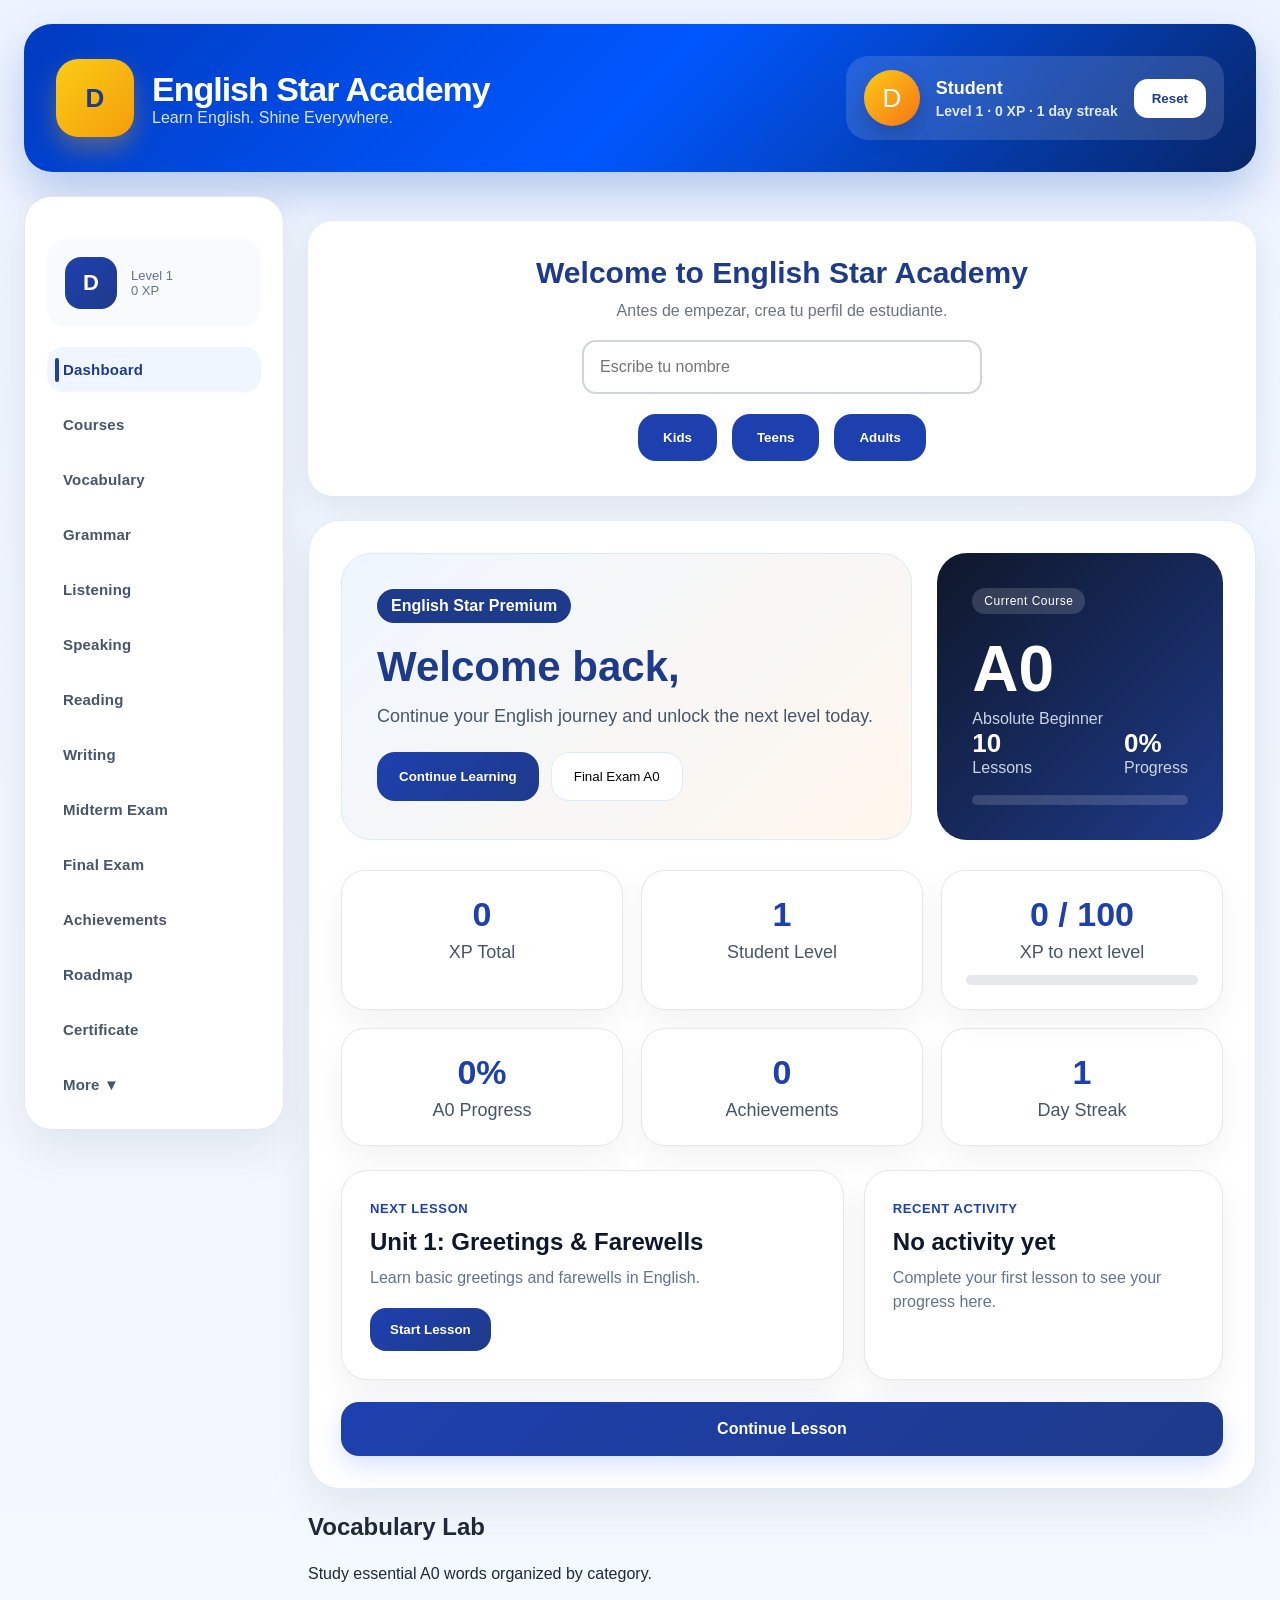
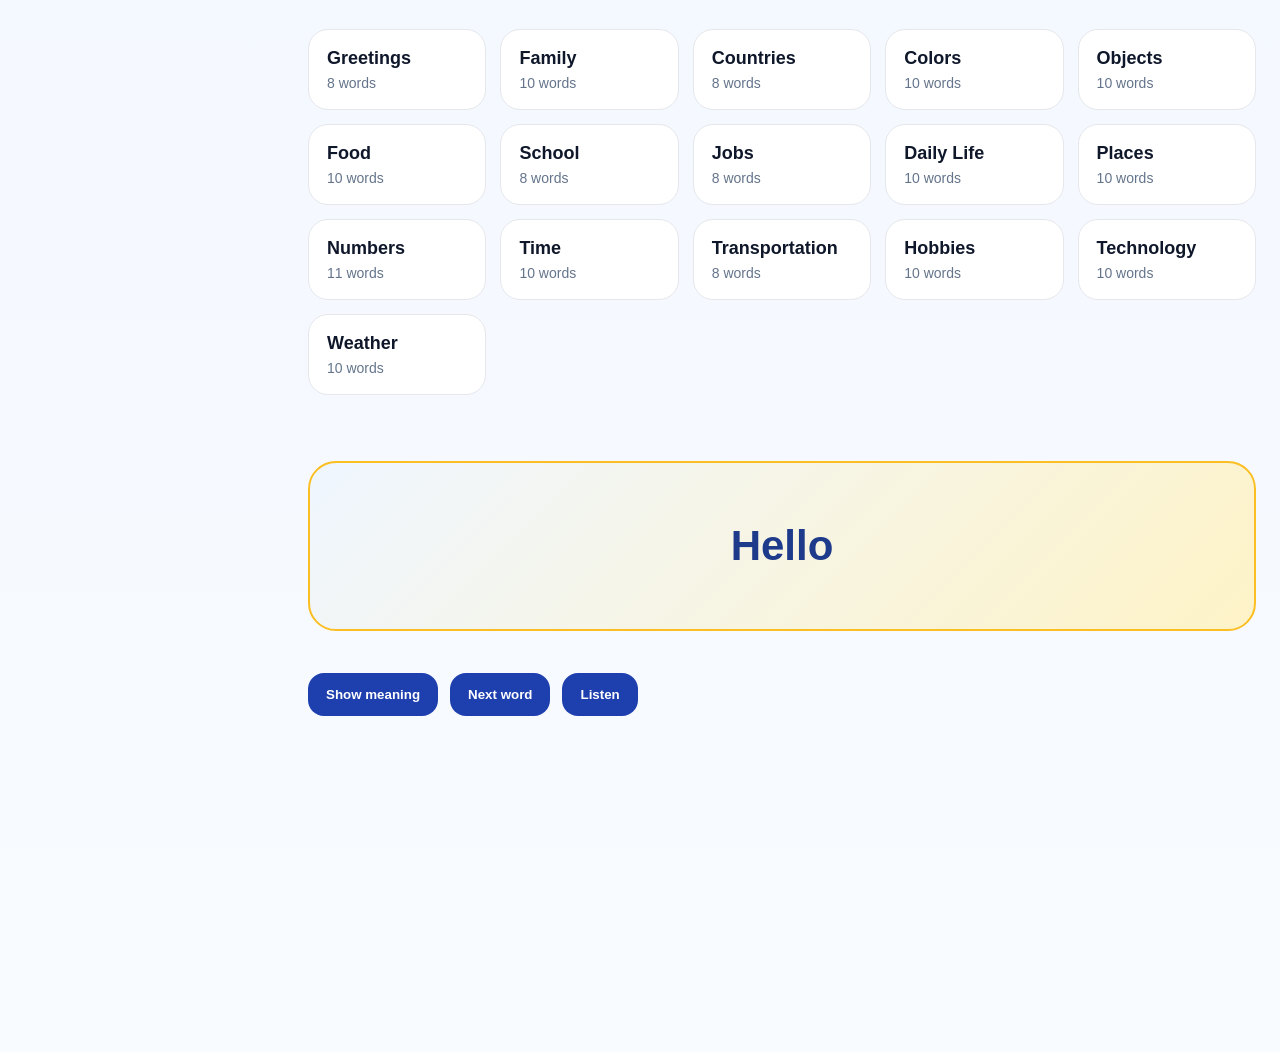
==== index.html @ c774b7ec "publicar" ====
<!DOCTYPE html>
<html lang="es">
<head>
  <meta charset="UTF-8">
  <meta name="viewport" content="width=device-width, initial-scale=1.0">
  <title>English Star Academy</title>
  <link rel="stylesheet" href="css/style.css">
</head>

<body>

<div class="app">

  <header class="header premium-header">
    <div class="logo">
      <div class="logo-icon">D</div>
      <div>
        <h1>English Star Academy</h1>
        <p>Learn English. Shine Everywhere.</p>
      </div>
    </div>

    <div class="header-profile">
      <div class="header-avatar">D</div>
      <div class="header-info">
        <h3 id="headerName">Student</h3>
        <p>
          Level <span id="headerLevel">1</span> ·
          <span id="headerXp">0</span> XP ·
          <span id="headerStreak">1</span> day streak
        </p>
      </div>

      <button class="reset-btn" onclick="resetProgress()">Reset</button>
    </div>
  </header>

  <aside class="sidebar hidden" id="mainNav">
    <div class="sidebar-student">

  <div class="student-avatar">
    D
  </div>

  <div class="student-data">
    <h3 id="sidebarStudentName">
      Student
    </h3>

    <p>
      Level
      <span id="sidebarLevel">1</span>
    </p>

    <p>
      <span id="sidebarXp">0</span>
      XP
    </p>

  </div>

</div>

    <div class="sidebar-menu">
      <button class="nav-item active" onclick="showTab('dashboard', this)">Dashboard</button>
<button class="nav-item" onclick="showTab('mainContent', this)">Courses</button>
<button class="nav-item" onclick="showTab('vocabularySection', this)">Vocabulary</button>
<button class="nav-item" onclick="showTab('grammarSection', this)">Grammar</button>
<button class="nav-item" onclick="showTab('listeningSection', this)">Listening</button>
<button class="nav-item" onclick="showTab('speakingSection', this)">Speaking</button>
<button class="nav-item" onclick="showTab('readingSection', this)">Reading</button>
<button class="nav-item" onclick="showTab('writingSection', this)">Writing</button>
<button class="nav-item" onclick="showTab('midtermSection', this)">Midterm Exam</button>
<button class="nav-item" onclick="showTab('examSection', this)">Final Exam</button>
<button class="nav-item" onclick="showTab('achievementsSection', this)">Achievements</button>
<button class="nav-item" onclick="showTab('roadmapSection', this)">Roadmap</button>
<button class="nav-item" onclick="showTab('certificateSection', this)">Certificate</button>
<button class="nav-item more-btn" onclick="toggleMobileMenu()">More ▼</button>
    </div>
  </aside>

  <section class="welcome-card" id="welcomeCard">
    <h2>Welcome to English Star Academy</h2>
    <p>Antes de empezar, crea tu perfil de estudiante.</p>

    <input type="text" id="studentName" placeholder="Escribe tu nombre">

    <div class="profile-options">
      <button onclick="createProfile('Kids')">Kids</button>
      <button onclick="createProfile('Teens')">Teens</button>
      <button onclick="createProfile('Adults')">Adults</button>
    </div>
  </section>

  <section class="dashboard-pro hidden tab-section active" id="dashboard">
    <div class="hero-banner">
      <div class="hero-content">
        <span class="hero-badge">English Star Premium</span>

        <h2>
          Welcome back,
          <span id="heroStudentName">Student</span>
        </h2>

        <p>
          Continue your English journey and unlock the next level today.
        </p>

        <div class="hero-buttons">
          <button class="hero-btn-primary" onclick="showTab('mainContent')">
            Continue Learning
          </button>

          <button class="hero-btn-secondary" onclick="showTab('examSection')">
            Final Exam A0
          </button>
        </div>
      </div>

      <div class="hero-course-card">

  <span class="course-tag">
    Current Course
  </span>

  <h3>A0</h3>

  <p class="course-level">
    Absolute Beginner
  </p>

  <div class="course-info">
    <div>
      <strong>10</strong>
      <span>Lessons</span>
    </div>

    <div>
      <strong id="courseProgress">0%</strong>
      <span>Progress</span>
    </div>
  </div>

  <div class="course-bar">
    <div id="courseBarFill"></div>
  </div>

</div>
    </div>

    <div class="dashboard-grid">
      <div class="dash-card">
        <span id="xp">0</span>
        <p>XP Total</p>
      </div>

      <div class="dash-card">
        <span id="studentLevel">1</span>
        <p>Student Level</p>
      </div>

      <div class="dash-card xp-card">
        <span id="xpToNext">0 / 100</span>
        <p>XP to next level</p>
        <div class="mini-xp-bar">
          <div id="miniXpFill"></div>
        </div>
      </div>

      <div class="dash-card">
        <span id="progress">0%</span>
        <p>A0 Progress</p>
      </div>

      <div class="dash-card">
        <span id="medals">0</span>
        <p>Achievements</p>
      </div>

      <div class="dash-card">
        <span id="streak">1</span>
        <p>Day Streak</p>
      </div>
    </div>
<div class="dashboard-bottom">

  <div class="next-lesson-card">
    <span class="section-label">Next Lesson</span>
    <h3 id="nextLessonTitle">Unit 1: Greetings & Farewells</h3>
    <p id="nextLessonObjective">
      Aprender a saludar y despedirse en inglés.
    </p>

    <button onclick="openNextLesson()">
      Start Lesson
    </button>
  </div>

  <div class="activity-card">
    <span class="section-label">Recent Activity</span>
    <h3 id="activityTitle">No activity yet</h3>
    <p id="activityText">
      Complete your first lesson to see your progress here.
    </p>
  </div>

</div>
    <button class="continue-btn" onclick="openNextLesson()">
      Continue Lesson
    </button>
  </section>

  <main class="content hidden tab-section" id="mainContent">
    <section class="lessons" id="lessonList"></section>

    <section class="lesson-view" id="lessonView">
      <h2>Selecciona una unidad</h2>
      <p>Comienza con la primera unidad del Nivel A0.</p>
    </section>
  </main>

  <h2>Vocabulary Lab</h2>
<p>Study essential A0 words organized by category.</p>

<div class="vocabulary-categories" id="vocabularyCategories"></div>

<div class="flashcard" id="flashcard">
  <h3 id="flashEnglish">Hello</h3>
  <p id="flashSpanish" class="hidden">Hola</p>
</div>

<div class="flash-actions">
  <button onclick="showMeaning()">Show meaning</button>
  <button onclick="nextWord()">Next word</button>
  <button onclick="speak(currentWord.english)">Listen</button>
</div>

  <section class="grammar-section hidden tab-section" id="grammarSection">
    <h2>Grammar Lab</h2>
    <p>Estudia la gramática básica del Nivel A0 con ejemplos claros.</p>

    <div class="grammar-card">
      <h3 id="grammarUnit">Unit 1</h3>
      <h2 id="grammarTopic">Greetings</h2>
      <div id="grammarExamples"></div>

      <button class="grammar-btn" onclick="playGrammarExample()">
        Escuchar ejemplo
      </button>

      <button class="grammar-btn" onclick="nextGrammar()">
        Siguiente gramática
      </button>
    </div>
  </section>

  <section class="listening-section hidden tab-section" id="listeningSection">
    <h2>Listening Lab</h2>
    <p>Escucha mini conversaciones y responde preguntas.</p>

    <div class="listening-card">
      <h3 id="listeningTitle">Listening 1</h3>
      <p class="listening-script" id="listeningText">
        Hello. My name is Tom.
      </p>

      <button class="listen-btn" onclick="playListening()">
        Escuchar audio
      </button>

      <div class="listening-quiz">
        <h3 id="listeningQuestion">What is his name?</h3>
        <div id="listeningOptions"></div>
        <p id="listeningResult" class="result"></p>
      </div>
    </div>
  </section>

  <section class="speaking-section hidden tab-section" id="speakingSection">
    <h2>Speaking Lab</h2>
    <p>Practica tu pronunciación.</p>

    <div class="speaking-card">
      <h3>Pronuncia:</h3>

      <h2 id="speakingPhrase">
        Hello, my name is Tom.
      </h2>

      <button onclick="startSpeaking()">
        Iniciar micrófono
      </button>

      <p id="speechResult">
        Presiona el botón para comenzar.
      </p>
    </div>
  </section>

  <section class="reading-section hidden tab-section" id="readingSection">
    <h2>Reading Lab</h2>
    <p>Lee textos cortos y responde preguntas de comprensión.</p>

    <div class="reading-card">
      <h3 id="readingTitle">Reading 1</h3>

      <p class="reading-text" id="readingText">
        Hello. My name is Anna. I am a student.
      </p>

      <h3 id="readingQuestion">What is her name?</h3>
      <div id="readingOptions"></div>
      <p id="readingResult" class="result"></p>
    </div>
  </section>

  <section class="writing-section hidden tab-section" id="writingSection">
    <h2>Writing Lab</h2>
    <p>Practica escritura con ejercicios guiados.</p>

    <div class="writing-card">
      <h3 id="writingTitle">Writing 1</h3>

      <p id="writingPrompt">
        Complete: _____ morning.
      </p>

      <input
        type="text"
        id="writingInput"
        placeholder="Escribe tu respuesta aquí"
      >

      <button class="writing-btn" onclick="checkWritingAnswer()">
        Verificar
      </button>

      <p id="writingResult" class="result"></p>
    </div>
  </section>

  <section
class="tab-section hidden" id="midtermSection">

  <div class="section-header">
    <h2>Midterm Exam A0</h2>
    <p>
      Evaluate Units 1–7.
    </p>
  </div>

  <div id="midtermContainer"></div>
  <div class="midterm-summary">
  <button class="primary-btn" onclick="finishMidterm()">
    Finish Midterm
  </button>

  <h3 id="midtermFinalResult"></h3>
</div>
  <div class="midterm-summary">

  <button
  class="primary-btn"
  onclick="finishMidterm()">

    Finish Midterm

  </button>

  <h3 id="midtermFinalResult"></h3>

</div>

</section>

  <section class="exam-section hidden tab-section" id="examSection">
    <h2>Final Exam A0</h2>
    <p>Demuestra que dominas el nivel A0.</p>

    <div class="exam-card">
      <h3 id="examSkill">Vocabulary</h3>

      <p id="examQuestion">
        What does "Hello" mean?
      </p>

      <div id="examOptions"></div>

      <input
        type="text"
        id="examInput"
        class="hidden"
        placeholder="Escribe tu respuesta aquí"
      >

      <button class="exam-btn hidden" id="examCheckBtn" onclick="checkExamInput()">
        Verificar
      </button>

      <p id="examResult" class="result"></p>

      <button class="exam-btn" onclick="nextExamQuestion()">
        Siguiente pregunta
      </button>
    </div>

    <div class="exam-score" id="examScoreBox">
      Score: 0 / 0
    </div>
  </section>

  <section class="achievements hidden tab-section" id="achievementsSection">
    <h2>Achievements</h2>
    <p>Tus recompensas aparecerán aquí mientras avanzas.</p>

    <div class="medal-list" id="medalList">
      <div class="empty-medals">
        Todavía no tienes logros. Completa tu primera unidad.
      </div>
    </div>
  </section>

  <section class="level-roadmap hidden tab-section" id="roadmapSection">
    <h2>Learning Roadmap</h2>
    <p>Avanza desde cero hasta nivel avanzado.</p>

    <div class="roadmap-grid">
      <div class="roadmap-card active">
        <h3>A0</h3>
        <p>Absolute Beginner</p>
        <span>Disponible</span>
      </div>

      <div class="roadmap-card locked">
        <h3>A1</h3>
        <p>Beginner</p>
        <span>Bloqueado</span>
      </div>

      <div class="roadmap-card locked">
        <h3>A2</h3>
        <p>Elementary</p>
        <span>Bloqueado</span>
      </div>

      <div class="roadmap-card locked">
        <h3>B1</h3>
        <p>Intermediate</p>
        <span>Bloqueado</span>
      </div>

      <div class="roadmap-card locked">
        <h3>B2</h3>
        <p>Upper Intermediate</p>
        <span>Bloqueado</span>
      </div>

      <div class="roadmap-card locked">
        <h3>C1</h3>
        <p>Advanced</p>
        <span>Bloqueado</span>
      </div>
    </div>
  </section>

  <section class="certificate-section hidden tab-section" id="certificateSection">
    <h2>Certificate A0</h2>
    <p>Cuando completes el nivel A0, podrás generar tu certificado.</p>

    <div class="certificate-card" id="certificateCard">
      <h1>English Star Academy</h1>
      <h2>Certificate of Completion</h2>

      <p>This certificate is proudly presented to</p>

      <h3 id="certificateName">Student Name</h3>

      <p>for completing</p>

      <h2>Level A0 - Absolute Beginner</h2>

      <p class="certificate-date" id="certificateDate"></p>

      <h4>Learn English. Shine Everywhere.</h4>
    </div>

    <button class="certificate-btn" onclick="downloadCertificate()">
      Descargar certificado
    </button>
  </section>

</div>

<script src="levels/a0/vocabulary.js"></script>
<script src="levels/a0/grammar.js"></script>
<script src="levels/a0/audio.js"></script>
<script src="levels/a0/quizzes.js"></script>
<script src="levels/a0/lessons.js"></script>
<script src="js/script.js"></script>

</body>
</html>
---- css/style.css ----
:root{
  --academy-blue: #1e40af;
  --academy-blue-dark: #1e3a8a;

  --academy-green: #22c55e;
  --academy-green-dark: #16a34a;

  --academy-gold: #fbbf24;
}
* {
  margin: 0;
  padding: 0;
  box-sizing: border-box;
  font-family: 'Segoe UI', sans-serif;
}

body {
  background: #f4f7ff;
  color: #1f2937;
}

.app {
  max-width: 1200px;
  margin: auto;
  padding: 20px;
}

.header {
  background: linear-gradient(135deg,#1d4ed8,#1e3a8a);
  color: white;
  padding: 25px;
  border-radius: 24px;
  display: flex;
  justify-content: space-between;
  align-items: center;
}

.logo {
  display: flex;
  align-items: center;
  gap: 18px;
}

.logo-icon {
  width: 70px;
  height: 70px;
  background: #fbbf24;
  color: #1e3a8a;
  border-radius: 20px;
  display: grid;
  place-items: center;
  font-size: 26px;
  font-weight: bold;
}

.logo h1 {
  font-size: 30px;
}

.logo p {
  opacity: 0.85;
}

.hero {
  margin-top: 25px;
  background: white;
  padding: 30px;
  border-radius: 25px;
  box-shadow: 0 10px 30px rgba(0,0,0,0.08);
}

.hero h2 {
  font-size: 32px;
  color: #1e3a8a;
}

.hero p {
  margin-top: 10px;
  color: #6b7280;
}

.stats {
  display: grid;
  grid-template-columns: repeat(3, 1fr);
  gap: 15px;
  margin-top: 25px;
}

.stats div {
  background: #eef2ff;
  padding: 20px;
  border-radius: 18px;
  text-align: center;
}

.stats span {
  font-size: 28px;
  font-weight: bold;
  color: #1e40af;
}

.level-card {
  margin-top: 25px;
  background: #111827;
  color: white;
  padding: 25px;
  border-radius: 25px;
}

.progress-bar {
  margin-top: 15px;
  height: 14px;
  background: #374151;
  border-radius: 20px;
  overflow: hidden;
}

#progressFill {
  width: 0%;
  height: 100%;
  background: #fbbf24;
  transition: 0.4s;
}

.content {
  margin-top: 25px;
  display: grid;
  grid-template-columns: 350px 1fr;
  gap: 20px;
}

.lessons,
.lesson-view {
  background: white;
  padding: 25px;
  border-radius: 25px;
  box-shadow: 0 10px 30px rgba(0,0,0,0.08);
}

.lesson-btn {
  width: 100%;
  border: none;
  background: #f3f4f6;
  padding: 18px;
  margin-bottom: 12px;
  border-radius: 16px;
  text-align: left;
  cursor: pointer;
  transition: 0.3s;
}

.lesson-btn:hover {
  background: #dbeafe;
  transform: translateY(-2px);
}

.lesson-btn.completed {
  background: #dcfce7;
}

.lesson-btn.locked {
  background: #e5e7eb;
  opacity: 0.6;
  cursor: not-allowed;
}

.lesson-view h2 {
  color: #1e3a8a;
  margin-bottom: 10px;
}

.tag {
  display: inline-block;
  background: #dbeafe;
  color: #1e3a8a;
  padding: 8px 12px;
  border-radius: 12px;
  margin: 5px;
  font-weight: bold;
}

.audio-btn,
.action-btn {
  border: none;
  padding: 14px 20px;
  border-radius: 14px;
  margin-top: 15px;
  cursor: pointer;
  font-weight: bold;
}

.audio-btn {
  background: #fbbf24;
  color: #1e3a8a;
}

.action-btn {
  background: #1e40af;
  color: white;
}

.quiz {
  margin-top: 25px;
}

.option {
  display: block;
  width: 100%;
  padding: 15px;
  margin: 10px 0;
  background: #f3f4f6;
  border: 2px solid transparent;
  border-radius: 15px;
  cursor: pointer;
  text-align: left;
}

.option:hover {
  border-color: #1e40af;
}

.result {
  margin-top: 15px;
  font-weight: bold;
}

.medal-box {
  margin-top: 20px;
  background: #fffbeb;
  padding: 18px;
  border-radius: 18px;
  color: #92400e;
}

@media (max-width: 850px) {
  .content {
    grid-template-columns: 1fr;
  }

  .stats {
    grid-template-columns: 1fr;
  }

  .logo h1 {
    font-size: 22px;
  }
}

.hidden {
  display: none;
}

.reset-btn {
  border: none;
  background: white;
  color: #1e3a8a;
  padding: 12px 18px;
  border-radius: 14px;
  font-weight: bold;
  cursor: pointer;
  
}

.header {
  display: flex;
  justify-content: space-between;
  align-items: center;
}

.welcome-card {
  margin-top: 25px;
  background: white;
  padding: 35px;
  border-radius: 25px;
  box-shadow: 0 10px 30px rgba(0,0,0,0.08);
  text-align: center;
}

.welcome-card h2 {
  color: #1e3a8a;
  font-size: 30px;
}

.welcome-card p {
  color: #6b7280;
  margin: 12px 0 20px;
}

.welcome-card input {
  width: 100%;
  max-width: 400px;
  padding: 16px;
  border-radius: 14px;
  border: 2px solid #d1d5db;
  outline: none;
  font-size: 16px;
}

.profile-options {
  margin-top: 20px;
  display: flex;
  justify-content: center;
  gap: 15px;
  flex-wrap: wrap;
}

.profile-options button {
  border: none;
  background: #1e40af;
  color: white;
  padding: 16px 25px;
  border-radius: 18px;
  font-weight: bold;
  cursor: pointer;
  transition: 0.3s;
}

.profile-options button:hover {
  background: #1e3a8a;
  transform: translateY(-3px);
}

.dashboard-pro {
  margin-top: 25px;
  background: white;
  padding: 30px;
  border-radius: 28px;
  box-shadow: 0 15px 40px rgba(0,0,0,0.08);
}

.nova-card {
    background: linear-gradient(135deg,#fff7ed,#eff6ff);
    border-radius: 30px;
    padding: 35px;
    display: flex;
    align-items: center;
    gap: 25px;
    border: 1px solid #dbeafe;
    box-shadow: 0 18px 40px rgba(0,0,0,0.08);
}

.nova-avatar {
    width: 110px;
    height: 110px;
    border-radius: 28px;
    background: linear-gradient(135deg,#facc15,#f97316);
    display: flex;
    align-items: center;
    justify-content: center;
    font-size: 55px;
    box-shadow: 0 15px 35px rgba(250,204,21,0.3);
}

.nova-card h2 {
    font-size: 42px;
    color: #1e3a8a;
}

.nova-message {
    font-size: 20px;
    color: #92400e;
    font-weight: bold;
}

.dashboard-grid {
  margin-top: 22px;
  display: grid;
  grid-template-columns: repeat(4, 1fr);
  gap: 18px;
}

.dash-card {
    background: white;
    border-radius: 24px;
    padding: 28px;
    border: 1px solid #e5e7eb;
    box-shadow: 0 12px 30px rgba(0,0,0,0.05);
    text-align: center;
    transition: 0.3s;
}

.dash-card:hover {
    transform: translateY(-5px);
    box-shadow: 0 18px 40px rgba(0,0,0,0.08);
}

.dash-card span {
    font-size: 48px;
    font-weight: 800;
    color: #1e40af;
    display: block;
    margin-bottom: 8px;
}

.dash-card p {
    font-size: 18px;
    color: #475569;
}

.continue-btn {
  margin-top: 22px;
  width: 100%;
  border: none;
  background: linear-gradient(135deg, #1e40af, #1e3a8a);
  color: white;
  padding: 18px;
  border-radius: 18px;
  font-weight: bold;
  cursor: pointer;
  font-size: 16px;
}

.continue-btn:hover {
  transform: translateY(-2px);
}

@media (max-width: 850px) {
  .dashboard-grid {
    grid-template-columns: 1fr 1fr;
  }

  .nova-card {
    flex-direction: column;
    text-align: center;
  }
}

.achievements {
  margin-top: 25px;
  background: white;
  padding: 28px;
  border-radius: 28px;
  box-shadow: 0 15px 40px rgba(0,0,0,0.08);
}

.achievements h2 {
  color: #1e3a8a;
  margin-bottom: 8px;
}

.achievements p {
  color: #6b7280;
  margin-bottom: 18px;
}

.medal-list {
  display: grid;
  grid-template-columns: repeat(3, 1fr);
  gap: 15px;
}

.medal-item {
  background: linear-gradient(135deg, #fffbeb, #fef3c7);
  padding: 18px;
  border-radius: 20px;
  border: 1px solid #fde68a;
  color: #92400e;
  font-weight: bold;
}

.empty-medals {
  background: #f3f4f6;
  padding: 18px;
  border-radius: 18px;
  color: #6b7280;
  grid-column: 1 / -1;
}

@media (max-width: 850px) {
  .medal-list {
    grid-template-columns: 1fr;
  }
}

.level-roadmap {
  margin-top: 25px;
  background: white;
  padding: 28px;
  border-radius: 28px;
  box-shadow: 0 15px 40px rgba(0,0,0,0.08);
}

.level-roadmap h2 {
  color: #1e3a8a;
  margin-bottom: 8px;
}

.level-roadmap p {
  color: #6b7280;
  margin-bottom: 18px;
}

.roadmap-grid {
  display: grid;
  grid-template-columns: repeat(3, 1fr);
  gap: 18px;
}

.roadmap-card {
  padding: 22px;
  border-radius: 22px;
  border: 1px solid #e5e7eb;
  background: #f8fafc;
}

.roadmap-card h3 {
  color: #1e3a8a;
  margin-bottom: 8px;
}

.roadmap-card span {
  display: inline-block;
  margin-top: 10px;
  background: #e5e7eb;
  color: #374151;
  padding: 7px 12px;
  border-radius: 999px;
  font-size: 13px;
  font-weight: bold;
}

.roadmap-card.active {
  background: linear-gradient(135deg, #eff6ff, #fef3c7);
  border-color: #fbbf24;
}

.roadmap-card.active span {
  background: #fbbf24;
  color: #1e3a8a;
}

.roadmap-card.locked {
  opacity: 0.65;
}

@media (max-width: 850px) {
  .roadmap-grid {
    grid-template-columns: 1fr;
  }
}

.main-nav {
    margin-top: 20px;
    background: white;
    padding: 18px;
    border-radius: 24px;
    box-shadow: 0 12px 35px rgba(0,0,0,0.08);
    display: flex;
    gap: 12px;
    overflow-x: auto;
    align-items: center;
}

.main-nav a,
.main-nav button {
    text-decoration: none;
    background: #f8fafc;
    color: #1e3a8a;
    padding: 14px 20px;
    border-radius: 16px;
    font-weight: 700;
    white-space: nowrap;
    transition: all 0.3s ease;
    border: 1px solid #e5e7eb;
    cursor: pointer;
}

.main-nav a:hover {
  background: #1e40af;
  color: white;
}

.vocabulary-section {
  margin-top: 25px;
  background: white;
  padding: 28px;
  border-radius: 28px;
  box-shadow: 0 15px 40px rgba(0,0,0,0.08);
}

.vocabulary-section h2 {
  color: #1e3a8a;
}

.vocabulary-section p {
  color: #6b7280;
  margin-top: 8px;
}

.flashcard {
  margin-top: 20px;
  min-height: 170px;
  background: linear-gradient(135deg, #eff6ff, #fef3c7);
  border: 2px solid #fbbf24;
  border-radius: 28px;
  display: grid;
  place-items: center;
  text-align: center;
  padding: 25px;
}

.flashcard h3 {
  font-size: 42px;
  color: #1e3a8a;
}

.flashcard p {
  font-size: 28px;
  color: #92400e;
  font-weight: bold;
}

.flash-actions {
  margin-top: 18px;
  display: flex;
  gap: 12px;
  flex-wrap: wrap;
}

.flash-actions button {
  border: none;
  background: #1e40af;
  color: white;
  padding: 14px 18px;
  border-radius: 16px;
  font-weight: bold;
  cursor: pointer;
}

.flash-actions button:hover {
  background: #1e3a8a;
}

.listening-section {
  margin-top: 25px;
  background: white;
  padding: 28px;
  border-radius: 28px;
  box-shadow: 0 15px 40px rgba(0,0,0,0.08);
}

.listening-section h2 {
  color: #1e3a8a;
}

.listening-section p {
  color: #6b7280;
  margin-top: 8px;
}

.listening-card {
  margin-top: 20px;
  background: linear-gradient(135deg, #eff6ff, #f8fafc);
  padding: 25px;
  border-radius: 24px;
  border: 1px solid #dbeafe;
}

.listening-script {
  background: white;
  padding: 18px;
  border-radius: 18px;
  font-size: 20px;
  color: #1f2937 !important;
  margin: 15px 0;
}

.listen-btn {
  border: none;
  background: #fbbf24;
  color: #1e3a8a;
  padding: 14px 20px;
  border-radius: 16px;
  font-weight: bold;
  cursor: pointer;
}

.listening-quiz {
  margin-top: 22px;
}

.listening-option {
  display: block;
  width: 100%;
  padding: 15px;
  margin-top: 10px;
  background: white;
  border: 2px solid #e5e7eb;
  border-radius: 16px;
  cursor: pointer;
  text-align: left;
  font-weight: bold;
}

.listening-option:hover {
  border-color: #1e40af;
}

.speaking-section {
  margin-top: 25px;
  background: white;
  padding: 28px;
  border-radius: 28px;
  box-shadow: 0 15px 40px rgba(0,0,0,0.08);
}

.speaking-card {
  margin-top: 20px;
  padding: 25px;
  border-radius: 24px;
  background: linear-gradient(135deg,#ecfeff,#eff6ff);
}

.speaking-card h2 {
  color: #1e3a8a;
  margin: 15px 0;
}

.speaking-card button {
  border: none;
  background: #1e40af;
  color: white;
  padding: 14px 18px;
  border-radius: 16px;
  cursor: pointer;
  font-weight: bold;
}

.certificate-section {
  margin-top: 25px;
  background: white;
  padding: 28px;
  border-radius: 28px;
  box-shadow: 0 15px 40px rgba(0,0,0,0.08);
}

.certificate-section h2 {
  color: #1e3a8a;
}

.certificate-card {
  margin-top: 20px;
  background: linear-gradient(135deg, #eff6ff, #fffbeb);
  border: 4px solid #fbbf24;
  border-radius: 28px;
  padding: 40px;
  text-align: center;
  color: #1e3a8a;
}

.certificate-card h1 {
  font-size: 34px;
  margin-bottom: 10px;
}

.certificate-card h3 {
  font-size: 32px;
  color: #92400e;
  margin: 18px 0;
}

.certificate-date {
  margin-top: 20px;
  font-weight: bold;
}

.certificate-btn {
  margin-top: 18px;
  border: none;
  background: #1e40af;
  color: white;
  padding: 15px 22px;
  border-radius: 16px;
  font-weight: bold;
  cursor: pointer;
}

.certificate-btn:hover {
  background: #1e3a8a;
}

@media print {
  body * {
    visibility: hidden;
  }

  #certificateCard,
  #certificateCard * {
    visibility: visible;
  }

  #certificateCard {
    position: absolute;
    left: 0;
    top: 0;
    width: 100%;
  }
}

.xp-card {
  position: relative;
}

.mini-xp-bar {
  margin-top: 12px;
  height: 10px;
  background: #e5e7eb;
  border-radius: 999px;
  overflow: hidden;
}

#miniXpFill {
  height: 100%;
  width: 0%;
  background: #fbbf24;
  transition: 0.4s;
}

.lesson-view h3 {
  margin-top: 22px;
  color: #1e3a8a;
}

.lesson-view ul {
  margin-top: 10px;
  padding-left: 22px;
}

.lesson-view li {
  margin-bottom: 8px;
}

.reading-box {
  background: #f8fafc;
  padding: 18px;
  border-radius: 18px;
  border-left: 5px solid #1e40af;
  color: #1f2937 !important;
  font-size: 18px;
}

.grammar-section {
  margin-top: 25px;
  background: white;
  padding: 28px;
  border-radius: 28px;
  box-shadow: 0 15px 40px rgba(0,0,0,0.08);
}

.grammar-section h2 {
  color: #1e3a8a;
}

.grammar-section p {
  color: #6b7280;
  margin-top: 8px;
}

.grammar-card {
  margin-top: 20px;
  padding: 25px;
  border-radius: 24px;
  background: linear-gradient(135deg, #f8fafc, #eff6ff);
  border: 1px solid #dbeafe;
}

.grammar-example {
  background: white;
  padding: 15px;
  border-radius: 16px;
  margin-top: 10px;
  font-weight: bold;
  color: #1f2937;
}

.grammar-btn {
  margin-top: 15px;
  margin-right: 10px;
  border: none;
  background: #1e40af;
  color: white;
  padding: 14px 18px;
  border-radius: 16px;
  font-weight: bold;
  cursor: pointer;
}

.grammar-btn:hover {
  background: #1e3a8a;
}
.reading-section {
  margin-top: 25px;
  background: white;
  padding: 28px;
  border-radius: 28px;
  box-shadow: 0 15px 40px rgba(0,0,0,0.08);
}

.reading-section h2 {
  color: #1e3a8a;
}

.reading-section p {
  color: #6b7280;
  margin-top: 8px;
}

.reading-card {
  margin-top: 20px;
  padding: 25px;
  border-radius: 24px;
  background: linear-gradient(135deg, #f8fafc, #eff6ff);
  border: 1px solid #dbeafe;
}

.reading-text {
  background: white;
  padding: 18px;
  border-radius: 18px;
  color: #1f2937 !important;
  font-size: 20px;
  line-height: 1.6;
  margin: 15px 0;
}

.reading-option {
  display: block;
  width: 100%;
  padding: 15px;
  margin-top: 10px;
  background: white;
  border: 2px solid #e5e7eb;
  border-radius: 16px;
  cursor: pointer;
  text-align: left;
  font-weight: bold;
}

.reading-option:hover {
  border-color: #1e40af;
}
.tab-section {
  display: none;
}

.tab-section.active {
  display: block;
}

.main-nav button {
  border: none;
  background: #f3f4f6;
  color: #1e3a8a;
  padding: 12px 16px;
  border-radius: 14px;
  font-weight: bold;
  white-space: nowrap;
  cursor: pointer;
  transition: 0.3s;
}

.main-nav button:hover {
  background: #1e40af;
  color: white;
}
.module-box {
  margin-bottom: 22px;
  padding: 18px;
  background: #f8fafc;
  border-radius: 22px;
  border: 1px solid #e5e7eb;
}

.module-box h3 {
  color: #1e3a8a;
  margin-bottom: 14px;
}

.writing-section {
  margin-top: 25px;
  background: white;
  padding: 28px;
  border-radius: 28px;
  box-shadow: 0 15px 40px rgba(0,0,0,0.08);
}

.writing-section h2 {
  color: #1e3a8a;
}

.writing-section p {
  color: #6b7280;
  margin-top: 8px;
}

.writing-card {
  margin-top: 20px;
  padding: 25px;
  border-radius: 24px;
  background: linear-gradient(135deg, #f8fafc, #eff6ff);
  border: 1px solid #dbeafe;
}

#writingPrompt {
  background: white;
  padding: 18px;
  border-radius: 18px;
  color: #1f2937;
  font-size: 20px;
  font-weight: bold;
  margin: 15px 0;
}

#writingInput {
  width: 100%;
  padding: 16px;
  border-radius: 16px;
  border: 2px solid #e5e7eb;
  outline: none;
  font-size: 16px;
}

#writingInput:focus {
  border-color: #1e40af;
}

.writing-btn {
  margin-top: 15px;
  border: none;
  background: #1e40af;
  color: white;
  padding: 14px 18px;
  border-radius: 16px;
  font-weight: bold;
  cursor: pointer;
}

.writing-btn:hover {
  background: #1e3a8a;
}
.exam-section {
  margin-top: 25px;
  background: white;
  padding: 28px;
  border-radius: 28px;
  box-shadow: 0 15px 40px rgba(0,0,0,0.08);
}

.exam-section h2 {
  color: #1e3a8a;
}

.exam-card {
  margin-top: 20px;
  padding: 25px;
  border-radius: 24px;
  background: linear-gradient(135deg, #f8fafc, #eff6ff);
  border: 1px solid #dbeafe;
}

#examQuestion {
  background: white;
  padding: 18px;
  border-radius: 18px;
  color: #1f2937;
  font-size: 20px;
  font-weight: bold;
  margin: 15px 0;
}

.exam-option {
  display: block;
  width: 100%;
  padding: 15px;
  margin-top: 10px;
  background: white;
  border: 2px solid #e5e7eb;
  border-radius: 16px;
  cursor: pointer;
  text-align: left;
  font-weight: bold;
}

.exam-option:hover {
  border-color: #1e40af;
}

#examInput {
  width: 100%;
  padding: 16px;
  border-radius: 16px;
  border: 2px solid #e5e7eb;
  outline: none;
  font-size: 16px;
}

.exam-btn {
  margin-top: 15px;
  margin-right: 10px;
  border: none;
  background: #1e40af;
  color: white;
  padding: 14px 18px;
  border-radius: 16px;
  font-weight: bold;
  cursor: pointer;
}

.exam-score {
  margin-top: 18px;
  background: #fffbeb;
  color: #92400e;
  padding: 18px;
  border-radius: 18px;
  font-weight: bold;
}

/* =========================
   PREMIUM DESIGN V2
========================= */

body {
  background: linear-gradient(180deg, #eef4ff 0%, #f8fbff 100%);
}

.app {
  max-width: 1350px;
  padding: 28px;
}

/* HEADER PREMIUM */
.header {
  background: linear-gradient(135deg, #003bbf, #0057ff, #082567);
  padding: 32px;
  border-radius: 28px;
  box-shadow: 0 20px 45px rgba(0, 64, 180, 0.25);
}

.logo-icon {
  width: 78px;
  height: 78px;
  border-radius: 22px;
  background: linear-gradient(135deg, #facc15, #f59e0b);
  box-shadow: 0 12px 25px rgba(245, 158, 11, 0.35);
}

.logo h1 {
  font-size: 34px;
  letter-spacing: -1px;
}

/* NAV PREMIUM */
.main-nav {
  margin-top: -10px;
  background: white;
  padding: 18px;
  border-radius: 0 0 28px 28px;
  box-shadow: 0 18px 35px rgba(15, 23, 42, 0.12);
  display: flex;
  gap: 12px;
  overflow-x: auto;
}

.main-nav button,
.main-nav a {
  border: 1px solid #dbeafe;
  background: #ffffff;
  color: #1e3a8a;
  padding: 14px 20px;
  border-radius: 16px;
  font-weight: 800;
  min-width: 120px;
  cursor: pointer;
  box-shadow: 0 8px 18px rgba(30, 58, 138, 0.06);
}

.main-nav button:hover,
.main-nav a:hover {
  background: #1e40af;
  color: white;
  transform: translateY(-2px);
}

/* CARDS PREMIUM */
.dashboard-pro,
.achievements,
.level-roadmap,
.vocabulary-section,
.listening-section,
.grammar-section,
.reading-section,
.writing-section,
.speaking-section,
.exam-section,
.content,
.lesson-view,
.lessons {
  border-radius: 30px;
  box-shadow: 0 18px 45px rgba(15, 23, 42, 0.08);
  border: 1px solid rgba(219, 234, 254, 0.9);
}

/* LEVEL CARD */
.level-card {
  background: linear-gradient(135deg, #061b45, #0f2f6f);
  border-radius: 30px;
  padding: 34px;
  box-shadow: 0 22px 45px rgba(6, 27, 69, 0.28);
}

.progress-bar {
  height: 18px;
  background: rgba(255,255,255,0.18);
}

#progressFill {
  background: linear-gradient(90deg, #facc15, #22c55e);
}

/* MODULES PREMIUM */
.module-box {
  background: linear-gradient(135deg, #ffffff, #f8fbff);
  border: 2px solid #dbeafe;
  border-radius: 26px;
  padding: 24px;
  margin-bottom: 24px;
}

.module-box h3 {
  font-size: 20px;
  margin-bottom: 18px;
}

.lesson-btn {
  background: white;
  border: 1px solid #e5e7eb;
  border-radius: 18px;
  padding: 18px;
  box-shadow: 0 8px 18px rgba(15, 23, 42, 0.05);
}

.lesson-btn:hover {
  background: #eff6ff;
  transform: translateY(-3px);
}

.lesson-btn.completed {
  background: linear-gradient(135deg, #dcfce7, #f0fdf4);
  border-color: #86efac;
}

.lesson-btn.locked {
  background: #f1f5f9;
  opacity: 0.7;
}

/* ROADMAP PREMIUM */
.roadmap-card {
  border-radius: 24px;
  padding: 26px;
  background: white;
  box-shadow: 0 10px 25px rgba(15, 23, 42, 0.06);
}

.roadmap-card.active {
  background: linear-gradient(135deg, #fff7ed, #eff6ff);
  border: 2px solid #fbbf24;
}

/* BUTTONS */
.action-btn,
.audio-btn,
.continue-btn,
.grammar-btn,
.listen-btn,
.writing-btn,
.exam-btn {
  border-radius: 18px;
  box-shadow: 0 10px 25px rgba(37, 99, 235, 0.18);
}
.main-nav {
  scrollbar-width: none;
}

.main-nav::-webkit-scrollbar {
  display: none;
}

.dashboard-grid {
  grid-template-columns: repeat(5, 1fr);
}

@media (max-width: 1000px) {
  .dashboard-grid {
    grid-template-columns: repeat(2, 1fr);
  }
}
.main-nav {
  flex-wrap: wrap;
  overflow-x: visible;
  justify-content: center;
}

.main-nav button {
  min-width: 135px;
}
/* PREMIUM HEADER WITH PROFILE */

.premium-header {
  display: flex;
  justify-content: space-between;
  align-items: center;
  gap: 28px;
}

.top-profile {
  display: flex;
  align-items: center;
  gap: 16px;
  background: rgba(255,255,255,0.14);
  padding: 14px 18px;
  border-radius: 22px;
  backdrop-filter: blur(10px);
}

.profile-avatar {
  width: 58px;
  height: 58px;
  border-radius: 50%;
  background: linear-gradient(135deg, #facc15, #f97316);
  display: grid;
  place-items: center;
  font-size: 28px;
  box-shadow: 0 10px 25px rgba(0,0,0,0.18);
}

.profile-info h3 {
  color: white;
  font-size: 18px;
  margin-bottom: 4px;
}

.profile-info p {
  color: #dbeafe;
  font-weight: bold;
}

@media (max-width: 850px) {
  .premium-header {
    flex-direction: column;
    align-items: flex-start;
  }

  .top-profile {
    width: 100%;
    justify-content: space-between;
  }
}

/* PREMIUM HOME DASHBOARD */

.dashboard-pro {
  background: white;
  padding: 32px;
  border-radius: 32px;
}

.hero-dashboard {
  display: grid;
  grid-template-columns: 1.7fr 0.8fr;
  gap: 28px;
  align-items: stretch;
}

.hero-left {
  background: linear-gradient(135deg, #eff6ff, #fff7ed);
  border-radius: 28px;
  padding: 36px;
  border: 1px solid #dbeafe;
}

.premium-badge {
  display: inline-block;
  background: #1e3a8a;
  color: white;
  padding: 9px 14px;
  border-radius: 999px;
  font-weight: 800;
  margin-bottom: 18px;
}

.hero-left h2 {
  color: #1e3a8a;
  font-size: 38px;
  margin-bottom: 8px;
}

.hero-description {
  max-width: 650px;
  font-size: 18px;
  line-height: 1.6;
  color: #475569 !important;
  margin-top: 18px;
}

.hero-actions {
  margin-top: 24px;
  display: flex;
  gap: 14px;
  flex-wrap: wrap;
}

.primary-cta,
.secondary-cta {
  border: none;
  padding: 16px 22px;
  border-radius: 18px;
  font-weight: 800;
  cursor: pointer;
}

.primary-cta {
  background: linear-gradient(135deg, #1e40af, #1e3a8a);
  color: white;
  box-shadow: 0 14px 30px rgba(37,99,235,0.25);
}

.secondary-cta {
  background: white;
  color: #1e3a8a;
  border: 1px solid #dbeafe;
}

.hero-right {
  background: linear-gradient(135deg, #0f172a, #1e3a8a);
  border-radius: 28px;
  padding: 30px;
  display: grid;
  place-items: center;
  color: white;
}

.nova-premium {
  text-align: center;
}

.nova-big {
  width: 110px;
  height: 110px;
  border-radius: 30px;
  background: linear-gradient(135deg, #facc15, #f97316);
  display: grid;
  place-items: center;
  font-size: 55px;
  margin: 0 auto 18px;
  box-shadow: 0 18px 35px rgba(250,204,21,0.25);
}

.nova-premium h3 {
  font-size: 26px;
  margin-bottom: 8px;
}

.premium-stats {
  margin-top: 26px;
  grid-template-columns: repeat(6, 1fr);
}

.dash-card {
  background: #ffffff;
  border: 1px solid #e5e7eb;
  border-radius: 24px;
  padding: 24px;
}

.dash-card span {
  font-size: 34px;
}

@media (max-width: 1000px) {
  .hero-dashboard {
    grid-template-columns: 1fr;
  }

  .premium-stats {
    grid-template-columns: repeat(2, 1fr);
  }
}

.header-profile {
  display: flex;
  align-items: center;
  gap: 16px;
  background: rgba(255,255,255,0.14);
  padding: 14px 18px;
  border-radius: 22px;
  backdrop-filter: blur(12px);
}

.header-avatar {
  width: 56px;
  height: 56px;
  border-radius: 50%;
  background: linear-gradient(135deg, #facc15, #f97316);
  display: grid;
  place-items: center;
  font-size: 26px;
  box-shadow: 0 10px 25px rgba(0,0,0,0.18);
}

.header-info h3 {
  color: white;
  font-size: 18px;
  margin-bottom: 4px;
}

.header-info p {
  color: #dbeafe;
  font-weight: 700;
  font-size: 14px;
}
.hero-banner {
    display: grid;
    grid-template-columns: 2fr 1fr;
    gap: 25px;
    margin-bottom: 30px;
}

.hero-content {
    background: linear-gradient(
        135deg,
        #eff6ff,
        #fff7ed
    );

    padding: 35px;
    border-radius: 30px;

    border: 1px solid #dbeafe;
}

.hero-badge {
    display: inline-block;

    background: #1e3a8a;
    color: white;

    padding: 8px 14px;

    border-radius: 999px;

    font-weight: bold;
}

.hero-content h2 {
    margin-top: 20px;

    font-size: 42px;

    color: #1e3a8a;
}

.hero-content p {
    margin-top: 15px;

    font-size: 18px;

    color: #475569;
}

.hero-buttons {
    margin-top: 25px;

    display: flex;
    gap: 12px;
}

.hero-btn-primary {
    background: linear-gradient(
        135deg,
        #1e40af,
        #1e3a8a
    );

    color: white;

    border: none;

    padding: 16px 22px;

    border-radius: 18px;

    font-weight: bold;

    cursor: pointer;
}

.hero-btn-secondary {
    background: white;

    border: 1px solid #dbeafe;

    padding: 16px 22px;

    border-radius: 18px;

    cursor: pointer;
}

.hero-character {
    background: linear-gradient(
        135deg,
        #0f172a,
        #1e3a8a
    );

    color: white;

    border-radius: 30px;

    display: flex;
    flex-direction: column;

    align-items: center;
    justify-content: center;

    padding: 30px;
}

.hero-circle {
    width: 100px;
    height: 100px;

    border-radius: 25px;

    background: linear-gradient(
        135deg,
        #facc15,
        #f97316
    );

    display: flex;
    align-items: center;
    justify-content: center;

    font-size: 50px;

    margin-bottom: 15px;
}

/* PREMIUM COURSE MODULES */

.lessons {
  background: white;
  padding: 32px;
  border-radius: 32px;
}

.lessons > h2 {
  font-size: 34px;
  color: #1e3a8a;
}

.lessons > p {
  color: #64748b;
  font-size: 17px;
}

.module-box {
  background: linear-gradient(135deg, #ffffff, #f8fbff);
  border: 2px solid #dbeafe;
  border-radius: 30px;
  padding: 28px;
  margin-top: 25px;
  box-shadow: 0 16px 35px rgba(15, 23, 42, 0.07);
}

.module-box:nth-child(2) {
  border-color: #93c5fd;
}

.module-box:nth-child(3) {
  border-color: #86efac;
}

.module-box:nth-child(4) {
  border-color: #c4b5fd;
}

.module-box h3 {
  font-size: 24px;
  color: #1e3a8a;
  margin-bottom: 18px;
}

.lesson-btn {
  background: white;
  border: 1px solid #e5e7eb;
  border-radius: 20px;
  padding: 20px;
  margin-bottom: 14px;
  box-shadow: 0 10px 24px rgba(15, 23, 42, 0.05);
  transition: 0.3s;
}

.lesson-btn:hover {
  transform: translateY(-4px);
  border-color: #1e40af;
  background: #eff6ff;
}

.lesson-btn strong {
  font-size: 16px;
  color: #0f172a;
}

.lesson-btn small {
  display: inline-block;
  margin-top: 8px;
  padding: 6px 10px;
  border-radius: 999px;
  background: #eef2ff;
  color: #1e3a8a;
  font-weight: 700;
}

.lesson-btn.completed {
  background: linear-gradient(135deg, #dcfce7, #f0fdf4);
  border-color: #86efac;
}

.lesson-btn.locked {
  background: #f1f5f9;
  opacity: 0.65;
}
.lesson-card-content {
  display: flex;
  justify-content: space-between;
  align-items: center;
  gap: 14px;
}

.lesson-card-content p {
  margin-top: 6px;
  color: #64748b;
  font-size: 14px;
}

.status-pill {
  padding: 8px 12px;
  border-radius: 999px;
  font-size: 13px;
  font-weight: 800;
  white-space: nowrap;
}

.status-pill.available {
  background: #eff6ff;
  color: #1e3a8a;
}

.status-pill.completed {
  background: #dcfce7;
  color: #166534;
}

.status-pill.locked {
  background: #e5e7eb;
  color: #475569;
}
.lesson-card-content {
  display: flex;
  justify-content: space-between;
  align-items: center;
  gap: 14px;
}

.lesson-card-content p {
  margin-top: 6px;
  color: #64748b;
  font-size: 14px;
}

.status-pill {
  padding: 8px 12px;
  border-radius: 999px;
  font-size: 13px;
  font-weight: 800;
  white-space: nowrap;
}

.status-pill.available {
  background: #eff6ff;
  color: #1e3a8a;
}

.status-pill.completed {
  background: #dcfce7;
  color: #166534;
}

.status-pill.locked {
  background: #e5e7eb;
  color: #475569;
}

/* PREMIUM ACHIEVEMENTS */

.medal-list {
  display: grid;
  grid-template-columns: repeat(auto-fit,minmax(220px,1fr));
  gap: 18px;
}

.medal-item {
  background: linear-gradient(
      135deg,
      #fff7ed,
      #fffbeb
  );

  border: 1px solid #fcd34d;

  border-radius: 24px;

  padding: 22px;

  text-align: center;

  box-shadow: 0 12px 25px rgba(251,191,36,0.15);

  transition: 0.3s;
}

.medal-item:hover {
  transform: translateY(-5px);
}

.medal-item h3 {
  font-size: 20px;
  color: #92400e;
}

.medal-icon {
  font-size: 50px;
  margin-bottom: 12px;
}

.empty-medals {
  text-align: center;
  padding: 40px;
  background: #f8fafc;
  border-radius: 24px;
}
/* PREMIUM ROADMAP */

.level-roadmap {
  background: white;
  padding: 34px;
  border-radius: 32px;
}

.level-roadmap h2 {
  font-size: 34px;
  color: #1e3a8a;
}

.level-roadmap > p {
  color: #64748b;
  font-size: 17px;
  margin-bottom: 28px;
}

.roadmap-grid {
  display: grid;
  grid-template-columns: repeat(6, 1fr);
  gap: 16px;
}

.roadmap-card {
  position: relative;
  background: #ffffff;
  border: 2px solid #e5e7eb;
  border-radius: 26px;
  padding: 26px 18px;
  text-align: center;
  box-shadow: 0 14px 30px rgba(15, 23, 42, 0.06);
  transition: 0.3s;
}

.roadmap-card:hover {
  transform: translateY(-5px);
}

.roadmap-card h3 {
  font-size: 28px;
  margin-bottom: 10px;
  color: #1e3a8a;
}

.roadmap-card p {
  color: #64748b;
  font-weight: 600;
}

.roadmap-card span {
  display: inline-block;
  margin-top: 16px;
  padding: 8px 12px;
  border-radius: 999px;
  font-size: 13px;
  font-weight: 800;
  background: #e5e7eb;
  color: #475569;
}

.roadmap-card.active {
  background: linear-gradient(135deg, #eff6ff, #fff7ed);
  border-color: #facc15;
  box-shadow: 0 18px 40px rgba(250, 204, 21, 0.18);
}

.roadmap-card.active span {
  background: #facc15;
  color: #1e3a8a;
}

.roadmap-card.locked {
  opacity: 0.65;
  filter: grayscale(0.4);
}

@media (max-width: 1000px) {
  .roadmap-grid {
    grid-template-columns: repeat(2, 1fr);
  }
}
/* PROFESSIONAL SIDEBAR LAYOUT */

.app {
  max-width: 1500px;
  display: grid;
  grid-template-columns: 260px 1fr;
  gap: 24px;
  align-items: start;
}

.header {
  grid-column: 1 / -1;
}

.sidebar {
  position: sticky;
  top: 24px;
  background: #ffffff;
  border-radius: 28px;
  padding: 22px;
  min-height: calc(100vh - 48px);
  box-shadow: 0 18px 45px rgba(15, 23, 42, 0.08);
  border: 1px solid #e5e7eb;
}

.sidebar-brand {
  display: flex;
  align-items: center;
  gap: 12px;
  padding-bottom: 22px;
  border-bottom: 1px solid #e5e7eb;
  margin-bottom: 18px;
}

.sidebar-logo {
  width: 48px;
  height: 48px;
  border-radius: 16px;
  background: linear-gradient(135deg, #1e3a8a, #1e40af);
  color: white;
  display: grid;
  place-items: center;
  font-size: 24px;
  font-weight: 900;
}

.sidebar-brand h2 {
  color: #0f172a;
  font-size: 20px;
  line-height: 1;
}

.sidebar-brand p {
  color: #64748b;
  font-weight: 700;
}

.sidebar-menu {
  display: grid;
  gap: 10px;
}

.sidebar-menu button {
  border: none;
  background: transparent;
  color: #475569;
  text-align: left;
  padding: 14px 16px;
  border-radius: 16px;
  font-weight: 800;
  cursor: pointer;
  transition: 0.25s;
}

.sidebar-menu button:hover {
  background: #eff6ff;
  color: #1e3a8a;
}

.sidebar-menu button:focus {
  background: linear-gradient(135deg, #1e40af, #1e3a8a);
  color: white;
}

/* Make content align nicely with sidebar */
.dashboard-pro,
.content,
.vocabulary-section,
.grammar-section,
.listening-section,
.speaking-section,
.reading-section,
.writing-section,
.exam-section,
.achievements,
.level-roadmap,
.level-card,
.certificate-section {
  grid-column: 2;
}

/* Hide old top nav styles if any remain */
.main-nav {
  display: none !important;
}

@media (max-width: 950px) {
  .app {
    display: block;
  }

  .sidebar {
    position: relative;
    min-height: auto;
    margin: 20px 0;
  }

  .sidebar-menu {
    grid-template-columns: repeat(2, 1fr);
  }
}

/* FINAL CLEAN PREMIUM FIX */

.app {
  width: 100%;
  max-width: 1550px;
  margin: 0 auto;
  padding: 24px;
}

.sidebar {
  display: block;
}

.sidebar.hidden {
  display: none;
}

.sidebar-menu button {
  font-size: 15px;
  letter-spacing: 0.2px;
}

.dashboard-pro {
  margin-top: 0;
}

.dashboard-grid {
  grid-template-columns: repeat(3, 1fr);
}

@media (max-width: 950px) {
  .dashboard-grid {
    grid-template-columns: repeat(2, 1fr);
  }
}

/* FORCE SIDEBAR FIX */

.sidebar {
  display: block !important;
  grid-column: 1 !important;
  grid-row: 2 / span 20 !important;
}

.sidebar.hidden {
  display: block !important;
}

.header {
  grid-column: 1 / -1 !important;
}

.dashboard-pro,
.content,
.vocabulary-section,
.grammar-section,
.listening-section,
.speaking-section,
.reading-section,
.writing-section,
.exam-section,
.achievements,
.level-roadmap,
.certificate-section {
  grid-column: 2 !important;
}

.app {
  display: grid !important;
  grid-template-columns: 260px 1fr !important;
  gap: 24px !important;
}
/* COURSE CARD */

.hero-course-card {
    background: linear-gradient(
        135deg,
        #0f172a,
        #1e3a8a
    );

    border-radius: 30px;
    padding: 35px;
    height: 100%;

    color: white;
}

.course-tag {
  display: inline-block;
  padding: 6px 12px;
  border-radius: 999px;
  background: rgba(255,255,255,0.15);
  color: white;
  font-size: 12px;
  letter-spacing: 0.5px;
}

.hero-course-card h3 {
  font-size: 64px;
  margin-top: 18px;
  margin-bottom: 4px;
  color: white;
  color: white;
}

.course-level {
    color: #cbd5e1;
}

.course-info {
  display: flex;
  justify-content: space-between;
  margin-bottom: 18px;
}

.course-info strong {
  display: block;
  font-size: 26px;
  color: white;
}

.course-info span {
    color: #cbd5e1;
}

.course-bar {
  width: 100%;
  height: 10px;
  background: rgba(255,255,255,0.15);
  border-radius: 999px;
  overflow: hidden;
}

#courseBarFill {
  width: 0%;
  height: 100%;
  background: white;
  border-radius: 999px;
}
.dashboard-bottom {
  margin-top: 24px;
  display: grid;
  grid-template-columns: 1.4fr 1fr;
  gap: 20px;
}

.next-lesson-card,
.activity-card {
  background: white;
  border: 1px solid #e5e7eb;
  border-radius: 26px;
  padding: 28px;
  box-shadow: 0 14px 32px rgba(15, 23, 42, 0.06);
}

.section-label {
  display: inline-block;
  color: #1e40af;
  font-size: 13px;
  font-weight: 800;
  text-transform: uppercase;
  letter-spacing: 0.6px;
  margin-bottom: 12px;
}

.next-lesson-card h3,
.activity-card h3 {
  color: #0f172a;
  font-size: 24px;
  margin-bottom: 10px;
}

.next-lesson-card p,
.activity-card p {
  color: #64748b;
  line-height: 1.5;
}

.next-lesson-card button {
  margin-top: 18px;
  border: none;
  background: linear-gradient(135deg, #1e40af, #1e3a8a);
  color: white;
  padding: 14px 20px;
  border-radius: 16px;
  font-weight: 800;
  cursor: pointer;
}

@media (max-width: 950px) {
  .dashboard-bottom {
    grid-template-columns: 1fr;
  }
}
.module-header {
  display: flex;
  justify-content: space-between;
  align-items: center;
  margin-bottom: 18px;
}

.module-label {
  display: inline-block;
  color: #1e40af;
  font-size: 12px;
  font-weight: 800;
  text-transform: uppercase;
  letter-spacing: 0.6px;
  margin-bottom: 8px;
}

.module-header h3 {
  color: #0f172a;
  font-size: 24px;
  margin-bottom: 6px;
}

.module-header p {
  color: #64748b;
  font-weight: 600;
}

.module-number {
  width: 54px;
  height: 54px;
  border-radius: 18px;
  background: linear-gradient(135deg, #1e40af, #1e3a8a);
  color: white;
  display: grid;
  place-items: center;
  font-size: 22px;
  font-weight: 900;
}
.sidebar-menu .nav-item {
  position: relative;
  color: #475569;
}

.sidebar-menu .nav-item.active {
  background: #eff6ff;
  color: #1e3a8a;
}

.sidebar-menu .nav-item.active::before {
  content: "";
  position: absolute;
  left: 8px;
  top: 50%;
  transform: translateY(-50%);
  width: 4px;
  height: 24px;
  border-radius: 999px;
  background: #1e40af;
}
.sidebar-student {
    margin: 20px 0;
    padding: 18px;
    background: #f8fafc;
    border-radius: 20px;
    display: flex;
    gap: 14px;
    align-items: center;
}

.student-avatar {
    width: 52px;
    height: 52px;
    border-radius: 16px;

    background: linear-gradient(
        135deg,
        #1e40af,
        #1e3a8a
    );

    color: white;

    display: flex;
    align-items: center;
    justify-content: center;

    font-weight: bold;
    font-size: 22px;
}

.student-data h3 {
    font-size: 16px;
    color: #0f172a;
}

.student-data p {
    font-size: 13px;
    color: #64748b;
}
.module-progress {
  margin-top: 12px;
  height: 8px;
  background: #e5e7eb;
  border-radius: 999px;
  overflow: hidden;
}

.module-progress div {
  height: 100%;
  background: linear-gradient(90deg, #1e40af, #1e3a8a);
  border-radius: 999px;
}
.lesson-view {
  background: white;
  border-radius: 28px;
  padding: 32px;
  border: 1px solid #e5e7eb;
  box-shadow: 0 16px 35px rgba(15, 23, 42, 0.06);
}

.lesson-view h2 {
  font-size: 32px;
  color: #0f172a;
  margin-bottom: 10px;
}

.lesson-view h3 {
  margin-top: 28px;
  color: #1e3a8a;
  font-size: 20px;
}

.lesson-view .tag {
  display: inline-block;
  background: #eff6ff;
  color: #1e3a8a;
  padding: 8px 12px;
  border-radius: 999px;
  font-weight: 700;
  margin: 5px 6px 5px 0;
}

.reading-box {
  background: #f8fafc;
  border-left: 4px solid #1e40af;
  padding: 18px;
  border-radius: 16px;
  line-height: 1.7;
}

.quiz {
  margin-top: 28px;
  background: #f8fafc;
  padding: 22px;
  border-radius: 22px;
  border: 1px solid #e5e7eb;
}

.option {
  width: 100%;
  margin-top: 10px;
  padding: 14px;
  border-radius: 14px;
  border: 1px solid #e5e7eb;
  background: white;
  text-align: left;
  cursor: pointer;
  font-weight: 700;
}

.option:hover {
  border-color: #1e40af;
  background: #eff6ff;
}
.lesson-objective {
  margin-top: 18px;
  background: linear-gradient(135deg, #eff6ff, #ffffff);
  border: 1px solid #dbeafe;
  border-radius: 20px;
  padding: 18px;
}

.lesson-objective span {
  display: block;
  color: #1e40af;
  font-size: 13px;
  font-weight: 800;
  text-transform: uppercase;
  letter-spacing: 0.6px;
  margin-bottom: 8px;
}

.lesson-objective p {
  color: #334155;
  font-size: 16px;
}
.vocabulary-grid {
  display: grid;
  grid-template-columns: repeat(auto-fit, minmax(140px, 1fr));
  gap: 12px;
  margin-top: 15px;
}

.vocabulary-card {
    background: white;
    border: 1px solid #e5e7eb;
    border-radius: 20px;
    padding: 22px;
    text-align: center;
    transition: .25s;
    cursor: pointer;
    box-shadow: 0 4px 12px rgba(15,23,42,.04);
}

.vocabulary-card:hover {
    transform: translateY(-4px);
    border-color: #1e40af;
    box-shadow: 0 12px 25px rgba(37,99,235,.15);
}

.vocabulary-card h3 {
    color: #0f172a;
    font-size: 22px;
    margin-bottom: 8px;
}

.vocabulary-card p {
    color: #64748b;
    font-size: 15px;
}
.vocabulary-categories {
  display: grid;
  grid-template-columns: repeat(auto-fit, minmax(160px, 1fr));
  gap: 14px;
  margin: 22px 0;
}

.vocabulary-category-card {
  background: #ffffff;
  border: 1px solid #e5e7eb;
  border-radius: 20px;
  padding: 18px;
  cursor: pointer;
  transition: 0.25s;
}

.vocabulary-category-card:hover {
  border-color: #1e40af;
  transform: translateY(-3px);
}

.vocabulary-category-card h3 {
  color: #0f172a;
  font-size: 18px;
  margin-bottom: 6px;
}

.vocabulary-category-card p {
  color: #64748b;
  font-size: 14px;
}

.writing-exercises {
  display: grid;
  gap: 12px;
  margin-top: 14px;
}

.writing-exercise-card {
  background: #f8fafc;
  border: 1px solid #e5e7eb;
  border-radius: 16px;
  padding: 16px;
}

.writing-exercise-card strong {
  color: #1e40af;
}

.writing-exercise-card p {
  margin-top: 8px;
  color: #334155;
}

.reading-texts {
  display: grid;
  gap: 12px;
  margin-top: 14px;
}

.reading-text-card {
  background: #ffffff;
  border: 1px solid #e5e7eb;
  border-radius: 16px;
  padding: 16px;
}

.reading-text-card strong {
  color: #1e40af;
}

.reading-text-card p {
  margin-top: 8px;
  color: #334155;
  line-height: 1.6;
}
#midtermSection {
  background: white;
  border-radius: 32px;
  padding: 32px;
  border: 1px solid #e5e7eb;
  box-shadow: 0 16px 35px rgba(15, 23, 42, 0.06);
}

#midtermContainer {
  display: grid;
  gap: 20px;
  margin-top: 24px;
}

#midtermSection .exam-card {
  background: #f8fafc;
  border: 1px solid #e5e7eb;
  border-radius: 24px;
  padding: 24px;
}

#midtermSection .exam-card h3 {
  color: #0f172a;
  margin-top: 10px;
}

#midtermSection .exam-card p {
  color: #334155;
  margin: 12px 0;
}

.midterm-summary {
  margin-top: 30px;
  text-align: center;
}

#midtermFinalResult {
  margin-top: 15px;
  font-size: 22px;
  font-weight: 700;
}

.primary-btn {
  background: linear-gradient(
    135deg,
    #1e40af,
    #1e40af
  );

  color: white;

  border: none;

  border-radius: 14px;

  padding: 14px 26px;

  cursor: pointer;

  font-weight: 700;
}

.primary-btn:hover {
  opacity: .9;
}
.maintenance-page {
  min-height: 100vh;
  display: grid;
  place-items: center;
  padding: 30px;
  background: linear-gradient(135deg, #eff6ff, #ffffff);
}

.maintenance-card {
  width: 100%;
  max-width: 520px;
  background: white;
  border: 1px solid #e5e7eb;
  border-radius: 32px;
  padding: 42px;
  text-align: center;
  box-shadow: 0 24px 60px rgba(15, 23, 42, 0.1);
}

.maintenance-logo {
  width: 72px;
  height: 72px;
  margin: 0 auto 22px;
  border-radius: 22px;
  background: linear-gradient(135deg, #1e40af, #1e3a8a);
  color: white;
  display: grid;
  place-items: center;
  font-size: 34px;
  font-weight: 900;
}

.maintenance-card h1 {
  color: #0f172a;
  font-size: 34px;
  margin-bottom: 12px;
}

.maintenance-card span {
  display: inline-block;
  background: #eff6ff;
  color: #1e3a8a;
  padding: 8px 14px;
  border-radius: 999px;
  font-weight: 800;
  margin-bottom: 18px;
}

.maintenance-card p {
  color: #64748b;
  line-height: 1.7;
  margin-bottom: 18px;
}

.maintenance-card small {
  color: #94a3b8;
  font-weight: 700;
}

/* MOBILE RESPONSIVE FIX */

@media (max-width: 768px) {

  body {
    overflow-x: hidden;
  }

  .app {
    display: block !important;
    width: 100%;
    max-width: 100%;
    padding: 14px;
  }

  .header {
    flex-direction: column;
    align-items: flex-start;
    gap: 18px;
    border-radius: 22px;
    padding: 22px;
  }

  .logo {
    width: 100%;
  }

  .logo h1 {
    font-size: 24px;
  }

  .logo p {
    font-size: 14px;
  }

  .header-profile {
    width: 100%;
    justify-content: space-between;
    flex-wrap: wrap;
  }

  .sidebar {
    position: relative !important;
    top: 0;
    width: 100%;
    min-height: auto;
    margin: 16px 0;
    border-radius: 22px;
    padding: 16px;
  }

  .sidebar-brand {
    display: none;
  }

  .sidebar-student {
    display: none;
  }

  .sidebar-menu {
    display: grid;
    grid-template-columns: repeat(2, 1fr);
    gap: 10px;
  }

  .sidebar-menu button {
    text-align: center;
    padding: 12px;
    font-size: 13px;
  }

  .dashboard-pro,
  .content,
  .vocabulary-section,
  .grammar-section,
  .listening-section,
  .speaking-section,
  .reading-section,
  .writing-section,
  .exam-section,
  .achievements,
  .level-roadmap,
  .certificate-section,
  #midtermSection {
    grid-column: auto !important;
    width: 100%;
    padding: 20px;
    border-radius: 22px;
  }

  .hero-banner {
    grid-template-columns: 1fr;
  }

  .hero-content {
    padding: 24px;
  }

  .hero-content h2 {
    font-size: 28px;
  }

  .hero-content p {
    font-size: 15px;
  }

  .hero-buttons {
    flex-direction: column;
  }

  .hero-btn-primary,
  .hero-btn-secondary {
    width: 100%;
  }

  .hero-character {
    padding: 24px;
  }

  .dashboard-grid {
    grid-template-columns: 1fr !important;
  }

  .dash-card {
    padding: 20px;
  }

  .dash-card span {
    font-size: 34px;
  }

  .dashboard-bottom {
    grid-template-columns: 1fr;
  }

  .content {
    grid-template-columns: 1fr;
  }

  .lesson-card-content {
    flex-direction: column;
    align-items: flex-start;
  }

  .status-pill {
    margin-top: 8px;
  }

  .roadmap-grid {
    grid-template-columns: 1fr;
  }

  .vocabulary-categories {
    grid-template-columns: 1fr;
  }

  .vocabulary-grid {
    grid-template-columns: 1fr;
  }

  .exam-card {
    padding: 20px;
  }

  input,
  button {
    max-width: 100%;
  }
}
/* MOBILE POLISH */

@media (max-width: 768px) {

  .app {
    padding: 10px;
  }

  .header {
    padding: 18px;
    gap: 16px;
  }

  .logo {
    flex-direction: row;
    align-items: center;
  }

  .logo-icon {
    width: 70px;
    height: 70px;
    border-radius: 20px;
    font-size: 28px;
  }

  .logo h1 {
    font-size: 25px;
    line-height: 1.1;
  }

  .header-profile {
    padding: 14px;
    border-radius: 22px;
    gap: 14px;
  }

  .profile-avatar {
    width: 56px;
    height: 56px;
    font-size: 24px;
  }

  .reset-btn {
    padding: 12px 18px;
  }

  .sidebar {
    padding: 14px;
  }

  .sidebar-menu {
    grid-template-columns: repeat(3, 1fr);
    gap: 8px;
  }

  .sidebar-menu button {
    font-size: 12px;
    padding: 11px 8px;
    border-radius: 14px;
  }

  .dashboard-pro,
  .content,
  .vocabulary-section,
  .grammar-section,
  .listening-section,
  .speaking-section,
  .reading-section,
  .writing-section,
  .exam-section,
  #midtermSection {
    padding: 16px;
  }

  .hero-banner {
    gap: 14px;
  }

  .hero-content h2 {
    font-size: 24px;
  }

  .hero-character {
    display: none;
  }

  .dashboard-grid {
    gap: 12px;
  }

  .dash-card {
    padding: 16px;
    border-radius: 18px;
  }

  .module-box {
    padding: 18px;
    border-radius: 22px;
  }

  .module-header {
    align-items: flex-start;
    gap: 12px;
  }

  .module-header h3 {
    font-size: 20px;
  }

  .module-number {
    width: 44px;
    height: 44px;
    border-radius: 14px;
    font-size: 18px;
  }

  .lesson-card-content {
    padding: 16px;
  }
}
/* MOBILE FINAL POLISH */

@media (max-width: 768px) {

  .header {
    margin-bottom: 14px;
  }

  .header-profile {
    display: grid;
    grid-template-columns: auto 1fr auto;
    align-items: center;
  }

  .reset-btn {
    grid-column: 3;
    grid-row: 1 / span 2;
  }

  .sidebar {
    margin: 10px 0 16px;
  }

  .sidebar-menu {
    grid-template-columns: repeat(3, 1fr);
  }

  .sidebar-menu button {
    min-height: 44px;
  }

  .vocabulary-section,
  .dashboard-pro,
  .content {
    margin-top: 0;
  }

  .vocabulary-section h2,
  .dashboard-pro h2,
  .content h2 {
    font-size: 26px;
  }
}
@media (max-width: 768px) {
  .sidebar-menu button:nth-last-child(1),
  .sidebar-menu button:nth-last-child(2),
  .sidebar-menu button:nth-last-child(3) {
    display: none;
  }
}
/* MOBILE BOTTOM NAV */

@media (max-width: 768px) {

  body {
    padding-bottom: 82px;
  }

  .sidebar {
    position: sticky !important;
    bottom: 0;
    z-index: 999;
    margin: 0;
    border-radius: 22px 22px 0 0;
    padding: 10px;
    box-shadow: 0 -12px 30px rgba(15, 23, 42, 0.12);
  }

  .sidebar-menu {
    display: grid;
    grid-template-columns: repeat(5, 1fr);
    gap: 6px;
  }

  .sidebar-menu button {
    font-size: 11px;
    padding: 10px 4px;
    min-height: 44px;
    border-radius: 14px;
  }

}
@media (max-width:768px){
  .sidebar-menu.expanded button{
    display:block;
  }

  .more-btn{
    display:block !important;
    background:#1e40af;
    color:white;
  }

}
@media (max-width:768px){

  .sidebar-menu {
    display: grid !important;
    grid-template-columns: repeat(3, 1fr) !important;
    gap: 10px !important;
  }

  .sidebar-menu button {
    width: 100%;
    min-height: 46px;
    font-size: 12px;
    white-space: normal;
  }

  .sidebar-menu button:nth-child(n+6):not(.more-btn){
    display:none;
  }

  .sidebar-menu.expanded button{
    display:block !important;
  }

  .more-btn{
    display:block !important;
    background:#1e40af !important;
    color:white !important;
  }
}

/* MOBILE PREMIUM RESPONSIVE */

@media (max-width: 768px) {

  .header {
    padding: 16px;
    border-radius: 24px;
  }

  .logo-icon {
    width: 64px;
    height: 64px;
    font-size: 26px;
  }

  .logo h1 {
    font-size: 24px;
  }

  .header-profile {
    padding: 14px;
    border-radius: 22px;
  }

  .sidebar {
    margin-top: 14px;
    border-radius: 24px;
  }

  .sidebar-menu {
    display: grid !important;
    grid-template-columns: repeat(3, 1fr) !important;
    gap: 10px !important;
  }

  .sidebar-menu button {
    min-height: 48px;
    border-radius: 16px;
    font-size: 12px;
    font-weight: 800;
  }

  .hero-content {
    padding: 24px;
    border-radius: 24px;
  }

  .hero-badge {
    font-size: 12px;
    padding: 8px 14px;
  }

  .hero-content h2 {
    font-size: 28px;
    line-height: 1.15;
  }

  .hero-content p {
    font-size: 15px;
  }

  .dashboard-pro,
  .content,
  .vocabulary-section,
  .grammar-section,
  .listening-section,
  .speaking-section,
  .reading-section,
  .writing-section,
  .exam-section,
  #midtermSection {
    margin-top: 14px;
    padding: 18px;
    border-radius: 26px;
  }
}

@media (max-width:768px){

  .hero-content{
      padding:20px;
  }

  .hero-content h2{
      font-size:22px;
      margin-bottom:10px;
  }

  .hero-content p{
      font-size:14px;
      margin-bottom:14px;
  }

}
@media (max-width:768px){

  .reset-btn{
      padding:10px 14px;
      font-size:14px;
  }

}
@media (max-width:768px){

  .vocab-card{
      padding:18px;
      min-height:80px;
  }

}
@media (max-width:768px){

  .sidebar-menu.expanded .more-btn{
    grid-column: span 3;
  }

}
@media (max-width:768px){

  .sidebar-menu {
    display: grid !important;
    grid-template-columns: repeat(3, 1fr) !important;
    gap: 10px !important;
  }

  .sidebar-menu button:nth-child(n+6):not(.more-btn){
    display:none !important;
  }

  .more-btn{
    display:block !important;
    background:#16a34a !important;
    color:white !important;
  }

}
@media (max-width:768px){

  .sidebar-menu button:nth-child(n+6):not(.more-btn){
    display:none !important;
  }

  .sidebar-menu.expanded button{
    display:block !important;
  }

  .sidebar-menu.expanded{
    grid-template-columns: repeat(3, 1fr) !important;
  }

  .more-btn{
    display:block !important;
    background:#16a34a !important;
    color:white !important;
    grid-column: span 3;
  }

}
/* FIX MORE MOBILE MENU */

@media (max-width:768px){

  .sidebar-menu button{
    display:block !important;
  }

  .sidebar-menu:not(.expanded) button:nth-child(n+6):not(.more-btn){
    display:none !important;
  }

  .sidebar-menu.expanded button{
    display:block !important;
  }

  .sidebar-menu{
    grid-template-columns: repeat(3, 1fr) !important;
  }

  .more-btn{
    display:block !important;
    grid-column: span 3;
    background:#16a34a !important;
    color:white !important;
  }

}
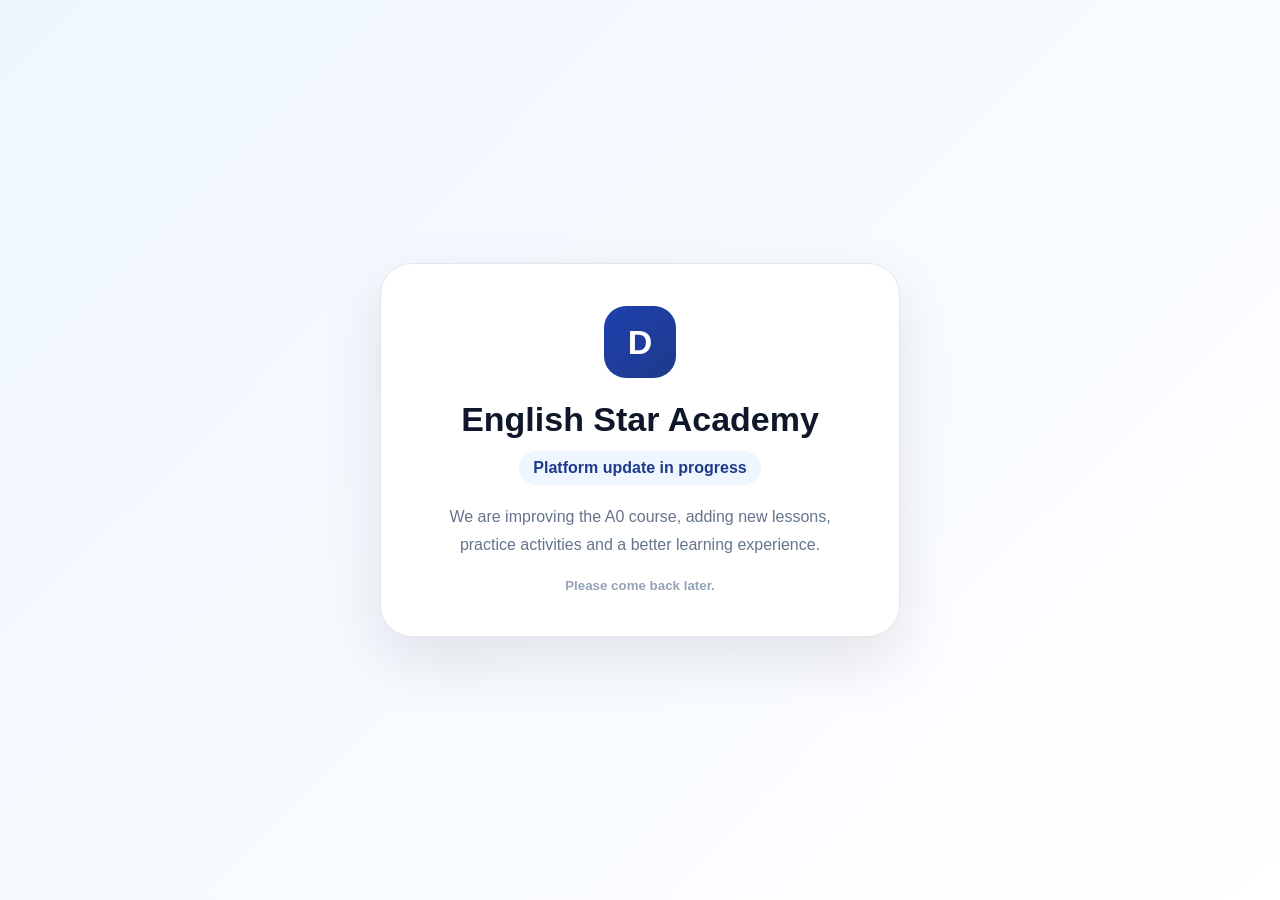
==== commit ddd67f14: "mantenimiento" ====
--- a/index.html
+++ b/index.html
@@ -1,502 +1,31 @@
 <!DOCTYPE html>
-<html lang="es">
+<html lang="en">
 <head>
   <meta charset="UTF-8">
   <meta name="viewport" content="width=device-width, initial-scale=1.0">
-  <title>English Star Academy</title>
+  <title>English Star Academy | Maintenance</title>
   <link rel="stylesheet" href="css/style.css">
 </head>
-
 <body>
 
-<div class="app">
+  <main class="maintenance-page">
+    <div class="maintenance-card">
+      <div class="maintenance-logo">D</div>
 
-  <header class="header premium-header">
-    <div class="logo">
-      <div class="logo-icon">D</div>
-      <div>
-        <h1>English Star Academy</h1>
-        <p>Learn English. Shine Everywhere.</p>
-      </div>
-    </div>
+      <h1>English Star Academy</h1>
 
-    <div class="header-profile">
-      <div class="header-avatar">D</div>
-      <div class="header-info">
-        <h3 id="headerName">Student</h3>
-        <p>
-          Level <span id="headerLevel">1</span> ·
-          <span id="headerXp">0</span> XP ·
-          <span id="headerStreak">1</span> day streak
-        </p>
-      </div>
+      <span>Platform update in progress</span>
 
-      <button class="reset-btn" onclick="resetProgress()">Reset</button>
-    </div>
-  </header>
-
-  <aside class="sidebar hidden" id="mainNav">
-    <div class="sidebar-student">
-
-  <div class="student-avatar">
-    D
-  </div>
-
-  <div class="student-data">
-    <h3 id="sidebarStudentName">
-      Student
-    </h3>
-
-    <p>
-      Level
-      <span id="sidebarLevel">1</span>
-    </p>
-
-    <p>
-      <span id="sidebarXp">0</span>
-      XP
-    </p>
-
-  </div>
-
-</div>
-
-    <div class="sidebar-menu">
-      <button class="nav-item active" onclick="showTab('dashboard', this)">Dashboard</button>
-<button class="nav-item" onclick="showTab('mainContent', this)">Courses</button>
-<button class="nav-item" onclick="showTab('vocabularySection', this)">Vocabulary</button>
-<button class="nav-item" onclick="showTab('grammarSection', this)">Grammar</button>
-<button class="nav-item" onclick="showTab('listeningSection', this)">Listening</button>
-<button class="nav-item" onclick="showTab('speakingSection', this)">Speaking</button>
-<button class="nav-item" onclick="showTab('readingSection', this)">Reading</button>
-<button class="nav-item" onclick="showTab('writingSection', this)">Writing</button>
-<button class="nav-item" onclick="showTab('midtermSection', this)">Midterm Exam</button>
-<button class="nav-item" onclick="showTab('examSection', this)">Final Exam</button>
-<button class="nav-item" onclick="showTab('achievementsSection', this)">Achievements</button>
-<button class="nav-item" onclick="showTab('roadmapSection', this)">Roadmap</button>
-<button class="nav-item" onclick="showTab('certificateSection', this)">Certificate</button>
-<button class="nav-item more-btn" onclick="toggleMobileMenu()">More ▼</button>
-    </div>
-  </aside>
-
-  <section class="welcome-card" id="welcomeCard">
-    <h2>Welcome to English Star Academy</h2>
-    <p>Antes de empezar, crea tu perfil de estudiante.</p>
-
-    <input type="text" id="studentName" placeholder="Escribe tu nombre">
-
-    <div class="profile-options">
-      <button onclick="createProfile('Kids')">Kids</button>
-      <button onclick="createProfile('Teens')">Teens</button>
-      <button onclick="createProfile('Adults')">Adults</button>
-    </div>
-  </section>
-
-  <section class="dashboard-pro hidden tab-section active" id="dashboard">
-    <div class="hero-banner">
-      <div class="hero-content">
-        <span class="hero-badge">English Star Premium</span>
-
-        <h2>
-          Welcome back,
-          <span id="heroStudentName">Student</span>
-        </h2>
-
-        <p>
-          Continue your English journey and unlock the next level today.
-        </p>
-
-        <div class="hero-buttons">
-          <button class="hero-btn-primary" onclick="showTab('mainContent')">
-            Continue Learning
-          </button>
-
-          <button class="hero-btn-secondary" onclick="showTab('examSection')">
-            Final Exam A0
-          </button>
-        </div>
-      </div>
-
-      <div class="hero-course-card">
-
-  <span class="course-tag">
-    Current Course
-  </span>
-
-  <h3>A0</h3>
-
-  <p class="course-level">
-    Absolute Beginner
-  </p>
-
-  <div class="course-info">
-    <div>
-      <strong>10</strong>
-      <span>Lessons</span>
-    </div>
-
-    <div>
-      <strong id="courseProgress">0%</strong>
-      <span>Progress</span>
-    </div>
-  </div>
-
-  <div class="course-bar">
-    <div id="courseBarFill"></div>
-  </div>
-
-</div>
-    </div>
-
-    <div class="dashboard-grid">
-      <div class="dash-card">
-        <span id="xp">0</span>
-        <p>XP Total</p>
-      </div>
-
-      <div class="dash-card">
-        <span id="studentLevel">1</span>
-        <p>Student Level</p>
-      </div>
-
-      <div class="dash-card xp-card">
-        <span id="xpToNext">0 / 100</span>
-        <p>XP to next level</p>
-        <div class="mini-xp-bar">
-          <div id="miniXpFill"></div>
-        </div>
-      </div>
-
-      <div class="dash-card">
-        <span id="progress">0%</span>
-        <p>A0 Progress</p>
-      </div>
-
-      <div class="dash-card">
-        <span id="medals">0</span>
-        <p>Achievements</p>
-      </div>
-
-      <div class="dash-card">
-        <span id="streak">1</span>
-        <p>Day Streak</p>
-      </div>
-    </div>
-<div class="dashboard-bottom">
-
-  <div class="next-lesson-card">
-    <span class="section-label">Next Lesson</span>
-    <h3 id="nextLessonTitle">Unit 1: Greetings & Farewells</h3>
-    <p id="nextLessonObjective">
-      Aprender a saludar y despedirse en inglés.
-    </p>
-
-    <button onclick="openNextLesson()">
-      Start Lesson
-    </button>
-  </div>
-
-  <div class="activity-card">
-    <span class="section-label">Recent Activity</span>
-    <h3 id="activityTitle">No activity yet</h3>
-    <p id="activityText">
-      Complete your first lesson to see your progress here.
-    </p>
-  </div>
-
-</div>
-    <button class="continue-btn" onclick="openNextLesson()">
-      Continue Lesson
-    </button>
-  </section>
-
-  <main class="content hidden tab-section" id="mainContent">
-    <section class="lessons" id="lessonList"></section>
-
-    <section class="lesson-view" id="lessonView">
-      <h2>Selecciona una unidad</h2>
-      <p>Comienza con la primera unidad del Nivel A0.</p>
-    </section>
-  </main>
-
-  <h2>Vocabulary Lab</h2>
-<p>Study essential A0 words organized by category.</p>
-
-<div class="vocabulary-categories" id="vocabularyCategories"></div>
-
-<div class="flashcard" id="flashcard">
-  <h3 id="flashEnglish">Hello</h3>
-  <p id="flashSpanish" class="hidden">Hola</p>
-</div>
-
-<div class="flash-actions">
-  <button onclick="showMeaning()">Show meaning</button>
-  <button onclick="nextWord()">Next word</button>
-  <button onclick="speak(currentWord.english)">Listen</button>
-</div>
-
-  <section class="grammar-section hidden tab-section" id="grammarSection">
-    <h2>Grammar Lab</h2>
-    <p>Estudia la gramática básica del Nivel A0 con ejemplos claros.</p>
-
-    <div class="grammar-card">
-      <h3 id="grammarUnit">Unit 1</h3>
-      <h2 id="grammarTopic">Greetings</h2>
-      <div id="grammarExamples"></div>
-
-      <button class="grammar-btn" onclick="playGrammarExample()">
-        Escuchar ejemplo
-      </button>
-
-      <button class="grammar-btn" onclick="nextGrammar()">
-        Siguiente gramática
-      </button>
-    </div>
-  </section>
-
-  <section class="listening-section hidden tab-section" id="listeningSection">
-    <h2>Listening Lab</h2>
-    <p>Escucha mini conversaciones y responde preguntas.</p>
-
-    <div class="listening-card">
-      <h3 id="listeningTitle">Listening 1</h3>
-      <p class="listening-script" id="listeningText">
-        Hello. My name is Tom.
+      <p>
+        We are improving the A0 course, adding new lessons,
+        practice activities and a better learning experience.
       </p>
 
-      <button class="listen-btn" onclick="playListening()">
-        Escuchar audio
-      </button>
-
-      <div class="listening-quiz">
-        <h3 id="listeningQuestion">What is his name?</h3>
-        <div id="listeningOptions"></div>
-        <p id="listeningResult" class="result"></p>
-      </div>
+      <small>
+        Please come back later.
+      </small>
     </div>
-  </section>
-
-  <section class="speaking-section hidden tab-section" id="speakingSection">
-    <h2>Speaking Lab</h2>
-    <p>Practica tu pronunciación.</p>
-
-    <div class="speaking-card">
-      <h3>Pronuncia:</h3>
-
-      <h2 id="speakingPhrase">
-        Hello, my name is Tom.
-      </h2>
-
-      <button onclick="startSpeaking()">
-        Iniciar micrófono
-      </button>
-
-      <p id="speechResult">
-        Presiona el botón para comenzar.
-      </p>
-    </div>
-  </section>
-
-  <section class="reading-section hidden tab-section" id="readingSection">
-    <h2>Reading Lab</h2>
-    <p>Lee textos cortos y responde preguntas de comprensión.</p>
-
-    <div class="reading-card">
-      <h3 id="readingTitle">Reading 1</h3>
-
-      <p class="reading-text" id="readingText">
-        Hello. My name is Anna. I am a student.
-      </p>
-
-      <h3 id="readingQuestion">What is her name?</h3>
-      <div id="readingOptions"></div>
-      <p id="readingResult" class="result"></p>
-    </div>
-  </section>
-
-  <section class="writing-section hidden tab-section" id="writingSection">
-    <h2>Writing Lab</h2>
-    <p>Practica escritura con ejercicios guiados.</p>
-
-    <div class="writing-card">
-      <h3 id="writingTitle">Writing 1</h3>
-
-      <p id="writingPrompt">
-        Complete: _____ morning.
-      </p>
-
-      <input
-        type="text"
-        id="writingInput"
-        placeholder="Escribe tu respuesta aquí"
-      >
-
-      <button class="writing-btn" onclick="checkWritingAnswer()">
-        Verificar
-      </button>
-
-      <p id="writingResult" class="result"></p>
-    </div>
-  </section>
-
-  <section
-class="tab-section hidden" id="midtermSection">
-
-  <div class="section-header">
-    <h2>Midterm Exam A0</h2>
-    <p>
-      Evaluate Units 1–7.
-    </p>
-  </div>
-
-  <div id="midtermContainer"></div>
-  <div class="midterm-summary">
-  <button class="primary-btn" onclick="finishMidterm()">
-    Finish Midterm
-  </button>
-
-  <h3 id="midtermFinalResult"></h3>
-</div>
-  <div class="midterm-summary">
-
-  <button
-  class="primary-btn"
-  onclick="finishMidterm()">
-
-    Finish Midterm
-
-  </button>
-
-  <h3 id="midtermFinalResult"></h3>
-
-</div>
-
-</section>
-
-  <section class="exam-section hidden tab-section" id="examSection">
-    <h2>Final Exam A0</h2>
-    <p>Demuestra que dominas el nivel A0.</p>
-
-    <div class="exam-card">
-      <h3 id="examSkill">Vocabulary</h3>
-
-      <p id="examQuestion">
-        What does "Hello" mean?
-      </p>
-
-      <div id="examOptions"></div>
-
-      <input
-        type="text"
-        id="examInput"
-        class="hidden"
-        placeholder="Escribe tu respuesta aquí"
-      >
-
-      <button class="exam-btn hidden" id="examCheckBtn" onclick="checkExamInput()">
-        Verificar
-      </button>
-
-      <p id="examResult" class="result"></p>
-
-      <button class="exam-btn" onclick="nextExamQuestion()">
-        Siguiente pregunta
-      </button>
-    </div>
-
-    <div class="exam-score" id="examScoreBox">
-      Score: 0 / 0
-    </div>
-  </section>
-
-  <section class="achievements hidden tab-section" id="achievementsSection">
-    <h2>Achievements</h2>
-    <p>Tus recompensas aparecerán aquí mientras avanzas.</p>
-
-    <div class="medal-list" id="medalList">
-      <div class="empty-medals">
-        Todavía no tienes logros. Completa tu primera unidad.
-      </div>
-    </div>
-  </section>
-
-  <section class="level-roadmap hidden tab-section" id="roadmapSection">
-    <h2>Learning Roadmap</h2>
-    <p>Avanza desde cero hasta nivel avanzado.</p>
-
-    <div class="roadmap-grid">
-      <div class="roadmap-card active">
-        <h3>A0</h3>
-        <p>Absolute Beginner</p>
-        <span>Disponible</span>
-      </div>
-
-      <div class="roadmap-card locked">
-        <h3>A1</h3>
-        <p>Beginner</p>
-        <span>Bloqueado</span>
-      </div>
-
-      <div class="roadmap-card locked">
-        <h3>A2</h3>
-        <p>Elementary</p>
-        <span>Bloqueado</span>
-      </div>
-
-      <div class="roadmap-card locked">
-        <h3>B1</h3>
-        <p>Intermediate</p>
-        <span>Bloqueado</span>
-      </div>
-
-      <div class="roadmap-card locked">
-        <h3>B2</h3>
-        <p>Upper Intermediate</p>
-        <span>Bloqueado</span>
-      </div>
-
-      <div class="roadmap-card locked">
-        <h3>C1</h3>
-        <p>Advanced</p>
-        <span>Bloqueado</span>
-      </div>
-    </div>
-  </section>
-
-  <section class="certificate-section hidden tab-section" id="certificateSection">
-    <h2>Certificate A0</h2>
-    <p>Cuando completes el nivel A0, podrás generar tu certificado.</p>
-
-    <div class="certificate-card" id="certificateCard">
-      <h1>English Star Academy</h1>
-      <h2>Certificate of Completion</h2>
-
-      <p>This certificate is proudly presented to</p>
-
-      <h3 id="certificateName">Student Name</h3>
-
-      <p>for completing</p>
-
-      <h2>Level A0 - Absolute Beginner</h2>
-
-      <p class="certificate-date" id="certificateDate"></p>
-
-      <h4>Learn English. Shine Everywhere.</h4>
-    </div>
-
-    <button class="certificate-btn" onclick="downloadCertificate()">
-      Descargar certificado
-    </button>
-  </section>
-
-</div>
-
-<script src="levels/a0/vocabulary.js"></script>
-<script src="levels/a0/grammar.js"></script>
-<script src="levels/a0/audio.js"></script>
-<script src="levels/a0/quizzes.js"></script>
-<script src="levels/a0/lessons.js"></script>
-<script src="js/script.js"></script>
+  </main>
 
 </body>
 </html>
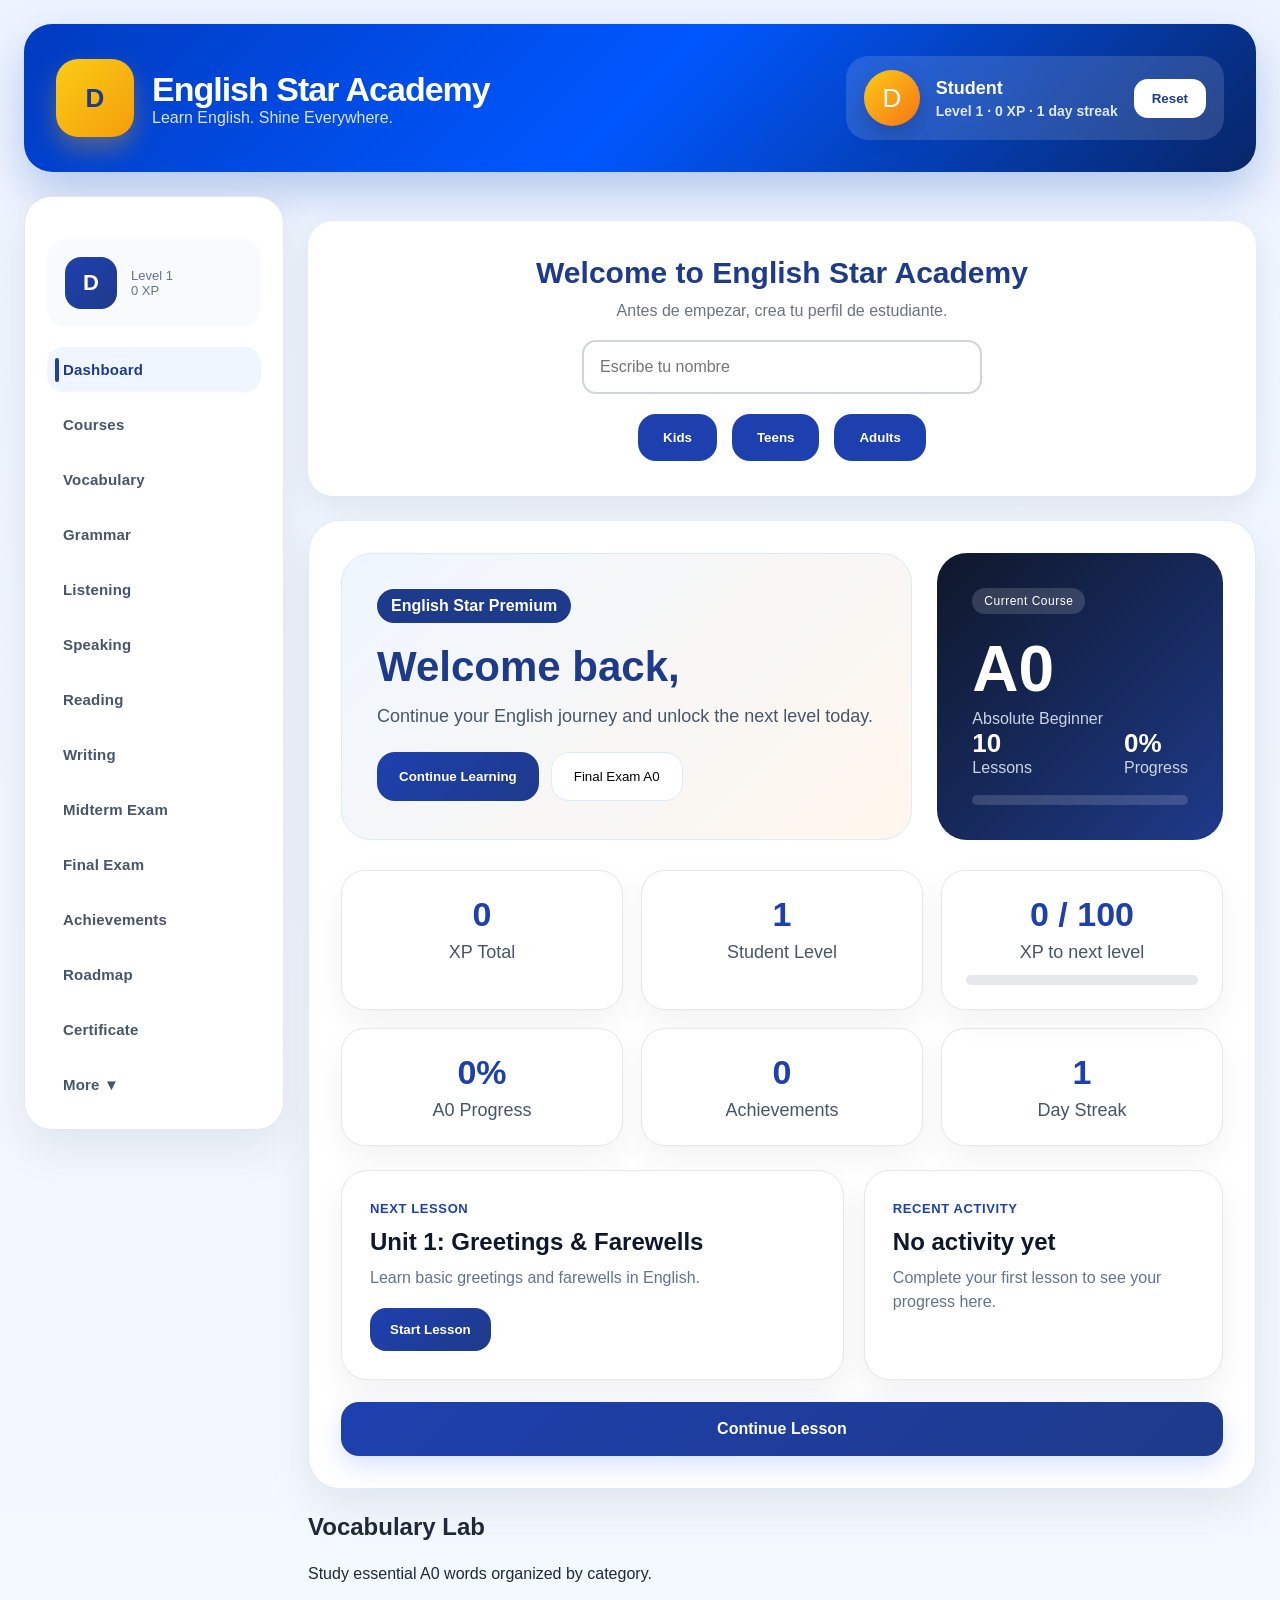
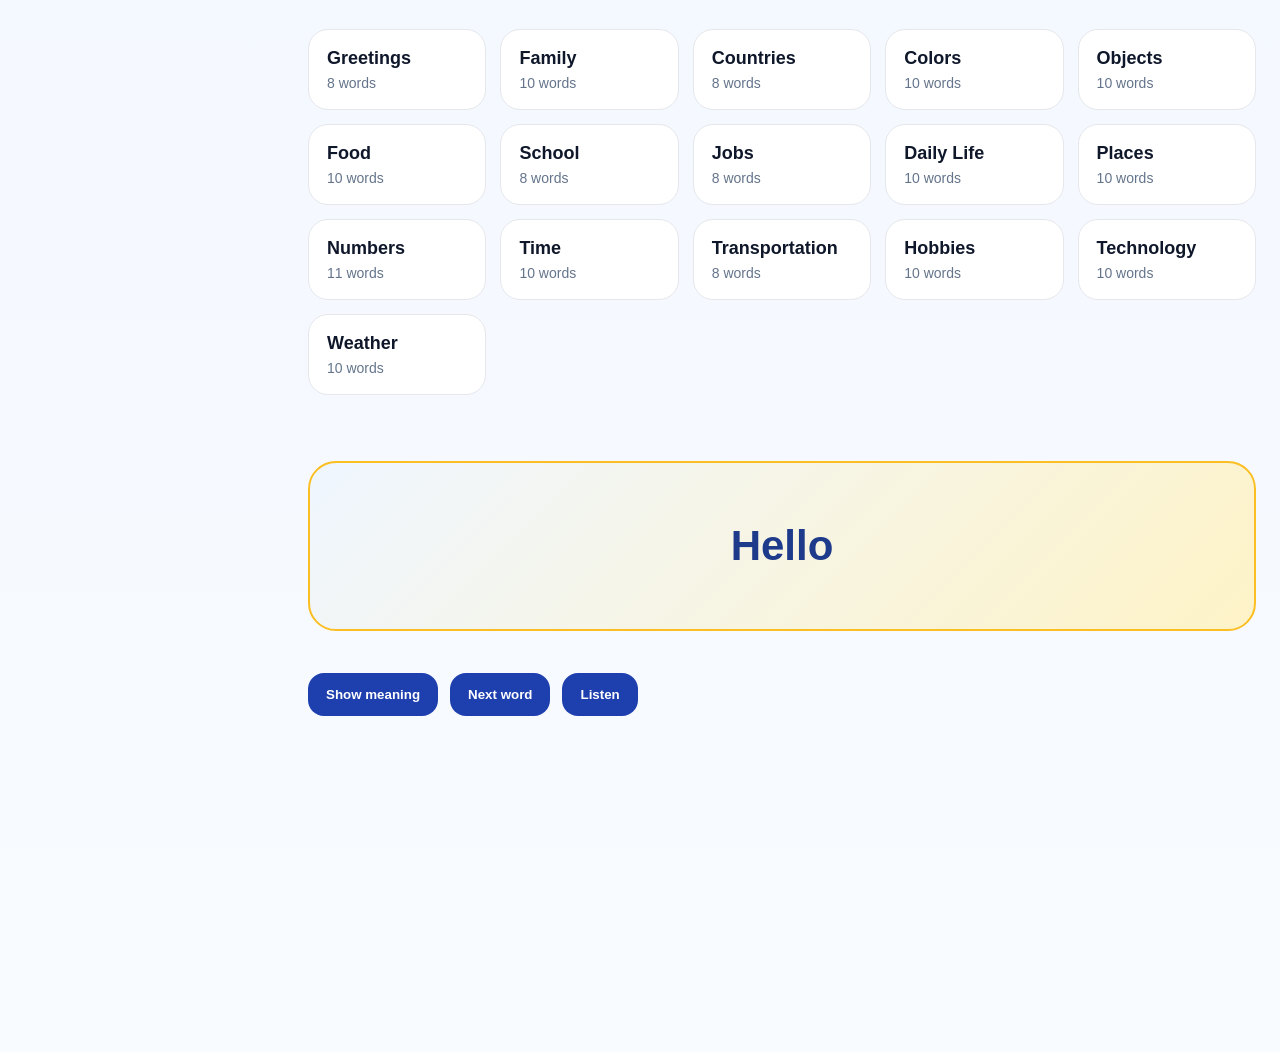
==== commit f7d021af: "publicar" ====
--- a/index.html
+++ b/index.html
@@ -1,31 +1,523 @@
 <!DOCTYPE html>
-<html lang="en">
+<html lang="es">
+
 <head>
   <meta charset="UTF-8">
   <meta name="viewport" content="width=device-width, initial-scale=1.0">
-  <title>English Star Academy | Maintenance</title>
+  <title>English Star Academy</title>
   <link rel="stylesheet" href="css/style.css">
 </head>
+
 <body>
 
-  <main class="maintenance-page">
-    <div class="maintenance-card">
-      <div class="maintenance-logo">D</div>
-
-      <h1>English Star Academy</h1>
-
-      <span>Platform update in progress</span>
-
-      <p>
-        We are improving the A0 course, adding new lessons,
-        practice activities and a better learning experience.
-      </p>
-
-      <small>
-        Please come back later.
-      </small>
+  <div class="app">
+
+    <header class="header premium-header">
+      <div class="logo">
+        <div class="logo-icon">D</div>
+        <div>
+          <h1>English Star Academy</h1>
+          <p>Learn English. Shine Everywhere.</p>
+        </div>
+      </div>
+
+      <div class="header-profile">
+        <div class="header-avatar">D</div>
+        <div class="header-info">
+          <h3 id="headerName">Student</h3>
+          <p>
+            Level <span id="headerLevel">1</span> ·
+            <span id="headerXp">0</span> XP ·
+            <span id="headerStreak">1</span> day streak
+          </p>
+        </div>
+
+        <button class="reset-btn" onclick="resetProgress()">Reset</button>
+      </div>
+    </header>
+
+    <aside class="sidebar hidden" id="mainNav">
+      <div class="sidebar-student">
+
+        <div class="student-avatar">
+          D
+        </div>
+
+        <div class="student-data">
+          <h3 id="sidebarStudentName">
+            Student
+          </h3>
+
+          <p>
+            Level
+            <span id="sidebarLevel">1</span>
+          </p>
+
+          <p>
+            <span id="sidebarXp">0</span>
+            XP
+          </p>
+
+        </div>
+
+      </div>
+
+      <div class="sidebar-menu">
+        <button class="nav-item active" onclick="showTab('dashboard', this)">Dashboard</button>
+        <button class="nav-item" onclick="showTab('mainContent', this)">Courses</button>
+        <button class="nav-item" onclick="showTab('vocabularySection', this)">Vocabulary</button>
+        <button class="nav-item" onclick="showTab('grammarSection', this)">Grammar</button>
+        <button class="nav-item" onclick="showTab('listeningSection', this)">Listening</button>
+        <button class="nav-item" onclick="showTab('speakingSection', this)">Speaking</button>
+        <button class="nav-item" onclick="showTab('readingSection', this)">Reading</button>
+        <button class="nav-item" onclick="showTab('writingSection', this)">Writing</button>
+        <button class="nav-item" onclick="showTab('midtermSection', this)">Midterm Exam</button>
+        <button class="nav-item" onclick="showTab('examSection', this)">Final Exam</button>
+        <button class="nav-item" onclick="showTab('achievementsSection', this)">Achievements</button>
+        <button class="nav-item" onclick="showTab('roadmapSection', this)">Roadmap</button>
+        <button class="nav-item" onclick="showTab('certificateSection', this)">Certificate</button>
+        <button class="nav-item more-btn" onclick="toggleMobileMenu()">More ▼</button>
+      </div>
+    </aside>
+
+    <section class="welcome-card" id="welcomeCard">
+      <h2>Welcome to English Star Academy</h2>
+      <p>Antes de empezar, crea tu perfil de estudiante.</p>
+
+      <input type="text" id="studentName" placeholder="Escribe tu nombre">
+
+      <div class="profile-options">
+        <button onclick="createProfile('Kids')">Kids</button>
+        <button onclick="createProfile('Teens')">Teens</button>
+        <button onclick="createProfile('Adults')">Adults</button>
+      </div>
+    </section>
+
+    <section class="dashboard-pro hidden tab-section active" id="dashboard">
+      <div class="hero-banner">
+        <div class="hero-content">
+          <span class="hero-badge">English Star Premium</span>
+
+          <h2>
+            Welcome back,
+            <span id="heroStudentName">Student</span>
+          </h2>
+
+          <p>
+            Continue your English journey and unlock the next level today.
+          </p>
+
+          <div class="hero-buttons">
+            <button class="hero-btn-primary" onclick="showTab('mainContent')">
+              Continue Learning
+            </button>
+
+            <button class="hero-btn-secondary" onclick="showTab('examSection')">
+              Final Exam A0
+            </button>
+          </div>
+        </div>
+
+        <div class="hero-course-card">
+
+          <span class="course-tag">
+            Current Course
+          </span>
+
+          <h3>A0</h3>
+
+          <p class="course-level">
+            Absolute Beginner
+          </p>
+
+          <div class="course-info">
+            <div>
+              <strong>10</strong>
+              <span>Lessons</span>
+            </div>
+
+            <div>
+              <strong id="courseProgress">0%</strong>
+              <span>Progress</span>
+            </div>
+          </div>
+
+          <div class="course-bar">
+            <div id="courseBarFill"></div>
+          </div>
+
+        </div>
+      </div>
+
+      <div class="dashboard-grid">
+        <div class="dash-card">
+          <span id="xp">0</span>
+          <p>XP Total</p>
+        </div>
+
+        <div class="dash-card">
+          <span id="studentLevel">1</span>
+          <p>Student Level</p>
+        </div>
+
+        <div class="dash-card xp-card">
+          <span id="xpToNext">0 / 100</span>
+          <p>XP to next level</p>
+          <div class="mini-xp-bar">
+            <div id="miniXpFill"></div>
+          </div>
+        </div>
+
+        <div class="dash-card">
+          <span id="progress">0%</span>
+          <p>A0 Progress</p>
+        </div>
+
+        <div class="dash-card">
+          <span id="medals">0</span>
+          <p>Achievements</p>
+        </div>
+
+        <div class="dash-card">
+          <span id="streak">1</span>
+          <p>Day Streak</p>
+        </div>
+      </div>
+      <div class="dashboard-bottom">
+
+        <div class="next-lesson-card">
+          <span class="section-label">Next Lesson</span>
+          <h3 id="nextLessonTitle">Unit 1: Greetings & Farewells</h3>
+          <p id="nextLessonObjective">
+            Aprender a saludar y despedirse en inglés.
+          </p>
+
+          <button onclick="openNextLesson()">
+            Start Lesson
+          </button>
+        </div>
+
+        <div class="activity-card">
+          <span class="section-label">Recent Activity</span>
+          <h3 id="activityTitle">No activity yet</h3>
+          <p id="activityText">
+            Complete your first lesson to see your progress here.
+          </p>
+        </div>
+
+      </div>
+      <button class="continue-btn" onclick="openNextLesson()">
+        Continue Lesson
+      </button>
+    </section>
+
+    <main class="content hidden tab-section" id="mainContent">
+      <section class="lessons" id="lessonList"></section>
+
+      <section class="lesson-view" id="lessonView">
+        <h2>Selecciona una unidad</h2>
+        <p>Comienza con la primera unidad del Nivel A0.</p>
+      </section>
+    </main>
+
+    <h2>Vocabulary Lab</h2>
+    <p>Study essential A0 words organized by category.</p>
+
+    <div class="vocabulary-categories" id="vocabularyCategories"></div>
+
+    <div class="flashcard" id="flashcard">
+      <h3 id="flashEnglish">Hello</h3>
+      <p id="flashSpanish" class="hidden">Hola</p>
     </div>
-  </main>
+
+    <div class="flash-actions">
+      <button onclick="showMeaning()">Show meaning</button>
+      <button onclick="nextWord()">Next word</button>
+      <button onclick="speak(currentWord.english)">Listen</button>
+    </div>
+
+    <section class="grammar-section hidden tab-section" id="grammarSection">
+      <h2>Grammar Lab</h2>
+      <p>Estudia la gramática básica del Nivel A0 con ejemplos claros.</p>
+
+      <div class="grammar-card">
+        <h3 id="grammarUnit">Unit 1</h3>
+        <h2 id="grammarTopic">Greetings</h2>
+        <div id="grammarExamples"></div>
+
+        <button class="grammar-btn" onclick="playGrammarExample()">
+          Escuchar ejemplo
+        </button>
+
+        <button class="grammar-btn" onclick="nextGrammar()">
+          Siguiente gramática
+        </button>
+      </div>
+    </section>
+
+    <section class="listening-section hidden tab-section" id="listeningSection">
+      <h2>Listening Lab</h2>
+      <p>Escucha mini conversaciones y responde preguntas.</p>
+
+      <div class="listening-card">
+        <h3 id="listeningTitle">Listening 1</h3>
+        <p id="listeningProgress" class="listening-progress">
+          1 / 25
+        </p>
+        <p class="listening-script" id="listeningText">
+          Hello. My name is Tom.
+        </p>
+
+        <button class="listen-btn" onclick="playListening()">
+          Escuchar audio
+        </button>
+        <button class="listen-btn" onclick="nextListening()">
+          Next Listening
+        </button>
+
+        <div class="listening-quiz">
+          <h3 id="listeningQuestion">What is his name?</h3>
+          <div id="listeningOptions"></div>
+          <p id="listeningResult" class="result"></p>
+        </div>
+      </div>
+    </section>
+
+    <section class="speaking-section hidden tab-section" id="speakingSection">
+      <h2>Speaking Lab</h2>
+      <p>Practica tu pronunciación.</p>
+
+      <div class="speaking-card">
+        <h3>Pronuncia:</h3>
+
+        <h2 id="speakingPhrase">
+          Hello, my name is Tom.
+        </h2>
+
+        <button onclick="startSpeaking()">
+          Iniciar micrófono
+        </button>
+
+        <p id="speechResult">
+          Presiona el botón para comenzar.
+        </p>
+      </div>
+    </section>
+
+    <section class="reading-section hidden tab-section" id="readingSection">
+      <h2>Reading Lab</h2>
+      <p>Lee textos cortos y responde preguntas de comprensión.</p>
+
+      <div class="reading-card">
+        <h3 id="readingTitle">Reading 1</h3>
+
+        <p class="reading-text" id="readingText">
+          Hello. My name is Anna. I am a student.
+        </p>
+
+        <h3 id="readingQuestion">What is her name?</h3>
+        <div id="readingOptions"></div>
+        <p id="readingResult" class="result"></p>
+      </div>
+    </section>
+
+    <section class="writing-section hidden tab-section" id="writingSection">
+      <h2>Writing Lab</h2>
+      <p>Practica escritura con ejercicios guiados.</p>
+
+      <div class="writing-card">
+        <h3 id="writingTitle">Writing 1</h3>
+
+        <p id="writingPrompt">
+          Complete: _____ morning.
+        </p>
+
+        <input type="text" id="writingInput" placeholder="Escribe tu respuesta aquí">
+
+        <button class="writing-btn" onclick="checkWritingAnswer()">
+          Verificar
+        </button>
+
+        <p id="writingResult" class="result"></p>
+      </div>
+    </section>
+
+    <section class="tab-section hidden" id="midtermSection">
+
+      <div class="section-header">
+        <h2>Midterm Exam A0</h2>
+        <p>
+          Evaluate Units 1–7.
+        </p>
+      </div>
+
+      <div id="midtermContainer"></div>
+      <div class="midterm-summary">
+        <button class="primary-btn" onclick="finishMidterm()">
+          Finish Midterm
+        </button>
+
+        <h3 id="midtermFinalResult"></h3>
+      </div>
+      <div class="midterm-summary">
+
+        <button class="primary-btn" onclick="finishMidterm()">
+
+          Finish Midterm
+
+        </button>
+
+        <h3 id="midtermFinalResult"></h3>
+
+      </div>
+
+    </section>
+
+    <section class="exam-section hidden tab-section" id="examSection">
+      <h2>Final Exam A0</h2>
+      <p>Demuestra que dominas el nivel A0.</p>
+
+      <div class="exam-card">
+        <h3 id="examSkill">Vocabulary</h3>
+
+        <p id="examQuestion">
+          What does "Hello" mean?
+        </p>
+
+        <div id="examOptions"></div>
+
+        <input type="text" id="examInput" class="hidden" placeholder="Escribe tu respuesta aquí">
+
+        <button class="exam-btn hidden" id="examCheckBtn" onclick="checkExamInput()">
+          Verificar
+        </button>
+
+        <p id="examResult" class="result"></p>
+
+        <button class="exam-btn" onclick="nextExamQuestion()">
+          Siguiente pregunta
+        </button>
+      </div>
+
+      <div class="exam-score" id="examScoreBox">
+        Score: 0 / 0
+      </div>
+    </section>
+
+    <section class="achievements hidden tab-section" id="achievementsSection">
+      <h2>Achievements</h2>
+      <p>Tus recompensas aparecerán aquí mientras avanzas.</p>
+
+      <div class="medal-list" id="medalList">
+        <div class="empty-medals">
+          Todavía no tienes logros. Completa tu primera unidad.
+        </div>
+      </div>
+    </section>
+
+    <section class="level-roadmap hidden tab-section" id="roadmapSection">
+      <h2>Learning Roadmap</h2>
+      <p>Avanza desde cero hasta nivel avanzado.</p>
+
+      <div class="roadmap-grid">
+        <div class="roadmap-card active">
+          <h3>A0</h3>
+          <p>Absolute Beginner</p>
+          <span>Disponible</span>
+        </div>
+
+        <div class="roadmap-card locked">
+          <h3>A1</h3>
+          <p>Beginner</p>
+          <span>Bloqueado</span>
+        </div>
+
+        <div class="roadmap-card locked">
+          <h3>A2</h3>
+          <p>Elementary</p>
+          <span>Bloqueado</span>
+        </div>
+
+        <div class="roadmap-card locked">
+          <h3>B1</h3>
+          <p>Intermediate</p>
+          <span>Bloqueado</span>
+        </div>
+
+        <div class="roadmap-card locked">
+          <h3>B2</h3>
+          <p>Upper Intermediate</p>
+          <span>Bloqueado</span>
+        </div>
+
+        <div class="roadmap-card locked">
+          <h3>C1</h3>
+          <p>Advanced</p>
+          <span>Bloqueado</span>
+        </div>
+      </div>
+    </section>
+
+    <section class="certificate-section hidden tab-section" id="certificateSection">
+      <h2>Certificate A0</h2>
+      <p>Cuando completes el nivel A0, podrás generar tu certificado.</p>
+
+      <div class="certificate-card" id="certificateCard">
+        <h1>English Star Academy</h1>
+        <h2>Certificate of Completion</h2>
+
+        <p>This certificate is proudly presented to</p>
+
+        <h3 id="certificateName">Student Name</h3>
+
+        <p>for completing</p>
+
+        <h2>Level A0 - Absolute Beginner</h2>
+
+        <p class="certificate-date" id="certificateDate"></p>
+
+        <h4>Learn English. Shine Everywhere.</h4>
+      </div>
+
+      <button class="certificate-btn" onclick="downloadCertificate()">
+        Descargar certificado
+      </button>
+    </section>
+    <nav class="bottom-nav">
+      <button class="bottom-item" onclick="showTab('dashboard', this)">
+        <span>⌂</span>
+        Dashboard
+      </button>
+
+      <button class="bottom-item" onclick="showTab('mainContent', this)">
+        <span>▣</span>
+        Learn
+      </button>
+
+      <button class="bottom-item" onclick="showTab('listeningSection', this)">
+        <span>▶</span>
+        Practice
+      </button>
+
+      <button class="bottom-item" onclick="showTab('achievementsSection', this)">
+        <span>★</span>
+        Achievements
+      </button>
+
+      <button class="bottom-item" onclick="showTab('certificateSection', this)">
+        <span>●</span>
+        Profile
+      </button>
+    </nav>
+  </div>
+
+  <script src="levels/a0/vocabulary.js"></script>
+  <script src="levels/a0/grammar.js"></script>
+  <script src="levels/a0/audio.js"></script>
+  <script src="levels/a0/quizzes.js"></script>
+  <script src="levels/a0/lessons.js"></script>
+  <script src="js/script.js"></script>
 
 </body>
+
 </html>
--- a/css/style.css
+++ b/css/style.css
@@ -1,4 +1,4 @@
-:root{
+:root {
   --academy-blue: #1e40af;
   --academy-blue-dark: #1e3a8a;
 
@@ -7,6 +7,7 @@
 
   --academy-gold: #fbbf24;
 }
+
 * {
   margin: 0;
   padding: 0;
@@ -26,7 +27,7 @@
 }
 
 .header {
-  background: linear-gradient(135deg,#1d4ed8,#1e3a8a);
+  background: linear-gradient(135deg, #1d4ed8, #1e3a8a);
   color: white;
   padding: 25px;
   border-radius: 24px;
@@ -66,7 +67,7 @@
   background: white;
   padding: 30px;
   border-radius: 25px;
-  box-shadow: 0 10px 30px rgba(0,0,0,0.08);
+  box-shadow: 0 10px 30px rgba(0, 0, 0, 0.08);
 }
 
 .hero h2 {
@@ -134,7 +135,7 @@
   background: white;
   padding: 25px;
   border-radius: 25px;
-  box-shadow: 0 10px 30px rgba(0,0,0,0.08);
+  box-shadow: 0 10px 30px rgba(0, 0, 0, 0.08);
 }
 
 .lesson-btn {
@@ -258,7 +259,7 @@
   border-radius: 14px;
   font-weight: bold;
   cursor: pointer;
-  
+
 }
 
 .header {
@@ -272,7 +273,7 @@
   background: white;
   padding: 35px;
   border-radius: 25px;
-  box-shadow: 0 10px 30px rgba(0,0,0,0.08);
+  box-shadow: 0 10px 30px rgba(0, 0, 0, 0.08);
   text-align: center;
 }
 
@@ -325,41 +326,41 @@
   background: white;
   padding: 30px;
   border-radius: 28px;
-  box-shadow: 0 15px 40px rgba(0,0,0,0.08);
+  box-shadow: 0 15px 40px rgba(0, 0, 0, 0.08);
 }
 
 .nova-card {
-    background: linear-gradient(135deg,#fff7ed,#eff6ff);
-    border-radius: 30px;
-    padding: 35px;
-    display: flex;
-    align-items: center;
-    gap: 25px;
-    border: 1px solid #dbeafe;
-    box-shadow: 0 18px 40px rgba(0,0,0,0.08);
+  background: linear-gradient(135deg, #fff7ed, #eff6ff);
+  border-radius: 30px;
+  padding: 35px;
+  display: flex;
+  align-items: center;
+  gap: 25px;
+  border: 1px solid #dbeafe;
+  box-shadow: 0 18px 40px rgba(0, 0, 0, 0.08);
 }
 
 .nova-avatar {
-    width: 110px;
-    height: 110px;
-    border-radius: 28px;
-    background: linear-gradient(135deg,#facc15,#f97316);
-    display: flex;
-    align-items: center;
-    justify-content: center;
-    font-size: 55px;
-    box-shadow: 0 15px 35px rgba(250,204,21,0.3);
+  width: 110px;
+  height: 110px;
+  border-radius: 28px;
+  background: linear-gradient(135deg, #facc15, #f97316);
+  display: flex;
+  align-items: center;
+  justify-content: center;
+  font-size: 55px;
+  box-shadow: 0 15px 35px rgba(250, 204, 21, 0.3);
 }
 
 .nova-card h2 {
-    font-size: 42px;
-    color: #1e3a8a;
+  font-size: 42px;
+  color: #1e3a8a;
 }
 
 .nova-message {
-    font-size: 20px;
-    color: #92400e;
-    font-weight: bold;
+  font-size: 20px;
+  color: #92400e;
+  font-weight: bold;
 }
 
 .dashboard-grid {
@@ -370,31 +371,31 @@
 }
 
 .dash-card {
-    background: white;
-    border-radius: 24px;
-    padding: 28px;
-    border: 1px solid #e5e7eb;
-    box-shadow: 0 12px 30px rgba(0,0,0,0.05);
-    text-align: center;
-    transition: 0.3s;
+  background: white;
+  border-radius: 24px;
+  padding: 28px;
+  border: 1px solid #e5e7eb;
+  box-shadow: 0 12px 30px rgba(0, 0, 0, 0.05);
+  text-align: center;
+  transition: 0.3s;
 }
 
 .dash-card:hover {
-    transform: translateY(-5px);
-    box-shadow: 0 18px 40px rgba(0,0,0,0.08);
+  transform: translateY(-5px);
+  box-shadow: 0 18px 40px rgba(0, 0, 0, 0.08);
 }
 
 .dash-card span {
-    font-size: 48px;
-    font-weight: 800;
-    color: #1e40af;
-    display: block;
-    margin-bottom: 8px;
+  font-size: 48px;
+  font-weight: 800;
+  color: #1e40af;
+  display: block;
+  margin-bottom: 8px;
 }
 
 .dash-card p {
-    font-size: 18px;
-    color: #475569;
+  font-size: 18px;
+  color: #475569;
 }
 
 .continue-btn {
@@ -430,7 +431,7 @@
   background: white;
   padding: 28px;
   border-radius: 28px;
-  box-shadow: 0 15px 40px rgba(0,0,0,0.08);
+  box-shadow: 0 15px 40px rgba(0, 0, 0, 0.08);
 }
 
 .achievements h2 {
@@ -477,7 +478,7 @@
   background: white;
   padding: 28px;
   border-radius: 28px;
-  box-shadow: 0 15px 40px rgba(0,0,0,0.08);
+  box-shadow: 0 15px 40px rgba(0, 0, 0, 0.08);
 }
 
 .level-roadmap h2 {
@@ -540,29 +541,29 @@
 }
 
 .main-nav {
-    margin-top: 20px;
-    background: white;
-    padding: 18px;
-    border-radius: 24px;
-    box-shadow: 0 12px 35px rgba(0,0,0,0.08);
-    display: flex;
-    gap: 12px;
-    overflow-x: auto;
-    align-items: center;
+  margin-top: 20px;
+  background: white;
+  padding: 18px;
+  border-radius: 24px;
+  box-shadow: 0 12px 35px rgba(0, 0, 0, 0.08);
+  display: flex;
+  gap: 12px;
+  overflow-x: auto;
+  align-items: center;
 }
 
 .main-nav a,
 .main-nav button {
-    text-decoration: none;
-    background: #f8fafc;
-    color: #1e3a8a;
-    padding: 14px 20px;
-    border-radius: 16px;
-    font-weight: 700;
-    white-space: nowrap;
-    transition: all 0.3s ease;
-    border: 1px solid #e5e7eb;
-    cursor: pointer;
+  text-decoration: none;
+  background: #f8fafc;
+  color: #1e3a8a;
+  padding: 14px 20px;
+  border-radius: 16px;
+  font-weight: 700;
+  white-space: nowrap;
+  transition: all 0.3s ease;
+  border: 1px solid #e5e7eb;
+  cursor: pointer;
 }
 
 .main-nav a:hover {
@@ -575,7 +576,7 @@
   background: white;
   padding: 28px;
   border-radius: 28px;
-  box-shadow: 0 15px 40px rgba(0,0,0,0.08);
+  box-shadow: 0 15px 40px rgba(0, 0, 0, 0.08);
 }
 
 .vocabulary-section h2 {
@@ -636,7 +637,7 @@
   background: white;
   padding: 28px;
   border-radius: 28px;
-  box-shadow: 0 15px 40px rgba(0,0,0,0.08);
+  box-shadow: 0 15px 40px rgba(0, 0, 0, 0.08);
 }
 
 .listening-section h2 {
@@ -666,13 +667,24 @@
 }
 
 .listen-btn {
+  background: linear-gradient(135deg, #16a34a, #22c55e);
+  color: white;
   border: none;
-  background: #fbbf24;
-  color: #1e3a8a;
-  padding: 14px 20px;
   border-radius: 16px;
-  font-weight: bold;
+  padding: 14px 22px;
+  font-weight: 700;
   cursor: pointer;
+  transition: .3s;
+  margin-top: 12px;
+}
+
+.listen-btn:hover {
+  transform: translateY(-2px);
+  box-shadow: 0 10px 25px rgba(34, 197, 94, .25);
+}
+
+.listen-btn:active {
+  transform: scale(.97);
 }
 
 .listening-quiz {
@@ -701,14 +713,14 @@
   background: white;
   padding: 28px;
   border-radius: 28px;
-  box-shadow: 0 15px 40px rgba(0,0,0,0.08);
+  box-shadow: 0 15px 40px rgba(0, 0, 0, 0.08);
 }
 
 .speaking-card {
   margin-top: 20px;
   padding: 25px;
   border-radius: 24px;
-  background: linear-gradient(135deg,#ecfeff,#eff6ff);
+  background: linear-gradient(135deg, #ecfeff, #eff6ff);
 }
 
 .speaking-card h2 {
@@ -731,7 +743,7 @@
   background: white;
   padding: 28px;
   border-radius: 28px;
-  box-shadow: 0 15px 40px rgba(0,0,0,0.08);
+  box-shadow: 0 15px 40px rgba(0, 0, 0, 0.08);
 }
 
 .certificate-section h2 {
@@ -844,7 +856,7 @@
   background: white;
   padding: 28px;
   border-radius: 28px;
-  box-shadow: 0 15px 40px rgba(0,0,0,0.08);
+  box-shadow: 0 15px 40px rgba(0, 0, 0, 0.08);
 }
 
 .grammar-section h2 {
@@ -888,12 +900,13 @@
 .grammar-btn:hover {
   background: #1e3a8a;
 }
+
 .reading-section {
   margin-top: 25px;
   background: white;
   padding: 28px;
   border-radius: 28px;
-  box-shadow: 0 15px 40px rgba(0,0,0,0.08);
+  box-shadow: 0 15px 40px rgba(0, 0, 0, 0.08);
 }
 
 .reading-section h2 {
@@ -939,6 +952,7 @@
 .reading-option:hover {
   border-color: #1e40af;
 }
+
 .tab-section {
   display: none;
 }
@@ -963,6 +977,7 @@
   background: #1e40af;
   color: white;
 }
+
 .module-box {
   margin-bottom: 22px;
   padding: 18px;
@@ -981,7 +996,7 @@
   background: white;
   padding: 28px;
   border-radius: 28px;
-  box-shadow: 0 15px 40px rgba(0,0,0,0.08);
+  box-shadow: 0 15px 40px rgba(0, 0, 0, 0.08);
 }
 
 .writing-section h2 {
@@ -1038,12 +1053,13 @@
 .writing-btn:hover {
   background: #1e3a8a;
 }
+
 .exam-section {
   margin-top: 25px;
   background: white;
   padding: 28px;
   border-radius: 28px;
-  box-shadow: 0 15px 40px rgba(0,0,0,0.08);
+  box-shadow: 0 15px 40px rgba(0, 0, 0, 0.08);
 }
 
 .exam-section h2 {
@@ -1210,7 +1226,7 @@
 
 .progress-bar {
   height: 18px;
-  background: rgba(255,255,255,0.18);
+  background: rgba(255, 255, 255, 0.18);
 }
 
 #progressFill {
@@ -1278,6 +1294,7 @@
   border-radius: 18px;
   box-shadow: 0 10px 25px rgba(37, 99, 235, 0.18);
 }
+
 .main-nav {
   scrollbar-width: none;
 }
@@ -1295,6 +1312,7 @@
     grid-template-columns: repeat(2, 1fr);
   }
 }
+
 .main-nav {
   flex-wrap: wrap;
   overflow-x: visible;
@@ -1304,6 +1322,7 @@
 .main-nav button {
   min-width: 135px;
 }
+
 /* PREMIUM HEADER WITH PROFILE */
 
 .premium-header {
@@ -1317,7 +1336,7 @@
   display: flex;
   align-items: center;
   gap: 16px;
-  background: rgba(255,255,255,0.14);
+  background: rgba(255, 255, 255, 0.14);
   padding: 14px 18px;
   border-radius: 22px;
   backdrop-filter: blur(10px);
@@ -1331,7 +1350,7 @@
   display: grid;
   place-items: center;
   font-size: 28px;
-  box-shadow: 0 10px 25px rgba(0,0,0,0.18);
+  box-shadow: 0 10px 25px rgba(0, 0, 0, 0.18);
 }
 
 .profile-info h3 {
@@ -1422,7 +1441,7 @@
 .primary-cta {
   background: linear-gradient(135deg, #1e40af, #1e3a8a);
   color: white;
-  box-shadow: 0 14px 30px rgba(37,99,235,0.25);
+  box-shadow: 0 14px 30px rgba(37, 99, 235, 0.25);
 }
 
 .secondary-cta {
@@ -1453,7 +1472,7 @@
   place-items: center;
   font-size: 55px;
   margin: 0 auto 18px;
-  box-shadow: 0 18px 35px rgba(250,204,21,0.25);
+  box-shadow: 0 18px 35px rgba(250, 204, 21, 0.25);
 }
 
 .nova-premium h3 {
@@ -1491,7 +1510,7 @@
   display: flex;
   align-items: center;
   gap: 16px;
-  background: rgba(255,255,255,0.14);
+  background: rgba(255, 255, 255, 0.14);
   padding: 14px 18px;
   border-radius: 22px;
   backdrop-filter: blur(12px);
@@ -1505,7 +1524,7 @@
   display: grid;
   place-items: center;
   font-size: 26px;
-  box-shadow: 0 10px 25px rgba(0,0,0,0.18);
+  box-shadow: 0 10px 25px rgba(0, 0, 0, 0.18);
 }
 
 .header-info h3 {
@@ -1519,133 +1538,126 @@
   font-weight: 700;
   font-size: 14px;
 }
+
 .hero-banner {
-    display: grid;
-    grid-template-columns: 2fr 1fr;
-    gap: 25px;
-    margin-bottom: 30px;
+  display: grid;
+  grid-template-columns: 2fr 1fr;
+  gap: 25px;
+  margin-bottom: 30px;
 }
 
 .hero-content {
-    background: linear-gradient(
-        135deg,
-        #eff6ff,
-        #fff7ed
-    );
-
-    padding: 35px;
-    border-radius: 30px;
-
-    border: 1px solid #dbeafe;
+  background: linear-gradient(135deg,
+      #eff6ff,
+      #fff7ed);
+
+  padding: 35px;
+  border-radius: 30px;
+
+  border: 1px solid #dbeafe;
 }
 
 .hero-badge {
-    display: inline-block;
-
-    background: #1e3a8a;
-    color: white;
-
-    padding: 8px 14px;
-
-    border-radius: 999px;
-
-    font-weight: bold;
+  display: inline-block;
+
+  background: #1e3a8a;
+  color: white;
+
+  padding: 8px 14px;
+
+  border-radius: 999px;
+
+  font-weight: bold;
 }
 
 .hero-content h2 {
-    margin-top: 20px;
-
-    font-size: 42px;
-
-    color: #1e3a8a;
+  margin-top: 20px;
+
+  font-size: 42px;
+
+  color: #1e3a8a;
 }
 
 .hero-content p {
-    margin-top: 15px;
-
-    font-size: 18px;
-
-    color: #475569;
+  margin-top: 15px;
+
+  font-size: 18px;
+
+  color: #475569;
 }
 
 .hero-buttons {
-    margin-top: 25px;
-
-    display: flex;
-    gap: 12px;
+  margin-top: 25px;
+
+  display: flex;
+  gap: 12px;
 }
 
 .hero-btn-primary {
-    background: linear-gradient(
-        135deg,
-        #1e40af,
-        #1e3a8a
-    );
-
-    color: white;
-
-    border: none;
-
-    padding: 16px 22px;
-
-    border-radius: 18px;
-
-    font-weight: bold;
-
-    cursor: pointer;
+  background: linear-gradient(135deg,
+      #1e40af,
+      #1e3a8a);
+
+  color: white;
+
+  border: none;
+
+  padding: 16px 22px;
+
+  border-radius: 18px;
+
+  font-weight: bold;
+
+  cursor: pointer;
 }
 
 .hero-btn-secondary {
-    background: white;
-
-    border: 1px solid #dbeafe;
-
-    padding: 16px 22px;
-
-    border-radius: 18px;
-
-    cursor: pointer;
+  background: white;
+
+  border: 1px solid #dbeafe;
+
+  padding: 16px 22px;
+
+  border-radius: 18px;
+
+  cursor: pointer;
 }
 
 .hero-character {
-    background: linear-gradient(
-        135deg,
-        #0f172a,
-        #1e3a8a
-    );
-
-    color: white;
-
-    border-radius: 30px;
-
-    display: flex;
-    flex-direction: column;
-
-    align-items: center;
-    justify-content: center;
-
-    padding: 30px;
+  background: linear-gradient(135deg,
+      #0f172a,
+      #1e3a8a);
+
+  color: white;
+
+  border-radius: 30px;
+
+  display: flex;
+  flex-direction: column;
+
+  align-items: center;
+  justify-content: center;
+
+  padding: 30px;
 }
 
 .hero-circle {
-    width: 100px;
-    height: 100px;
-
-    border-radius: 25px;
-
-    background: linear-gradient(
-        135deg,
-        #facc15,
-        #f97316
-    );
-
-    display: flex;
-    align-items: center;
-    justify-content: center;
-
-    font-size: 50px;
-
-    margin-bottom: 15px;
+  width: 100px;
+  height: 100px;
+
+  border-radius: 25px;
+
+  background: linear-gradient(135deg,
+      #facc15,
+      #f97316);
+
+  display: flex;
+  align-items: center;
+  justify-content: center;
+
+  font-size: 50px;
+
+  margin-bottom: 15px;
 }
 
 /* PREMIUM COURSE MODULES */
@@ -1656,12 +1668,12 @@
   border-radius: 32px;
 }
 
-.lessons > h2 {
+.lessons>h2 {
   font-size: 34px;
   color: #1e3a8a;
 }
 
-.lessons > p {
+.lessons>p {
   color: #64748b;
   font-size: 17px;
 }
@@ -1733,6 +1745,7 @@
   background: #f1f5f9;
   opacity: 0.65;
 }
+
 .lesson-card-content {
   display: flex;
   justify-content: space-between;
@@ -1768,6 +1781,7 @@
   background: #e5e7eb;
   color: #475569;
 }
+
 .lesson-card-content {
   display: flex;
   justify-content: space-between;
@@ -1808,16 +1822,14 @@
 
 .medal-list {
   display: grid;
-  grid-template-columns: repeat(auto-fit,minmax(220px,1fr));
+  grid-template-columns: repeat(auto-fit, minmax(220px, 1fr));
   gap: 18px;
 }
 
 .medal-item {
-  background: linear-gradient(
-      135deg,
+  background: linear-gradient(135deg,
       #fff7ed,
-      #fffbeb
-  );
+      #fffbeb);
 
   border: 1px solid #fcd34d;
 
@@ -1827,7 +1839,7 @@
 
   text-align: center;
 
-  box-shadow: 0 12px 25px rgba(251,191,36,0.15);
+  box-shadow: 0 12px 25px rgba(251, 191, 36, 0.15);
 
   transition: 0.3s;
 }
@@ -1852,6 +1864,7 @@
   background: #f8fafc;
   border-radius: 24px;
 }
+
 /* PREMIUM ROADMAP */
 
 .level-roadmap {
@@ -1865,7 +1878,7 @@
   color: #1e3a8a;
 }
 
-.level-roadmap > p {
+.level-roadmap>p {
   color: #64748b;
   font-size: 17px;
   margin-bottom: 28px;
@@ -1935,6 +1948,7 @@
     grid-template-columns: repeat(2, 1fr);
   }
 }
+
 /* PROFESSIONAL SIDEBAR LAYOUT */
 
 .app {
@@ -2129,27 +2143,26 @@
   grid-template-columns: 260px 1fr !important;
   gap: 24px !important;
 }
+
 /* COURSE CARD */
 
 .hero-course-card {
-    background: linear-gradient(
-        135deg,
-        #0f172a,
-        #1e3a8a
-    );
-
-    border-radius: 30px;
-    padding: 35px;
-    height: 100%;
-
-    color: white;
+  background: linear-gradient(135deg,
+      #0f172a,
+      #1e3a8a);
+
+  border-radius: 30px;
+  padding: 35px;
+  height: 100%;
+
+  color: white;
 }
 
 .course-tag {
   display: inline-block;
   padding: 6px 12px;
   border-radius: 999px;
-  background: rgba(255,255,255,0.15);
+  background: rgba(255, 255, 255, 0.15);
   color: white;
   font-size: 12px;
   letter-spacing: 0.5px;
@@ -2164,7 +2177,7 @@
 }
 
 .course-level {
-    color: #cbd5e1;
+  color: #cbd5e1;
 }
 
 .course-info {
@@ -2180,13 +2193,13 @@
 }
 
 .course-info span {
-    color: #cbd5e1;
+  color: #cbd5e1;
 }
 
 .course-bar {
   width: 100%;
   height: 10px;
-  background: rgba(255,255,255,0.15);
+  background: rgba(255, 255, 255, 0.15);
   border-radius: 999px;
   overflow: hidden;
 }
@@ -2197,6 +2210,7 @@
   background: white;
   border-radius: 999px;
 }
+
 .dashboard-bottom {
   margin-top: 24px;
   display: grid;
@@ -2252,6 +2266,7 @@
     grid-template-columns: 1fr;
   }
 }
+
 .module-header {
   display: flex;
   justify-content: space-between;
@@ -2291,6 +2306,7 @@
   font-size: 22px;
   font-weight: 900;
 }
+
 .sidebar-menu .nav-item {
   position: relative;
   color: #475569;
@@ -2312,46 +2328,46 @@
   border-radius: 999px;
   background: #1e40af;
 }
+
 .sidebar-student {
-    margin: 20px 0;
-    padding: 18px;
-    background: #f8fafc;
-    border-radius: 20px;
-    display: flex;
-    gap: 14px;
-    align-items: center;
+  margin: 20px 0;
+  padding: 18px;
+  background: #f8fafc;
+  border-radius: 20px;
+  display: flex;
+  gap: 14px;
+  align-items: center;
 }
 
 .student-avatar {
-    width: 52px;
-    height: 52px;
-    border-radius: 16px;
-
-    background: linear-gradient(
-        135deg,
-        #1e40af,
-        #1e3a8a
-    );
-
-    color: white;
-
-    display: flex;
-    align-items: center;
-    justify-content: center;
-
-    font-weight: bold;
-    font-size: 22px;
+  width: 52px;
+  height: 52px;
+  border-radius: 16px;
+
+  background: linear-gradient(135deg,
+      #1e40af,
+      #1e3a8a);
+
+  color: white;
+
+  display: flex;
+  align-items: center;
+  justify-content: center;
+
+  font-weight: bold;
+  font-size: 22px;
 }
 
 .student-data h3 {
-    font-size: 16px;
-    color: #0f172a;
+  font-size: 16px;
+  color: #0f172a;
 }
 
 .student-data p {
-    font-size: 13px;
-    color: #64748b;
-}
+  font-size: 13px;
+  color: #64748b;
+}
+
 .module-progress {
   margin-top: 12px;
   height: 8px;
@@ -2365,6 +2381,7 @@
   background: linear-gradient(90deg, #1e40af, #1e3a8a);
   border-radius: 999px;
 }
+
 .lesson-view {
   background: white;
   border-radius: 28px;
@@ -2427,6 +2444,7 @@
   border-color: #1e40af;
   background: #eff6ff;
 }
+
 .lesson-objective {
   margin-top: 18px;
   background: linear-gradient(135deg, #eff6ff, #ffffff);
@@ -2449,6 +2467,7 @@
   color: #334155;
   font-size: 16px;
 }
+
 .vocabulary-grid {
   display: grid;
   grid-template-columns: repeat(auto-fit, minmax(140px, 1fr));
@@ -2457,32 +2476,33 @@
 }
 
 .vocabulary-card {
-    background: white;
-    border: 1px solid #e5e7eb;
-    border-radius: 20px;
-    padding: 22px;
-    text-align: center;
-    transition: .25s;
-    cursor: pointer;
-    box-shadow: 0 4px 12px rgba(15,23,42,.04);
+  background: white;
+  border: 1px solid #e5e7eb;
+  border-radius: 20px;
+  padding: 22px;
+  text-align: center;
+  transition: .25s;
+  cursor: pointer;
+  box-shadow: 0 4px 12px rgba(15, 23, 42, .04);
 }
 
 .vocabulary-card:hover {
-    transform: translateY(-4px);
-    border-color: #1e40af;
-    box-shadow: 0 12px 25px rgba(37,99,235,.15);
+  transform: translateY(-4px);
+  border-color: #1e40af;
+  box-shadow: 0 12px 25px rgba(37, 99, 235, .15);
 }
 
 .vocabulary-card h3 {
-    color: #0f172a;
-    font-size: 22px;
-    margin-bottom: 8px;
+  color: #0f172a;
+  font-size: 22px;
+  margin-bottom: 8px;
 }
 
 .vocabulary-card p {
-    color: #64748b;
-    font-size: 15px;
-}
+  color: #64748b;
+  font-size: 15px;
+}
+
 .vocabulary-categories {
   display: grid;
   grid-template-columns: repeat(auto-fit, minmax(160px, 1fr));
@@ -2559,6 +2579,7 @@
   color: #334155;
   line-height: 1.6;
 }
+
 #midtermSection {
   background: white;
   border-radius: 32px;
@@ -2602,11 +2623,9 @@
 }
 
 .primary-btn {
-  background: linear-gradient(
-    135deg,
-    #1e40af,
-    #1e40af
-  );
+  background: linear-gradient(135deg,
+      #1e40af,
+      #1e40af);
 
   color: white;
 
@@ -2624,6 +2643,7 @@
 .primary-btn:hover {
   opacity: .9;
 }
+
 .maintenance-page {
   min-height: 100vh;
   display: grid;
@@ -2852,6 +2872,7 @@
     max-width: 100%;
   }
 }
+
 /* MOBILE POLISH */
 
 @media (max-width: 768px) {
@@ -2972,6 +2993,7 @@
     padding: 16px;
   }
 }
+
 /* MOBILE FINAL POLISH */
 
 @media (max-width: 768px) {
@@ -3015,13 +3037,16 @@
     font-size: 26px;
   }
 }
+
 @media (max-width: 768px) {
+
   .sidebar-menu button:nth-last-child(1),
   .sidebar-menu button:nth-last-child(2),
   .sidebar-menu button:nth-last-child(3) {
     display: none;
   }
 }
+
 /* MOBILE BOTTOM NAV */
 
 @media (max-width: 768px) {
@@ -3054,19 +3079,21 @@
   }
 
 }
-@media (max-width:768px){
-  .sidebar-menu.expanded button{
-    display:block;
-  }
-
-  .more-btn{
-    display:block !important;
-    background:#1e40af;
-    color:white;
-  }
-
-}
-@media (max-width:768px){
+
+@media (max-width:768px) {
+  .sidebar-menu.expanded button {
+    display: block;
+  }
+
+  .more-btn {
+    display: block !important;
+    background: #1e40af;
+    color: white;
+  }
+
+}
+
+@media (max-width:768px) {
 
   .sidebar-menu {
     display: grid !important;
@@ -3081,18 +3108,18 @@
     white-space: normal;
   }
 
-  .sidebar-menu button:nth-child(n+6):not(.more-btn){
-    display:none;
-  }
-
-  .sidebar-menu.expanded button{
-    display:block !important;
-  }
-
-  .more-btn{
-    display:block !important;
-    background:#1e40af !important;
-    color:white !important;
+  .sidebar-menu button:nth-child(n+6):not(.more-btn) {
+    display: none;
+  }
+
+  .sidebar-menu.expanded button {
+    display: block !important;
+  }
+
+  .more-btn {
+    display: block !important;
+    background: #1e40af !important;
+    color: white !important;
   }
 }
 
@@ -3173,47 +3200,51 @@
   }
 }
 
-@media (max-width:768px){
-
-  .hero-content{
-      padding:20px;
-  }
-
-  .hero-content h2{
-      font-size:22px;
-      margin-bottom:10px;
-  }
-
-  .hero-content p{
-      font-size:14px;
-      margin-bottom:14px;
-  }
-
-}
-@media (max-width:768px){
-
-  .reset-btn{
-      padding:10px 14px;
-      font-size:14px;
-  }
-
-}
-@media (max-width:768px){
-
-  .vocab-card{
-      padding:18px;
-      min-height:80px;
-  }
-
-}
-@media (max-width:768px){
-
-  .sidebar-menu.expanded .more-btn{
+@media (max-width:768px) {
+
+  .hero-content {
+    padding: 20px;
+  }
+
+  .hero-content h2 {
+    font-size: 22px;
+    margin-bottom: 10px;
+  }
+
+  .hero-content p {
+    font-size: 14px;
+    margin-bottom: 14px;
+  }
+
+}
+
+@media (max-width:768px) {
+
+  .reset-btn {
+    padding: 10px 14px;
+    font-size: 14px;
+  }
+
+}
+
+@media (max-width:768px) {
+
+  .vocab-card {
+    padding: 18px;
+    min-height: 80px;
+  }
+
+}
+
+@media (max-width:768px) {
+
+  .sidebar-menu.expanded .more-btn {
     grid-column: span 3;
   }
 
 }
-@media (max-width:768px){
+
+@media (max-width:768px) {
 
   .sidebar-menu {
     display: grid !important;
@@ -3221,64 +3252,167 @@
     gap: 10px !important;
   }
 
-  .sidebar-menu button:nth-child(n+6):not(.more-btn){
-    display:none !important;
-  }
-
-  .more-btn{
-    display:block !important;
-    background:#16a34a !important;
-    color:white !important;
-  }
-
-}
-@media (max-width:768px){
-
-  .sidebar-menu button:nth-child(n+6):not(.more-btn){
-    display:none !important;
-  }
-
-  .sidebar-menu.expanded button{
-    display:block !important;
-  }
-
-  .sidebar-menu.expanded{
+  .sidebar-menu button:nth-child(n+6):not(.more-btn) {
+    display: none !important;
+  }
+
+  .more-btn {
+    display: block !important;
+    background: #16a34a !important;
+    color: white !important;
+  }
+
+}
+
+@media (max-width:768px) {
+
+  .sidebar-menu button:nth-child(n+6):not(.more-btn) {
+    display: none !important;
+  }
+
+  .sidebar-menu.expanded button {
+    display: block !important;
+  }
+
+  .sidebar-menu.expanded {
     grid-template-columns: repeat(3, 1fr) !important;
   }
 
-  .more-btn{
-    display:block !important;
-    background:#16a34a !important;
-    color:white !important;
+  .more-btn {
+    display: block !important;
+    background: #16a34a !important;
+    color: white !important;
     grid-column: span 3;
   }
 
 }
+
 /* FIX MORE MOBILE MENU */
 
-@media (max-width:768px){
-
-  .sidebar-menu button{
-    display:block !important;
-  }
-
-  .sidebar-menu:not(.expanded) button:nth-child(n+6):not(.more-btn){
-    display:none !important;
-  }
-
-  .sidebar-menu.expanded button{
-    display:block !important;
-  }
-
-  .sidebar-menu{
+@media (max-width:768px) {
+
+  .sidebar-menu button {
+    display: block !important;
+  }
+
+  .sidebar-menu:not(.expanded) button:nth-child(n+6):not(.more-btn) {
+    display: none !important;
+  }
+
+  .sidebar-menu.expanded button {
+    display: block !important;
+  }
+
+  .sidebar-menu {
     grid-template-columns: repeat(3, 1fr) !important;
   }
 
-  .more-btn{
-    display:block !important;
+  .more-btn {
+    display: block !important;
     grid-column: span 3;
-    background:#16a34a !important;
-    color:white !important;
-  }
-
+    background: #16a34a !important;
+    color: white !important;
+  }
+
+}
+
+/* MOBILE BOTTOM NAV PREMIUM */
+
+.bottom-nav {
+  display: none;
+}
+
+@media (max-width:768px) {
+
+  body {
+    padding-bottom: 95px;
+  }
+
+  .bottom-nav {
+    position: fixed;
+    left: 12px;
+    right: 12px;
+    bottom: 12px;
+    z-index: 9999;
+
+    display: grid;
+    grid-template-columns: repeat(5, 1fr);
+    gap: 6px;
+
+    background: rgba(255, 255, 255, 0.95);
+    border: 1px solid #e5e7eb;
+    border-radius: 26px;
+    padding: 10px;
+
+    box-shadow: 0 20px 45px rgba(15, 23, 42, 0.18);
+    backdrop-filter: blur(14px);
+  }
+
+  .bottom-nav button {
+    border: none;
+    background: transparent;
+    color: #64748b;
+
+    display: flex;
+    flex-direction: column;
+    align-items: center;
+    gap: 4px;
+
+    font-size: 10px;
+    font-weight: 800;
+    cursor: pointer;
+  }
+
+  .bottom-nav button span {
+    width: 34px;
+    height: 34px;
+    border-radius: 14px;
+
+    display: grid;
+    place-items: center;
+
+    font-size: 18px;
+    color: #1e3a8a;
+    background: #eff6ff;
+  }
+
+  .bottom-nav button:hover span {
+    background: #16a34a;
+    color: white;
+  }
+}
+
+@media (max-width:768px) {
+  .sidebar {
+    display: none !important;
+  }
+}
+
+.bottom-nav .bottom-item.active span {
+  background: #16a34a;
+  color: white;
+}
+
+.bottom-nav .bottom-item.active {
+  color: #16a34a;
+}
+
+.bottom-nav button {
+  transition: all .25s ease;
+}
+
+.bottom-nav button:active {
+  transform: scale(.92);
+}
+
+.bottom-nav .bottom-item.active span {
+  transform: translateY(-2px);
+  box-shadow: 0 8px 20px rgba(22, 163, 74, .25);
+}
+
+.listening-progress {
+  color: #64748b;
+  font-size: 14px;
+  font-weight: 600;
+  margin-bottom: 12px;
 }
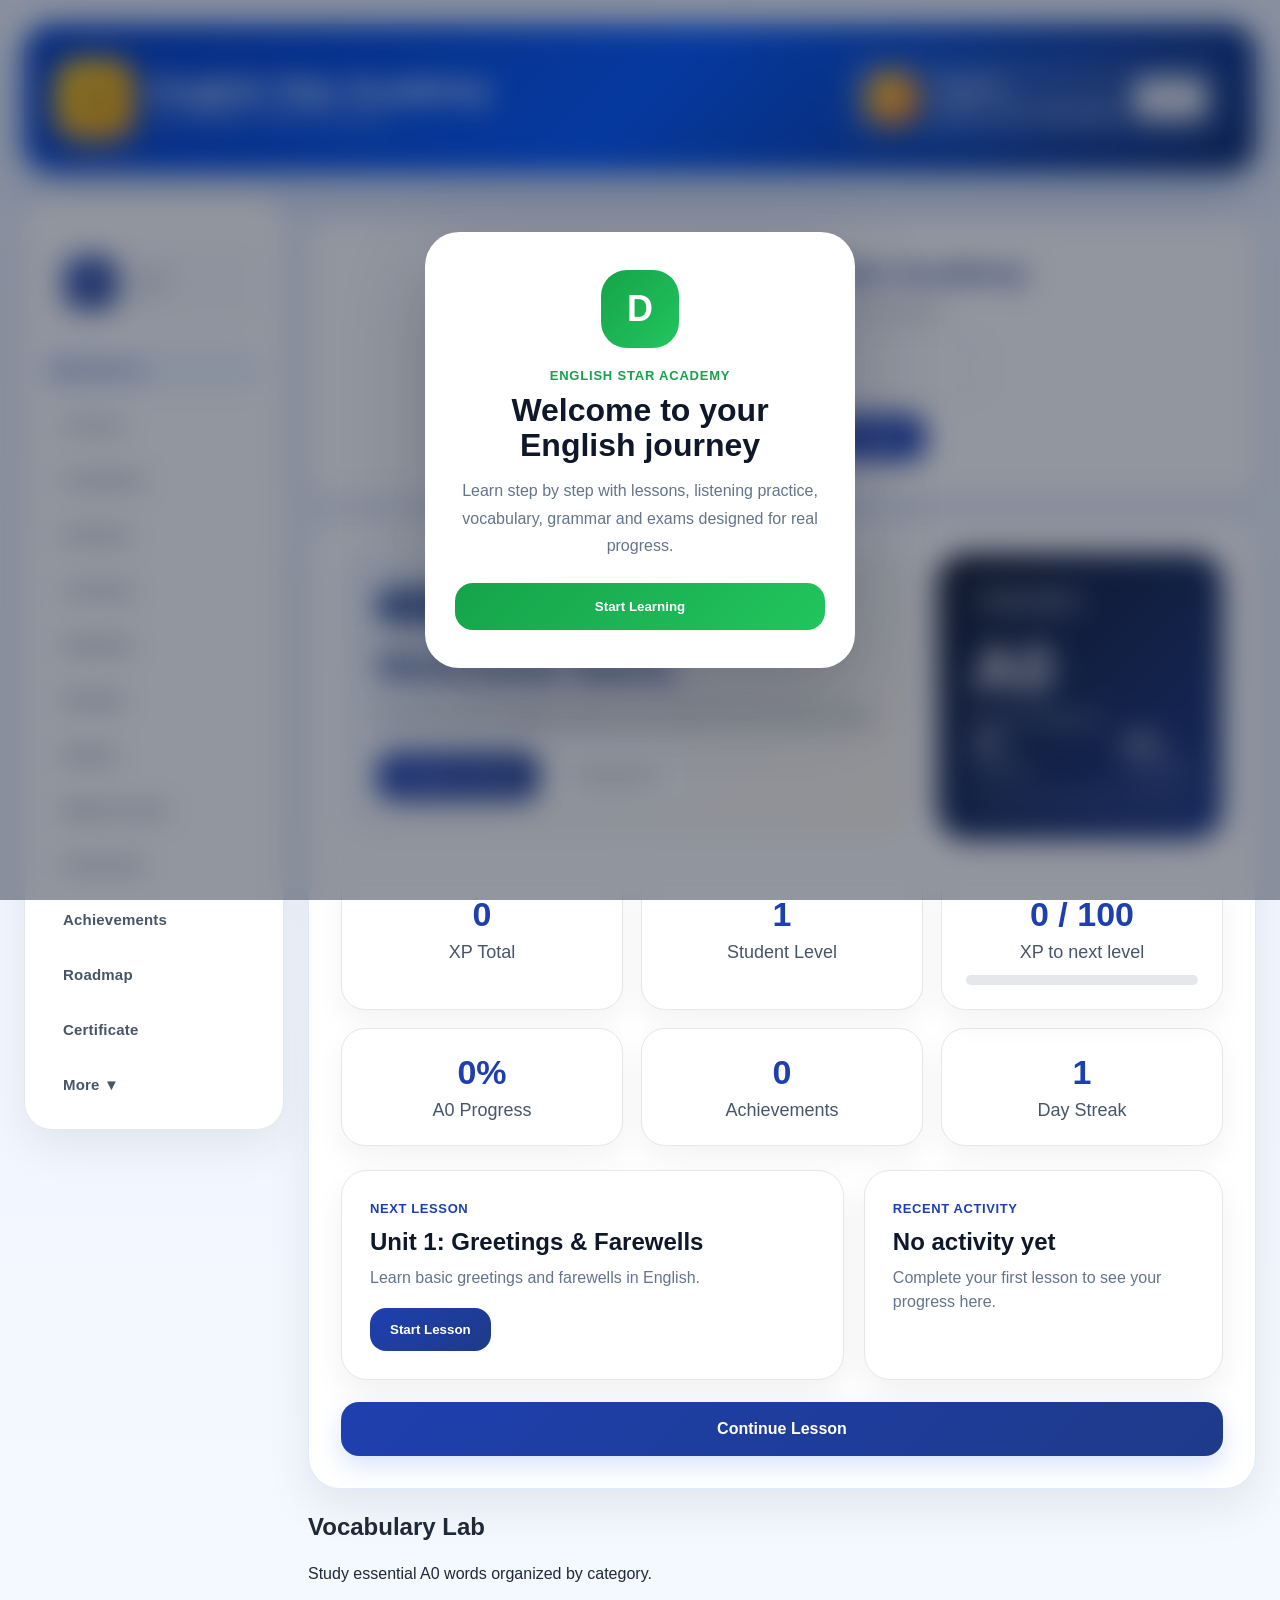
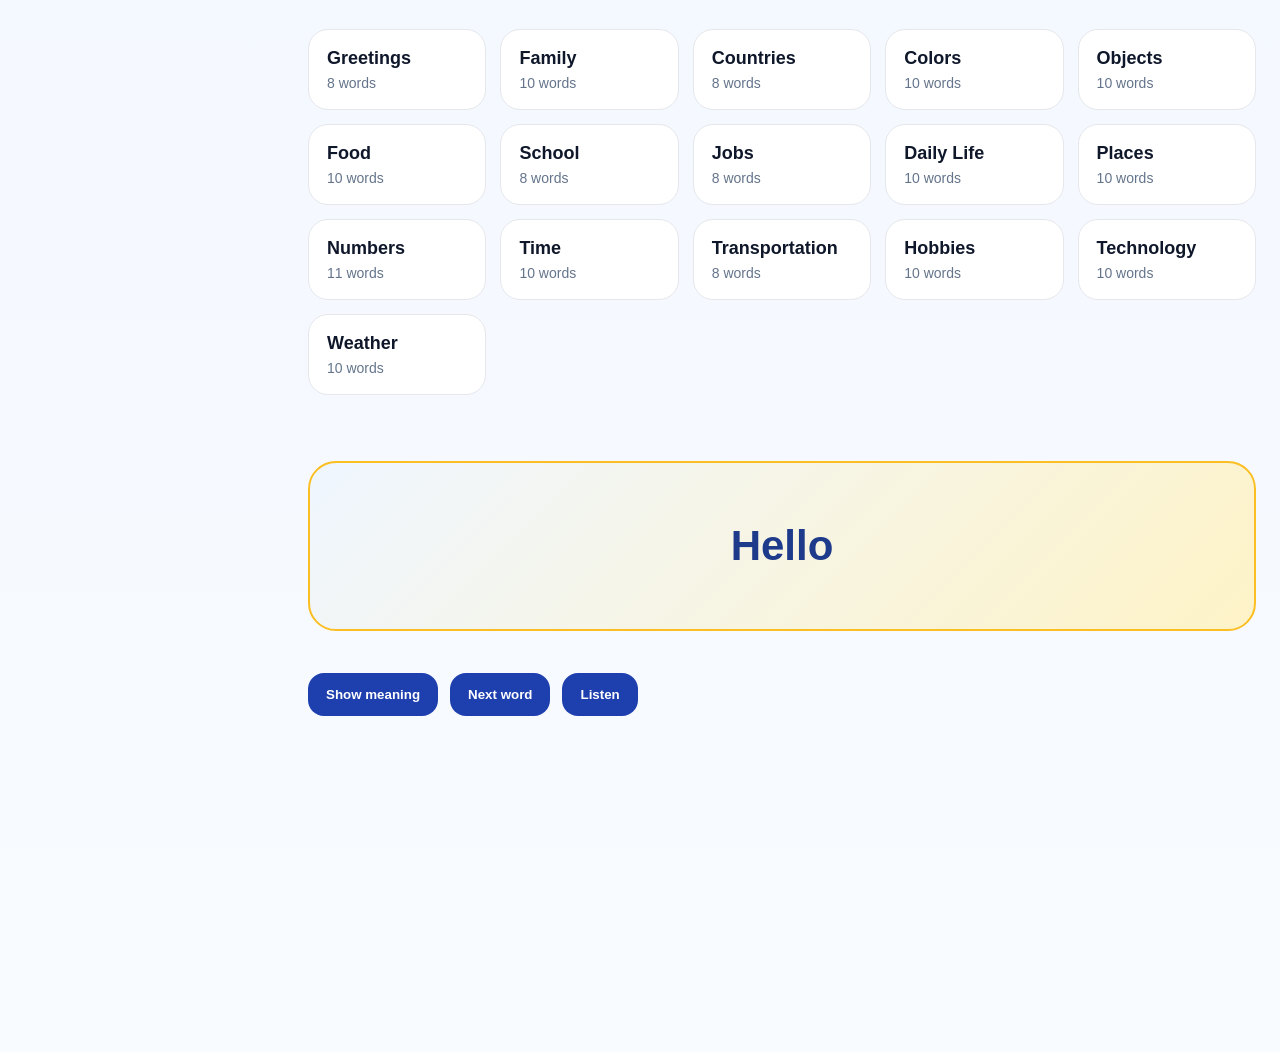
==== commit bf321f3b: "actualizacion" ====
--- a/index.html
+++ b/index.html
@@ -9,7 +9,24 @@
 </head>
 
 <body>
-
+<div class="welcome-overlay" id="welcomeOverlay">
+  <div class="welcome-modal">
+    <div class="welcome-logo">D</div>
+
+    <p class="welcome-kicker">English Star Academy</p>
+
+    <h1>Welcome to your English journey</h1>
+
+    <p class="welcome-text">
+      Learn step by step with lessons, listening practice, vocabulary,
+      grammar and exams designed for real progress.
+    </p>
+
+    <button onclick="closeWelcome()">
+      Start Learning
+    </button>
+  </div>
+</div>
   <div class="app">
 
     <header class="header premium-header">
@@ -520,4 +537,5 @@
 
 </body>
 
+
 </html>
--- a/css/style.css
+++ b/css/style.css
@@ -3415,4 +3415,100 @@
   font-size: 14px;
   font-weight: 600;
   margin-bottom: 12px;
+}
+.welcome-overlay{
+  position:fixed;
+  inset:0;
+  z-index:99999;
+  background:rgba(15,23,42,.45);
+  backdrop-filter:blur(14px);
+  display:flex;
+  align-items:center;
+  justify-content:center;
+  padding:24px;
+}
+
+.welcome-modal{
+  width:100%;
+  max-width:430px;
+  background:white;
+  border-radius:34px;
+  padding:38px 30px;
+  text-align:center;
+  box-shadow:0 30px 80px rgba(15,23,42,.25);
+  animation:welcomeIn .5s ease both;
+}
+
+.welcome-logo{
+  width:78px;
+  height:78px;
+  margin:0 auto 20px;
+  border-radius:26px;
+  background:linear-gradient(135deg,#16a34a,#22c55e);
+  color:white;
+  display:grid;
+  place-items:center;
+  font-size:36px;
+  font-weight:900;
+}
+
+.welcome-kicker{
+  color:#16a34a;
+  font-size:13px;
+  font-weight:900;
+  text-transform:uppercase;
+  letter-spacing:.8px;
+  margin-bottom:10px;
+}
+
+.welcome-modal h1{
+  color:#0f172a;
+  font-size:32px;
+  line-height:1.1;
+  margin-bottom:14px;
+}
+
+.welcome-text{
+  color:#64748b;
+  line-height:1.7;
+  margin-bottom:24px;
+}
+
+.welcome-modal button{
+  width:100%;
+  border:none;
+  background:linear-gradient(135deg,#16a34a,#22c55e);
+  color:white;
+  padding:16px 20px;
+  border-radius:18px;
+  font-weight:900;
+  cursor:pointer;
+}
+
+.welcome-overlay.hide{
+  display:none;
+}
+
+@keyframes welcomeIn{
+  from{
+    opacity:0;
+    transform:translateY(18px) scale(.96);
+  }
+
+  to{
+    opacity:1;
+    transform:translateY(0) scale(1);
+  }
+}
+
+@media(max-width:768px){
+  .welcome-modal{
+    max-width:340px;
+    padding:34px 24px;
+    border-radius:30px;
+  }
+
+  .welcome-modal h1{
+    font-size:27px;
+  }
 }
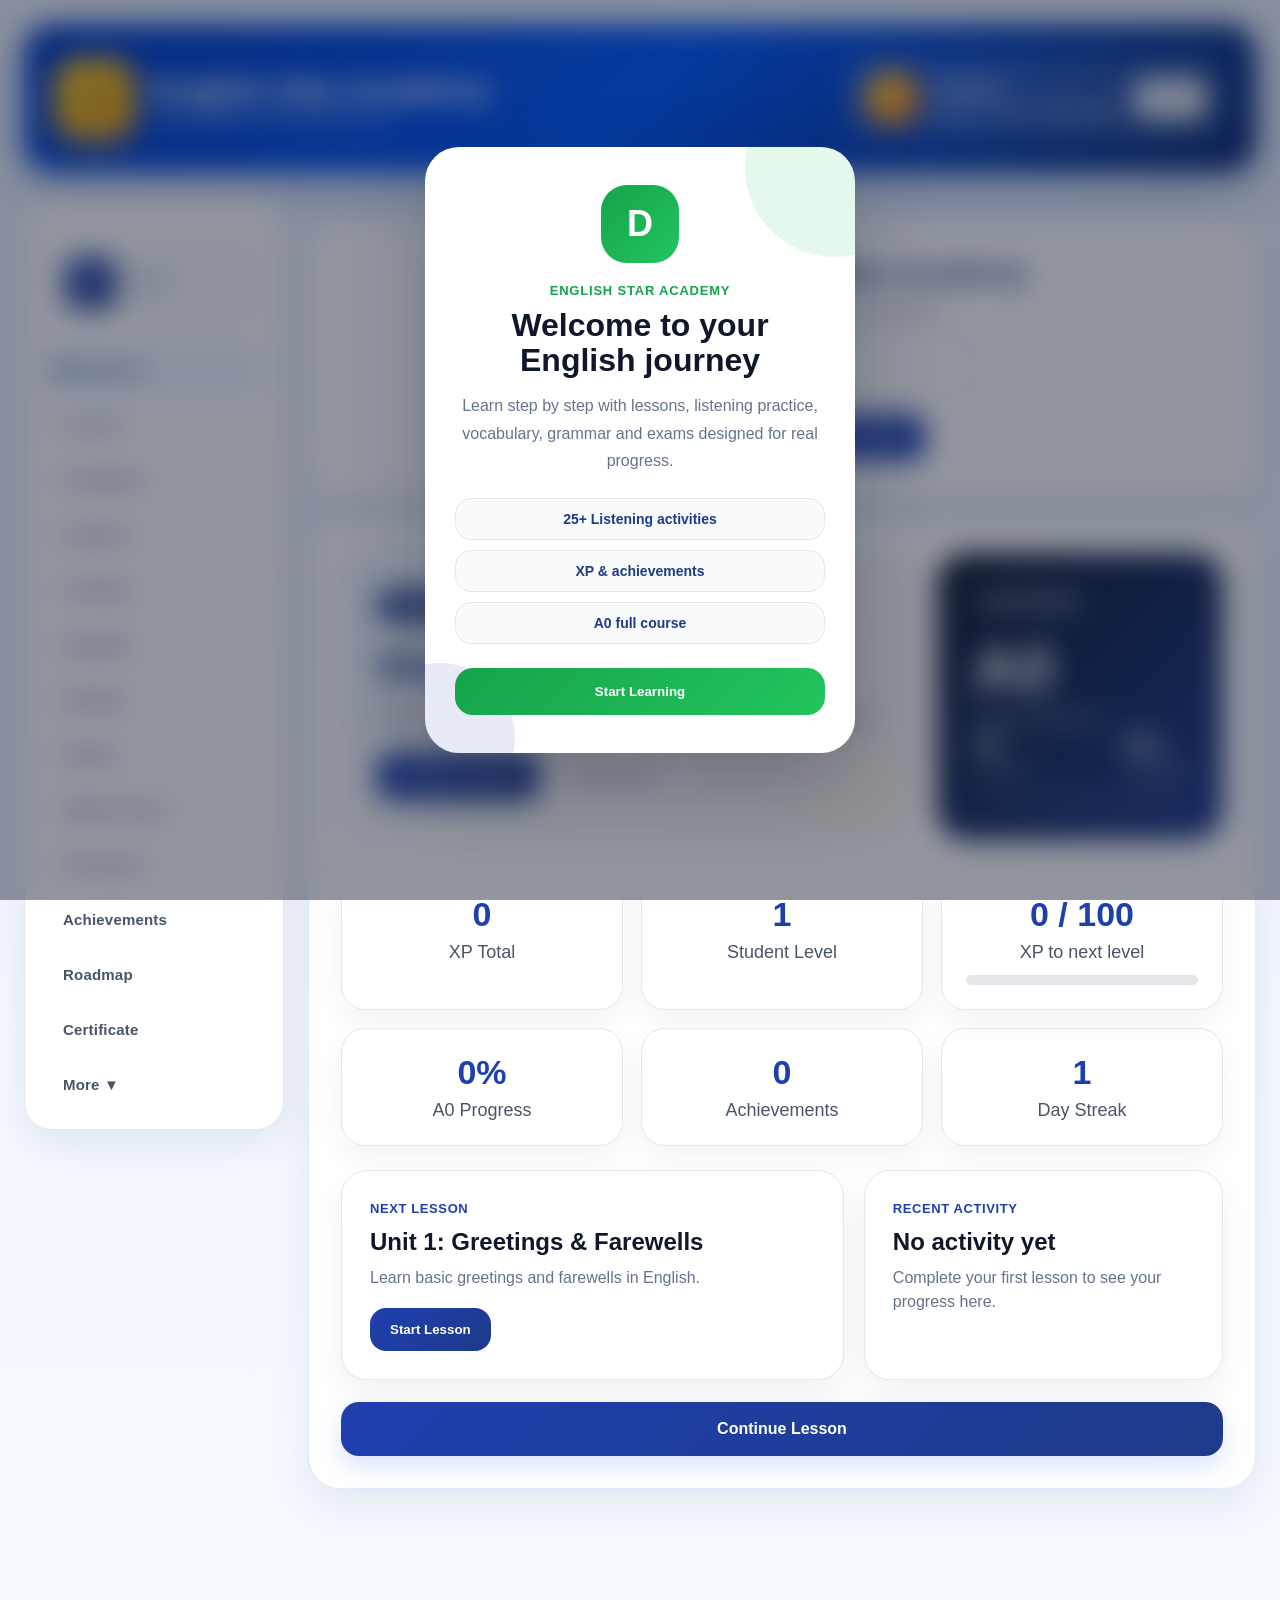
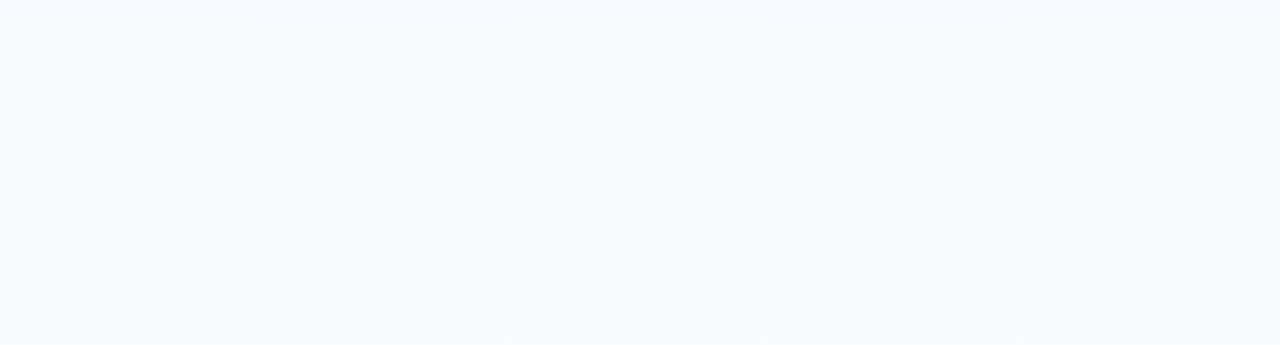
==== commit 8189479b: "actualización" ====
--- a/index.html
+++ b/index.html
@@ -21,6 +21,11 @@
       Learn step by step with lessons, listening practice, vocabulary,
       grammar and exams designed for real progress.
     </p>
+    <div class="welcome-benefits">
+  <span>25+ Listening activities</span>
+  <span>XP & achievements</span>
+  <span>A0 full course</span>
+</div>
 
     <button onclick="closeWelcome()">
       Start Learning
@@ -229,29 +234,43 @@
     </section>
 
     <main class="content hidden tab-section" id="mainContent">
-      <section class="lessons" id="lessonList"></section>
-
-      <section class="lesson-view" id="lessonView">
-        <h2>Selecciona una unidad</h2>
-        <p>Comienza con la primera unidad del Nivel A0.</p>
-      </section>
-    </main>
-
-    <h2>Vocabulary Lab</h2>
-    <p>Study essential A0 words organized by category.</p>
-
-    <div class="vocabulary-categories" id="vocabularyCategories"></div>
-
-    <div class="flashcard" id="flashcard">
-      <h3 id="flashEnglish">Hello</h3>
-      <p id="flashSpanish" class="hidden">Hola</p>
+  <section class="courses-panel">
+    <div class="courses-header">
+      <span class="section-label">Current Course</span>
+      <h2>English A0 Foundation</h2>
+      <p>
+        Complete the beginner path with lessons, vocabulary, grammar,
+        listening, reading and writing practice.
+      </p>
     </div>
 
-    <div class="flash-actions">
-      <button onclick="showMeaning()">Show meaning</button>
-      <button onclick="nextWord()">Next word</button>
-      <button onclick="speak(currentWord.english)">Listen</button>
-    </div>
+    <section class="lessons" id="lessonList"></section>
+  </section>
+
+  <section class="lesson-view" id="lessonView">
+    <span class="section-label">Lesson Preview</span>
+    <h2>Select a unit</h2>
+    <p>Choose your next A0 lesson and continue your English journey.</p>
+  </section>
+</main>
+
+    <section class="vocabulary-section hidden tab-section" id="vocabularySection">
+  <h2>Vocabulary Lab</h2>
+  <p>Study essential A0 words organized by category.</p>
+
+  <div class="vocabulary-categories" id="vocabularyCategories"></div>
+
+  <div class="flashcard" id="flashcard">
+    <h3 id="flashEnglish">Hello</h3>
+    <p id="flashSpanish" class="hidden">Hola</p>
+  </div>
+
+  <div class="flash-actions">
+    <button onclick="showMeaning()">Show meaning</button>
+    <button onclick="nextWord()">Next word</button>
+    <button onclick="speak(currentWord.english)">Listen</button>
+  </div>
+</section>
 
     <section class="grammar-section hidden tab-section" id="grammarSection">
       <h2>Grammar Lab</h2>
--- a/css/style.css
+++ b/css/style.css
@@ -3511,4 +3511,145 @@
   .welcome-modal h1{
     font-size:27px;
   }
+}
+.welcome-benefits {
+  display: grid;
+  gap: 10px;
+  margin-bottom: 24px;
+}
+
+.welcome-benefits span {
+  background: #f8fafc;
+  color: #1e3a8a;
+  border: 1px solid #e5e7eb;
+  padding: 12px 14px;
+  border-radius: 16px;
+  font-size: 14px;
+  font-weight: 800;
+}
+
+.welcome-modal {
+  position: relative;
+  overflow: hidden;
+}
+
+.welcome-modal::before {
+  content: "";
+  position: absolute;
+  width: 180px;
+  height: 180px;
+  background: rgba(34, 197, 94, 0.12);
+  border-radius: 50%;
+  top: -70px;
+  right: -70px;
+}
+
+.welcome-modal::after {
+  content: "";
+  position: absolute;
+  width: 150px;
+  height: 150px;
+  background: rgba(30, 64, 175, 0.10);
+  border-radius: 50%;
+  bottom: -60px;
+  left: -60px;
+}
+
+.welcome-modal > * {
+  position: relative;
+  z-index: 1;
+}
+.courses-panel {
+  display: grid;
+  gap: 20px;
+}
+
+.courses-header {
+  background: linear-gradient(135deg, #eff6ff, #ffffff);
+  border: 1px solid #dbeafe;
+  border-radius: 28px;
+  padding: 28px;
+  box-shadow: 0 14px 35px rgba(15, 23, 42, 0.06);
+}
+
+.courses-header h2 {
+  color: #0f172a;
+  font-size: 32px;
+  margin-bottom: 10px;
+}
+
+.courses-header p {
+  color: #64748b;
+  line-height: 1.6;
+  font-size: 16px;
+}
+
+@media (max-width: 768px) {
+  .courses-header {
+    padding: 22px;
+    border-radius: 24px;
+  }
+
+  .courses-header h2 {
+    font-size: 25px;
+  }
+}
+.accordion-module {
+  padding: 0;
+  overflow: hidden;
+}
+
+.accordion-header {
+  width: 100%;
+  border: none;
+  background: white;
+  padding: 24px;
+  display: flex;
+  justify-content: space-between;
+  align-items: center;
+  text-align: left;
+  cursor: pointer;
+}
+
+.accordion-right {
+  display: flex;
+  align-items: center;
+  gap: 12px;
+}
+
+.accordion-icon {
+  width: 34px;
+  height: 34px;
+  border-radius: 50%;
+  background: #eff6ff;
+  color: #1e3a8a;
+  display: grid;
+  place-items: center;
+  font-weight: 900;
+  transition: 0.3s;
+}
+
+.accordion-content {
+  display: none;
+  padding: 0 24px 24px;
+}
+
+.accordion-content.open {
+  display: block;
+}
+
+.accordion-module.active .accordion-icon {
+  transform: rotate(180deg);
+  background: #16a34a;
+  color: white;
+}
+
+@media (max-width: 768px) {
+  .accordion-header {
+    padding: 18px;
+  }
+
+  .accordion-content {
+    padding: 0 18px 18px;
+  }
 }
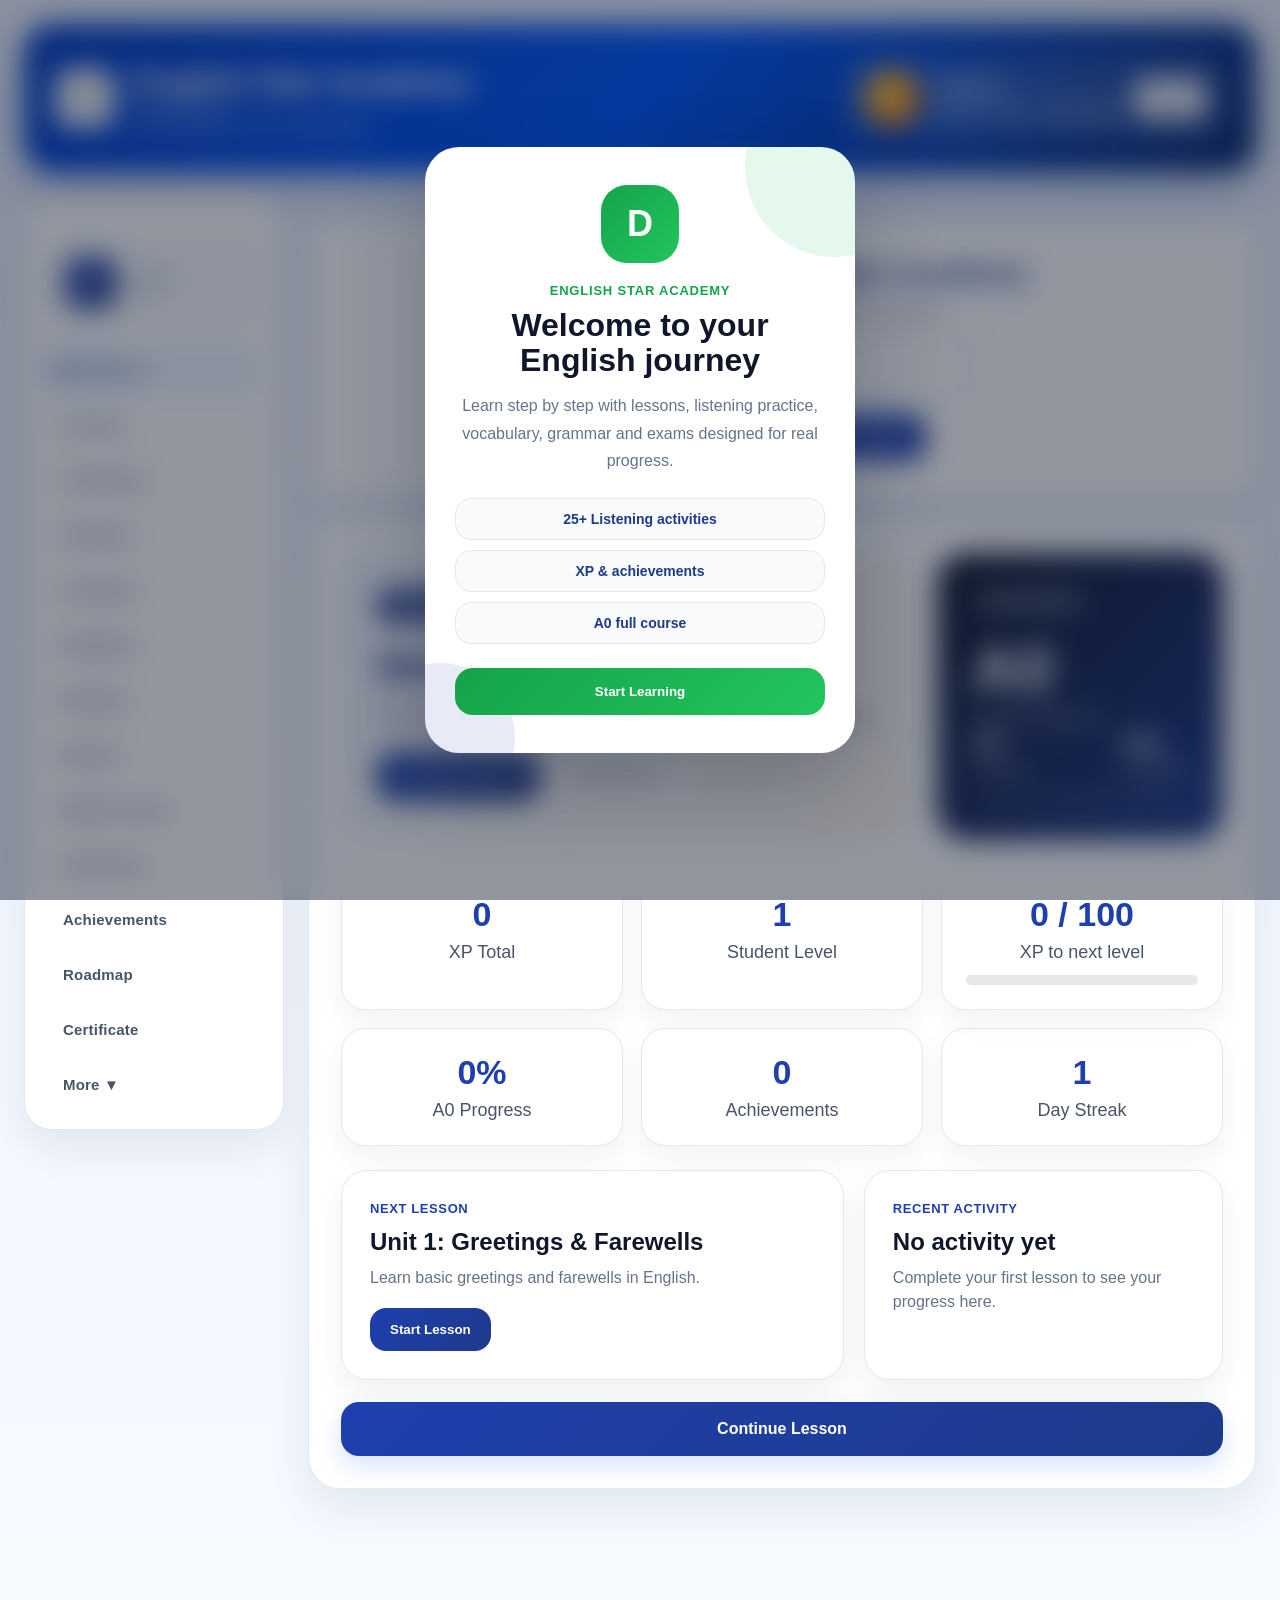
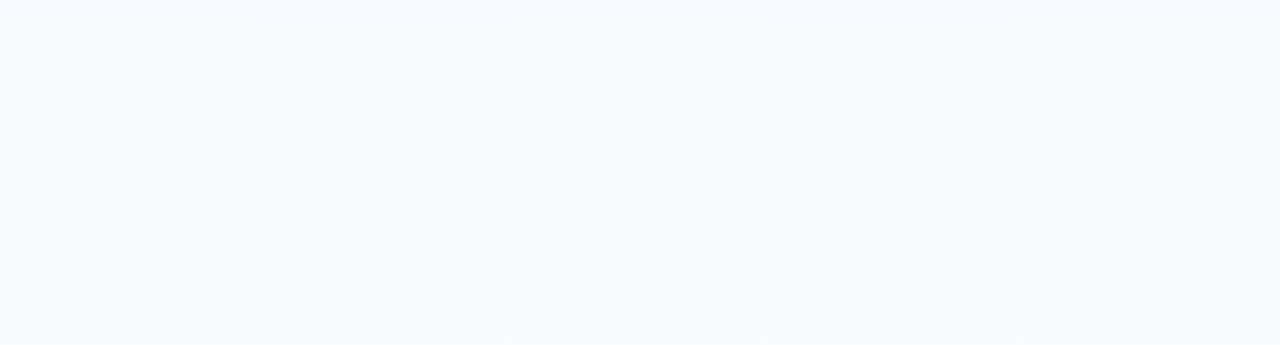
==== commit 45787e99: "actualización" ====
--- a/index.html
+++ b/index.html
@@ -36,9 +36,14 @@
 
     <header class="header premium-header">
       <div class="logo">
-        <div class="logo-icon">D</div>
+        <img
+    src="assets/images/dybrox-logo.png"
+    alt="Dybrox Tech"
+    class="brand-logo"
+/>
         <div>
           <h1>English Star Academy</h1>
+          <p class="brand-subtitle">by Dybrox Tech</p>
           <p>Learn English. Shine Everywhere.</p>
         </div>
       </div>
--- a/css/style.css
+++ b/css/style.css
@@ -3652,4 +3652,160 @@
   .accordion-content {
     padding: 0 18px 18px;
   }
+}
+/* LESSON PLAYER PREMIUM */
+
+.lesson-player {
+  display: grid;
+  gap: 22px;
+}
+
+.lesson-player-header {
+  display: flex;
+  justify-content: space-between;
+  gap: 18px;
+  align-items: flex-start;
+}
+
+.lesson-player-header h2 {
+  margin-top: 14px;
+}
+
+.lesson-player-header p {
+  color: #64748b;
+  margin-top: 8px;
+  font-weight: 700;
+}
+
+.lesson-step-number {
+  min-width: 72px;
+  height: 72px;
+  border-radius: 24px;
+  background: linear-gradient(135deg, #1e40af, #1e3a8a);
+  color: white;
+  display: grid;
+  place-items: center;
+  font-size: 20px;
+  font-weight: 900;
+  box-shadow: 0 14px 28px rgba(30, 64, 175, 0.22);
+}
+
+.lesson-step-progress {
+  height: 10px;
+  background: #e5e7eb;
+  border-radius: 999px;
+  overflow: hidden;
+}
+
+.lesson-step-progress div {
+  height: 100%;
+  background: linear-gradient(90deg, #16a34a, #22c55e);
+  border-radius: 999px;
+  transition: 0.3s;
+}
+
+.lesson-step-card {
+  background: linear-gradient(135deg, #ffffff, #f8fafc);
+  border: 1px solid #e5e7eb;
+  border-radius: 28px;
+  padding: 28px;
+  box-shadow: 0 14px 35px rgba(15, 23, 42, 0.06);
+}
+
+.lesson-step-card h3 {
+  color: #0f172a;
+  font-size: 24px;
+  margin-bottom: 12px;
+}
+
+.lesson-step-card p {
+  color: #475569;
+  line-height: 1.7;
+}
+
+.lesson-step-list {
+  margin-top: 18px;
+  padding-left: 20px;
+}
+
+.lesson-step-list li {
+  margin-bottom: 10px;
+  color: #334155;
+  font-weight: 700;
+}
+
+.lesson-player-actions {
+  display: flex;
+  justify-content: space-between;
+  gap: 14px;
+}
+
+.lesson-player-actions button {
+  border: none;
+  padding: 15px 24px;
+  border-radius: 18px;
+  font-weight: 900;
+  cursor: pointer;
+}
+
+.lesson-player-actions button:first-child {
+  background: #f1f5f9;
+  color: #334155;
+}
+
+.lesson-player-actions button:last-child {
+  background: linear-gradient(135deg, #16a34a, #22c55e);
+  color: white;
+  box-shadow: 0 12px 26px rgba(22, 163, 74, 0.25);
+}
+
+.lesson-player-actions button:disabled {
+  opacity: 0.45;
+  cursor: not-allowed;
+}
+
+@media (max-width: 768px) {
+  .lesson-player-header {
+    flex-direction: column;
+  }
+
+  .lesson-step-number {
+    width: 100%;
+    height: 54px;
+    border-radius: 18px;
+  }
+
+  .lesson-step-card {
+    padding: 22px;
+    border-radius: 24px;
+  }
+
+  .lesson-player-actions {
+    position: sticky;
+    bottom: 90px;
+    background: white;
+    padding: 12px;
+    border-radius: 22px;
+    box-shadow: 0 12px 30px rgba(15, 23, 42, 0.12);
+  }
+
+  .lesson-player-actions button {
+    width: 100%;
+  }
+}
+.brand-logo {
+  width: 58px;
+  height: 58px;
+  object-fit: contain;
+  border-radius: 14px;
+  background: white;
+  padding: 4px;
+}
+
+.brand-subtitle {
+  font-size: 12px;
+  color: rgba(255,255,255,0.85);
+  margin-top: 2px;
+  font-weight: 600;
+  letter-spacing: 0.5px;
 }
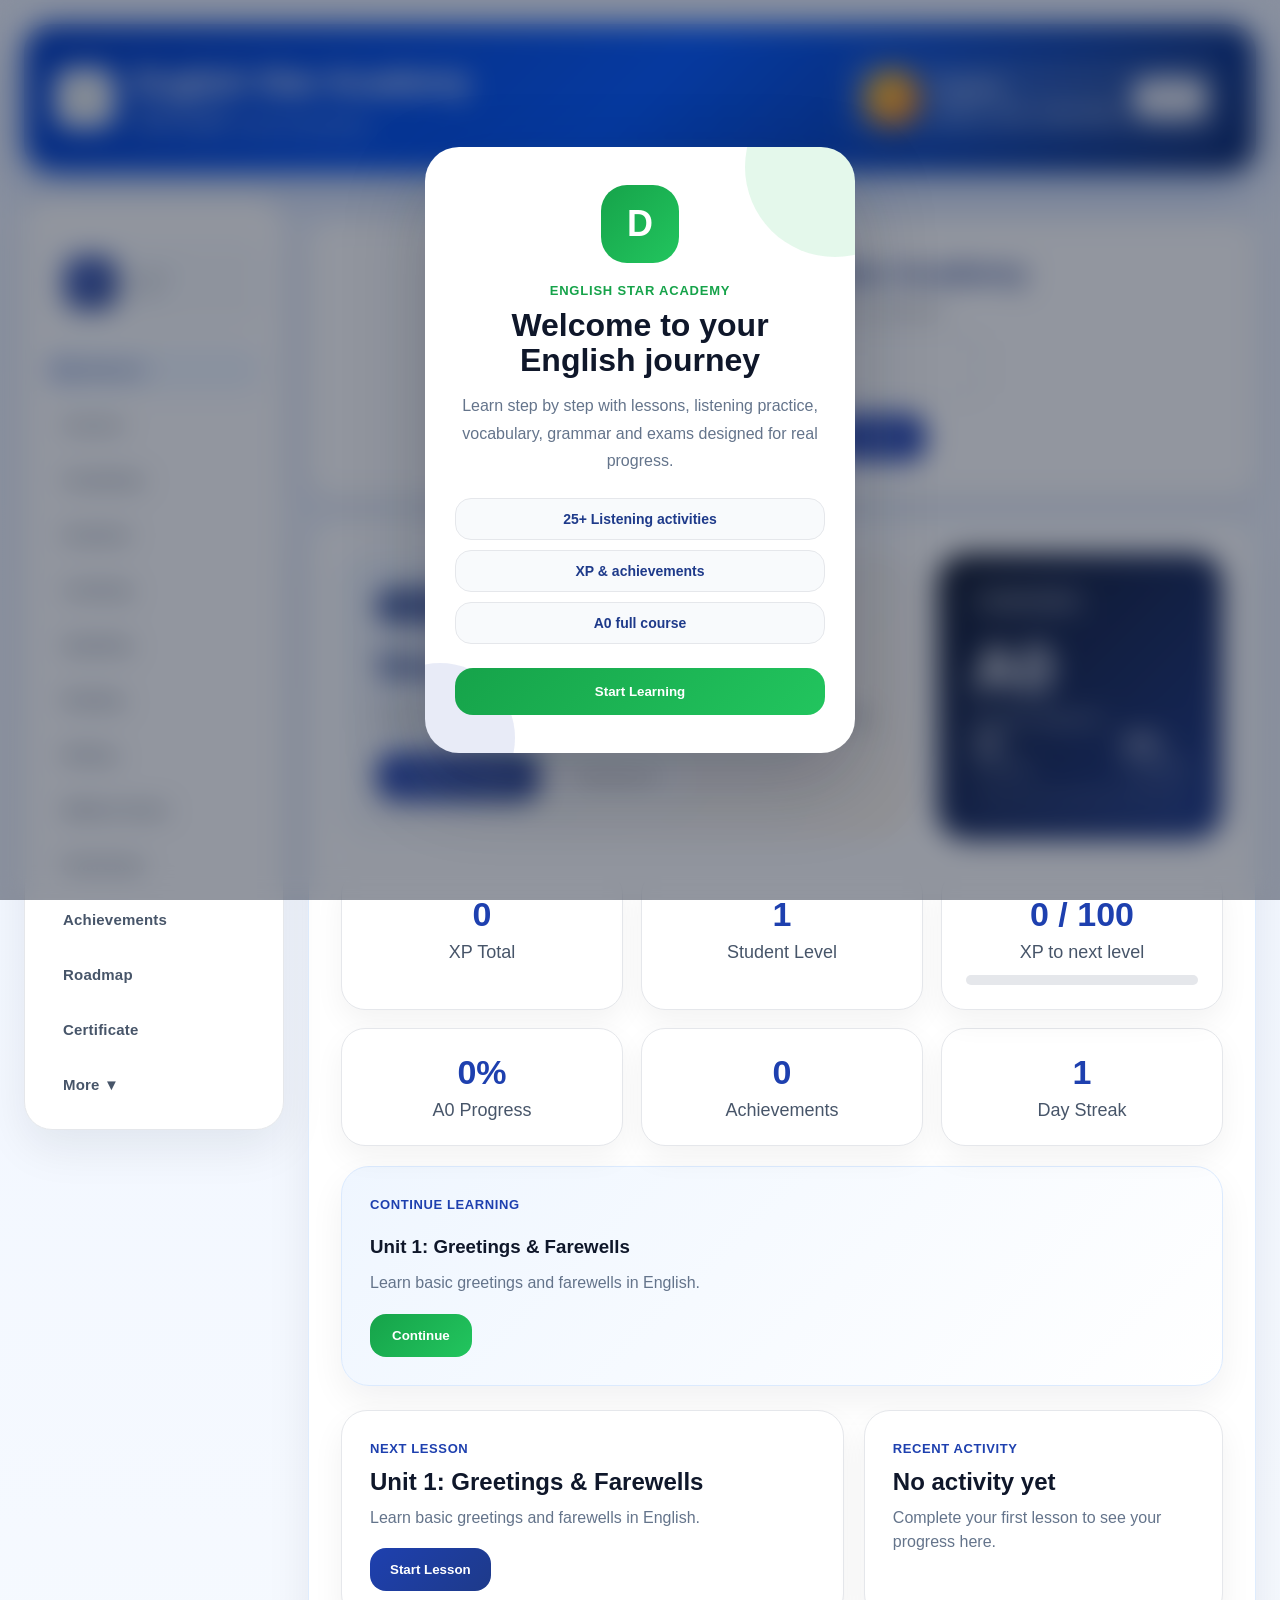
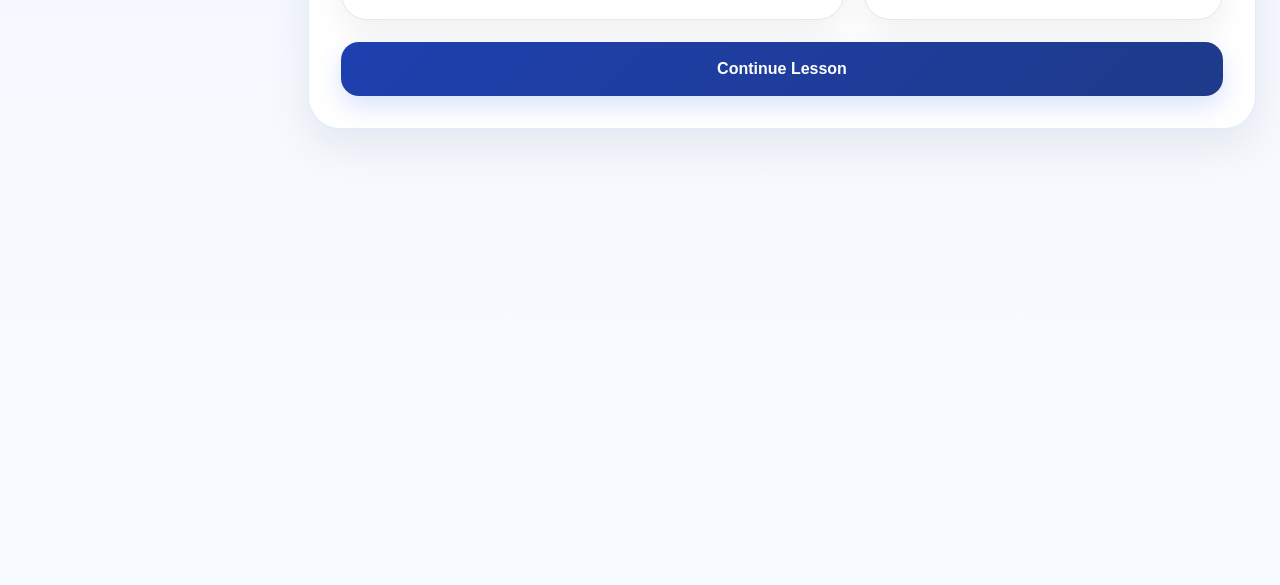
==== commit 0be5046e: "Actualización" ====
--- a/index.html
+++ b/index.html
@@ -210,6 +210,21 @@
           <p>Day Streak</p>
         </div>
       </div>
+      <div class="continue-learning-card">
+  <span class="section-label">Continue Learning</span>
+
+  <h3 id="nextLessonTitleCard">
+    Loading...
+  </h3>
+
+  <p id="nextLessonObjectiveCard">
+    Loading...
+  </p>
+
+  <button onclick="openNextLesson()">
+    Continue
+  </button>
+</div>
       <div class="dashboard-bottom">
 
         <div class="next-lesson-card">
@@ -503,22 +518,61 @@
       <h2>Certificate A0</h2>
       <p>Cuando completes el nivel A0, podrás generar tu certificado.</p>
 
-      <div class="certificate-card" id="certificateCard">
+      <div class="certificate-card premium-certificate" id="certificateCard">
+
+  <div class="certificate-border">
+
+    <div class="certificate-top">
+      <img
+        src="assets/images/dybrox-logo.png"
+        alt="Dybrox Tech"
+        class="certificate-logo"
+      >
+
+      <div>
         <h1>English Star Academy</h1>
-        <h2>Certificate of Completion</h2>
-
-        <p>This certificate is proudly presented to</p>
-
-        <h3 id="certificateName">Student Name</h3>
-
-        <p>for completing</p>
-
-        <h2>Level A0 - Absolute Beginner</h2>
-
-        <p class="certificate-date" id="certificateDate"></p>
-
-        <h4>Learn English. Shine Everywhere.</h4>
-      </div>
+        <p>by Dybrox Tech</p>
+      </div>
+    </div>
+
+    <div class="certificate-main">
+      <span>Certificate of Achievement</span>
+
+      <p>This certificate is proudly presented to</p>
+
+      <h2 id="certificateName">Student Name</h2>
+
+      <p>for successfully completing</p>
+
+      <h3>Level A0 - English Foundation</h3>
+
+      <p class="certificate-description">
+        The student has completed the foundational English learning path,
+        including vocabulary, grammar, listening, speaking, reading,
+        writing and final assessment.
+      </p>
+    </div>
+
+    <div class="certificate-footer">
+      <div>
+        <strong id="certificateDate">Date</strong>
+        <span>Completion Date</span>
+      </div>
+
+      <div>
+        <strong id="certificateId">ESA-A0-0001</strong>
+        <span>Certificate ID</span>
+      </div>
+
+      <div>
+        <strong>Dybrox Tech</strong>
+        <span>Issued by</span>
+      </div>
+    </div>
+
+  </div>
+
+</div>
 
       <button class="certificate-btn" onclick="downloadCertificate()">
         Descargar certificado
--- a/css/style.css
+++ b/css/style.css
@@ -792,6 +792,10 @@
 }
 
 @media print {
+  body {
+    background: white !important;
+  }
+
   body * {
     visibility: hidden;
   }
@@ -806,6 +810,19 @@
     left: 0;
     top: 0;
     width: 100%;
+    box-shadow: none !important;
+  }
+
+  .certificate-section {
+    box-shadow: none !important;
+    border: none !important;
+  }
+
+  .certificate-btn,
+  .bottom-nav,
+  .sidebar,
+  .header {
+    display: none !important;
   }
 }
 
@@ -3808,4 +3825,459 @@
   margin-top: 2px;
   font-weight: 600;
   letter-spacing: 0.5px;
+}
+.step-label{
+  color:#1e40af;
+  font-weight:800;
+  margin-top:8px;
+}
+
+.completion-label{
+  color:#16a34a;
+  font-weight:900;
+  font-size:14px;
+}
+.lesson-step-tabs {
+  display: grid;
+  grid-template-columns: repeat(8, 1fr);
+  gap: 8px;
+}
+
+.lesson-step-tab {
+  height: 36px;
+  border-radius: 12px;
+  background: #e5e7eb;
+  color: #64748b;
+  display: grid;
+  place-items: center;
+  font-size: 13px;
+  font-weight: 900;
+}
+
+.lesson-step-tab.active {
+  background: linear-gradient(135deg, #16a34a, #22c55e);
+  color: white;
+}
+
+@media (max-width: 768px) {
+  .lesson-step-tabs {
+    gap: 6px;
+  }
+
+  .lesson-step-tab {
+    height: 30px;
+    border-radius: 10px;
+    font-size: 11px;
+  }
+}
+.option.correct-option {
+  background: #dcfce7;
+  border-color: #16a34a;
+  color: #166534;
+}
+
+.option.wrong-option {
+  background: #fee2e2;
+  border-color: #dc2626;
+  color: #991b1b;
+}
+
+.option:disabled {
+  cursor: not-allowed;
+  opacity: 0.9;
+}
+.writing-task {
+  background: #f8fafc;
+  border: 1px solid #e5e7eb;
+  border-radius: 18px;
+  padding: 18px;
+  font-weight: 800;
+  color: #0f172a;
+  margin: 16px 0;
+}
+
+.lesson-writing-input {
+  width: 100%;
+  border: 2px solid #e5e7eb;
+  border-radius: 18px;
+  padding: 16px;
+  font-size: 16px;
+  outline: none;
+}
+
+.lesson-writing-input:focus {
+  border-color: #1e40af;
+}
+
+.lesson-writing-btn {
+  margin-top: 14px;
+  border: none;
+  background: linear-gradient(135deg, #1e40af, #1e3a8a);
+  color: white;
+  padding: 14px 20px;
+  border-radius: 16px;
+  font-weight: 900;
+  cursor: pointer;
+}
+.reading-question-box {
+  margin-top: 22px;
+  background: #f8fafc;
+  border: 1px solid #e5e7eb;
+  border-radius: 22px;
+  padding: 22px;
+}
+
+.reading-question-box h3 {
+  font-size: 20px;
+  margin-bottom: 14px;
+}
+.speaking-card{
+  background:#f8fafc;
+  border:1px solid #e5e7eb;
+  border-radius:20px;
+  padding:24px;
+  margin-top:20px;
+}
+
+.speaking-phrase{
+  font-size:24px;
+  font-weight:800;
+  color:#0f172a;
+  margin-bottom:18px;
+}
+
+.speaking-tips{
+  margin-top:22px;
+}
+
+.speaking-tips h4{
+  color:#1e40af;
+  margin-bottom:10px;
+}
+
+.speaking-tips ul{
+  padding-left:20px;
+}
+
+.speaking-tips li{
+  margin-bottom:8px;
+  color:#475569;
+}
+.unit-completed-card {
+  background: linear-gradient(135deg, #ffffff, #ecfdf5);
+  border: 1px solid #bbf7d0;
+  border-radius: 30px;
+  padding: 34px;
+  text-align: center;
+  box-shadow: 0 18px 45px rgba(15, 23, 42, 0.08);
+}
+
+.unit-completed-card h2 {
+  color: #0f172a;
+  font-size: 32px;
+  margin: 14px 0;
+}
+
+.unit-completed-card p {
+  color: #64748b;
+  line-height: 1.6;
+}
+
+.unit-completed-stats {
+  margin: 28px 0;
+  display: grid;
+  grid-template-columns: repeat(2, 1fr);
+  gap: 14px;
+}
+
+.unit-completed-stats div {
+  background: white;
+  border: 1px solid #dcfce7;
+  border-radius: 22px;
+  padding: 22px;
+}
+
+.unit-completed-stats strong {
+  display: block;
+  color: #16a34a;
+  font-size: 34px;
+  margin-bottom: 6px;
+}
+
+.unit-completed-stats span {
+  color: #64748b;
+  font-weight: 800;
+}
+
+.unit-completed-card button {
+  border: none;
+  background: linear-gradient(135deg, #16a34a, #22c55e);
+  color: white;
+  padding: 16px 24px;
+  border-radius: 18px;
+  font-weight: 900;
+  cursor: pointer;
+}
+
+@media (max-width: 768px) {
+  .unit-completed-stats {
+    grid-template-columns: 1fr;
+  }
+
+  .unit-completed-card {
+    padding: 24px;
+  }
+}
+/* UNIT COMPLETED PREMIUM */
+
+.unit-completed-card {
+  background: linear-gradient(135deg, #ffffff, #ecfdf5);
+  border: 1px solid #bbf7d0;
+  border-radius: 30px;
+  padding: 34px;
+  text-align: center;
+  box-shadow: 0 18px 45px rgba(15, 23, 42, 0.08);
+}
+
+.unit-completed-card h2 {
+  color: #0f172a;
+  font-size: 32px;
+  margin: 14px 0;
+}
+
+.unit-completed-card p {
+  color: #64748b;
+  line-height: 1.6;
+}
+
+.unit-completed-stats {
+  margin: 28px 0;
+  display: grid;
+  grid-template-columns: repeat(2, 1fr);
+  gap: 14px;
+}
+
+.unit-completed-stats div {
+  background: white;
+  border: 1px solid #dcfce7;
+  border-radius: 22px;
+  padding: 22px;
+}
+
+.unit-completed-stats strong {
+  display: block;
+  color: #16a34a;
+  font-size: 34px;
+  margin-bottom: 6px;
+}
+
+.unit-completed-stats span {
+  color: #64748b;
+  font-weight: 800;
+}
+
+.unit-completed-card button {
+  border: none;
+  background: linear-gradient(135deg, #16a34a, #22c55e);
+  color: white;
+  padding: 16px 24px;
+  border-radius: 18px;
+  font-weight: 900;
+  cursor: pointer;
+}
+
+@media (max-width: 768px) {
+  .unit-completed-stats {
+    grid-template-columns: 1fr;
+  }
+
+  .unit-completed-card {
+    padding: 24px;
+  }
+}
+.continue-learning-card {
+  background: linear-gradient(135deg, #eff6ff, #ffffff);
+  border: 1px solid #dbeafe;
+  border-radius: 28px;
+  padding: 28px;
+  margin-top: 20px;
+  box-shadow: 0 14px 35px rgba(15, 23, 42, 0.06);
+}
+
+.continue-learning-card h3 {
+  color: #0f172a;
+  margin: 12px 0;
+}
+
+.continue-learning-card p {
+  color: #64748b;
+  line-height: 1.6;
+  margin-bottom: 18px;
+}
+
+.continue-learning-card button {
+  border: none;
+  background: linear-gradient(135deg, #16a34a, #22c55e);
+  color: white;
+  padding: 14px 22px;
+  border-radius: 16px;
+  font-weight: 800;
+  cursor: pointer;
+}
+/* PREMIUM CERTIFICATE A0 */
+
+.premium-certificate {
+  background: #ffffff;
+  border: none;
+  padding: 18px;
+  border-radius: 30px;
+  color: #0f172a;
+  box-shadow: 0 24px 60px rgba(15, 23, 42, 0.12);
+}
+
+.certificate-border {
+  border: 3px solid #1e40af;
+  border-radius: 26px;
+  padding: 42px;
+  position: relative;
+  overflow: hidden;
+  background:
+    radial-gradient(circle at top left, rgba(34, 197, 94, 0.12), transparent 35%),
+    radial-gradient(circle at bottom right, rgba(30, 64, 175, 0.12), transparent 35%),
+    #ffffff;
+}
+
+.certificate-border::before {
+  content: "";
+  position: absolute;
+  inset: 16px;
+  border: 1px solid #bbf7d0;
+  border-radius: 20px;
+  pointer-events: none;
+}
+
+.certificate-top {
+  display: flex;
+  align-items: center;
+  justify-content: center;
+  gap: 18px;
+  margin-bottom: 38px;
+  position: relative;
+  z-index: 1;
+}
+
+.certificate-logo {
+  width: 82px;
+  height: 82px;
+  object-fit: contain;
+}
+
+.certificate-top h1 {
+  color: #0f172a;
+  font-size: 34px;
+  margin-bottom: 4px;
+}
+
+.certificate-top p {
+  color: #16a34a;
+  font-weight: 800;
+  text-align: left;
+}
+
+.certificate-main {
+  text-align: center;
+  position: relative;
+  z-index: 1;
+}
+
+.certificate-main span {
+  display: inline-block;
+  color: #1e40af;
+  background: #eff6ff;
+  border: 1px solid #dbeafe;
+  padding: 10px 18px;
+  border-radius: 999px;
+  font-weight: 900;
+  text-transform: uppercase;
+  letter-spacing: 1px;
+  margin-bottom: 28px;
+}
+
+.certificate-main p {
+  color: #64748b;
+  font-size: 17px;
+  margin: 14px 0;
+}
+
+.certificate-main h2 {
+  color: #0f172a;
+  font-size: 42px;
+  margin: 20px 0;
+  letter-spacing: -1px;
+}
+
+.certificate-main h3 {
+  color: #1e40af;
+  font-size: 30px;
+  margin: 18px 0;
+}
+
+.certificate-description {
+  max-width: 760px;
+  margin: 24px auto !important;
+  line-height: 1.8;
+}
+
+.certificate-footer {
+  margin-top: 42px;
+  display: grid;
+  grid-template-columns: repeat(3, 1fr);
+  gap: 18px;
+  position: relative;
+  z-index: 1;
+}
+
+.certificate-footer div {
+  border-top: 2px solid #1e40af;
+  padding-top: 12px;
+  text-align: center;
+}
+
+.certificate-footer strong {
+  display: block;
+  color: #0f172a;
+  font-size: 16px;
+}
+
+.certificate-footer span {
+  color: #64748b;
+  font-size: 13px;
+  font-weight: 800;
+}
+
+@media (max-width: 768px) {
+  .certificate-border {
+    padding: 26px;
+  }
+
+  .certificate-top {
+    flex-direction: column;
+    text-align: center;
+  }
+
+  .certificate-top p {
+    text-align: center;
+  }
+
+  .certificate-main h2 {
+    font-size: 30px;
+  }
+
+  .certificate-main h3 {
+    font-size: 22px;
+  }
+
+  .certificate-footer {
+    grid-template-columns: 1fr;
+  }
 }
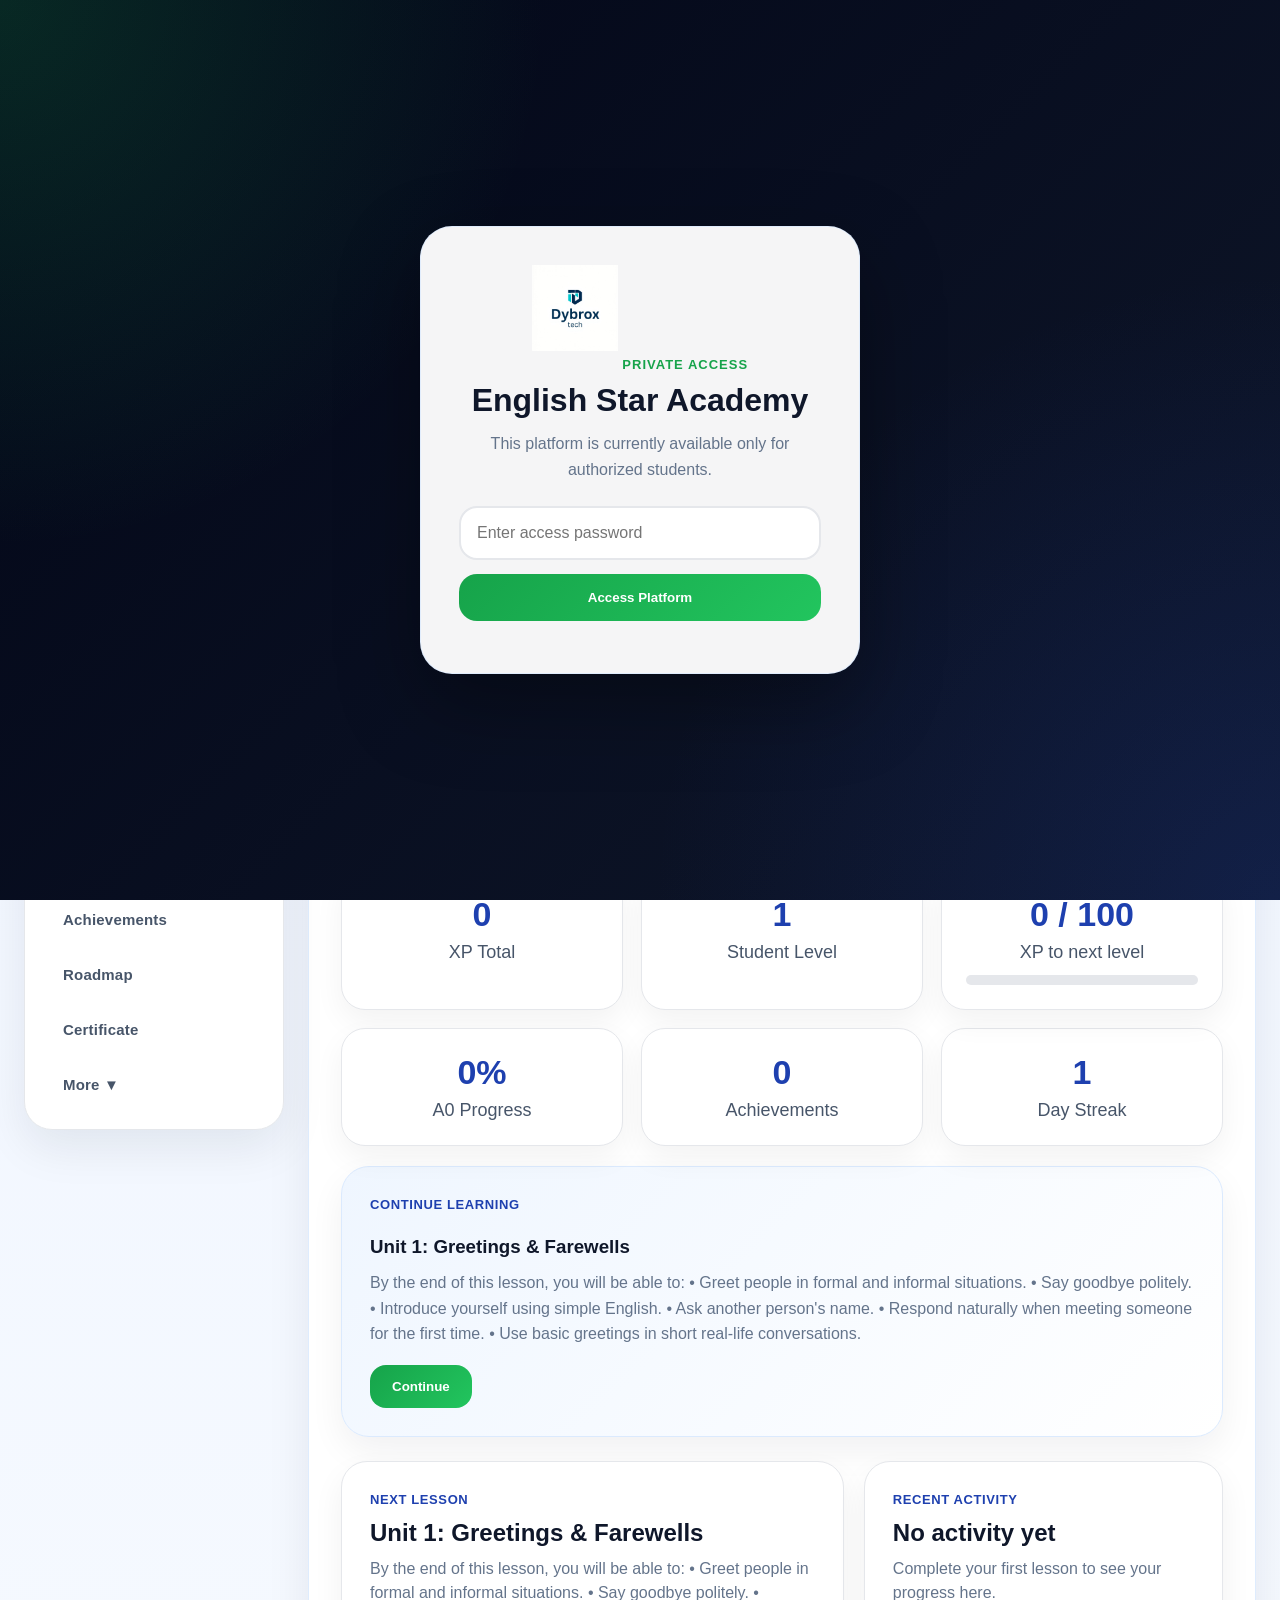
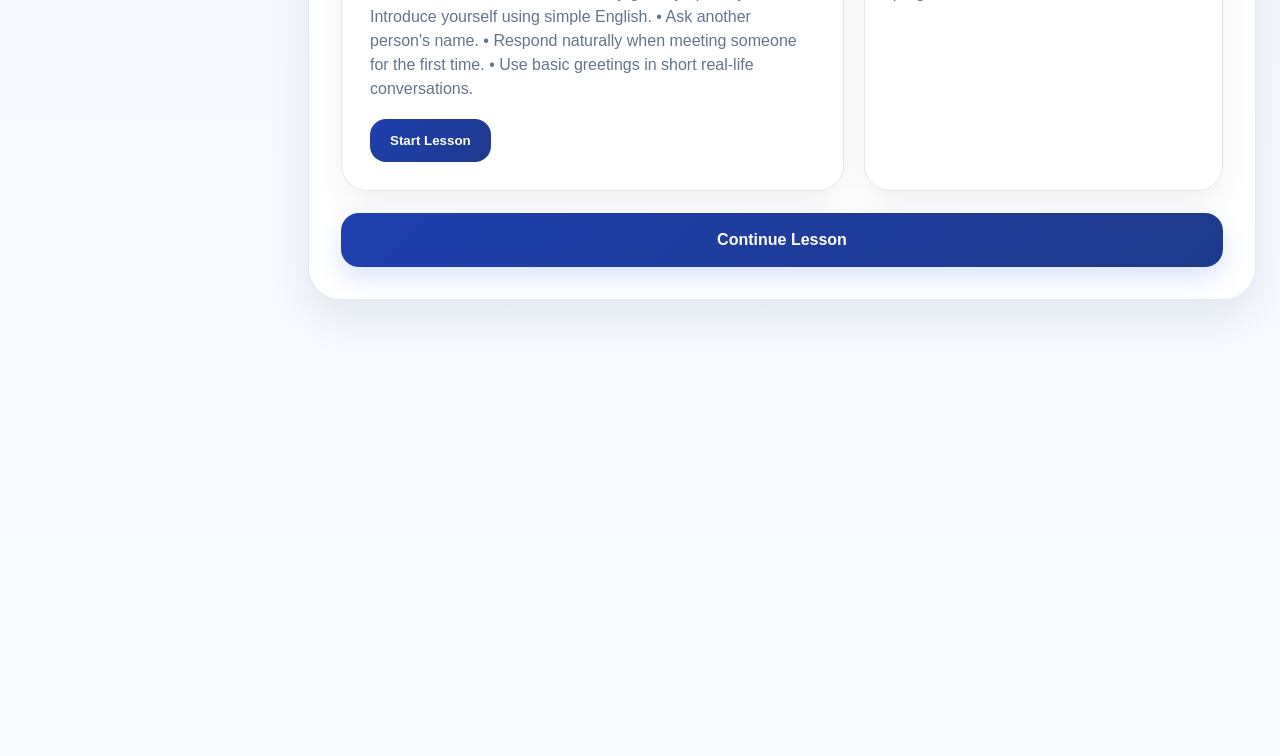
==== commit 39fb7dc2: "actualización" ====
--- a/index.html
+++ b/index.html
@@ -9,6 +9,35 @@
 </head>
 
 <body>
+  <div class="access-screen" id="accessScreen">
+  <div class="access-card">
+    <img
+      src="assets/images/dybrox-logo.png"
+      alt="Dybrox Tech"
+      class="access-logo"
+    >
+
+    <span>Private Access</span>
+
+    <h1>English Star Academy</h1>
+
+    <p>
+      This platform is currently available only for authorized students.
+    </p>
+
+    <input
+      type="password"
+      id="accessPassword"
+      placeholder="Enter access password"
+    >
+
+    <button onclick="checkAccessPassword()">
+      Access Platform
+    </button>
+
+    <small id="accessMessage"></small>
+  </div>
+</div>
 <div class="welcome-overlay" id="welcomeOverlay">
   <div class="welcome-modal">
     <div class="welcome-logo">D</div>
@@ -547,11 +576,55 @@
       <h3>Level A0 - English Foundation</h3>
 
       <p class="certificate-description">
-        The student has completed the foundational English learning path,
-        including vocabulary, grammar, listening, speaking, reading,
-        writing and final assessment.
-      </p>
+  The student has successfully completed the English Star Academy
+  A0 Foundation Program, demonstrating proficiency in essential
+  communication skills and completing all required assessments.
+</p>
+
+<div class="certificate-skills">
+
+  <div class="skill-badge">Vocabulary</div>
+  <div class="skill-badge">Grammar</div>
+  <div class="skill-badge">Listening</div>
+  <div class="skill-badge">Speaking</div>
+  <div class="skill-badge">Reading</div>
+  <div class="skill-badge">Writing</div>
+
+</div>
+
+<div class="certificate-score">
+
+  <h4>Final Assessment</h4>
+
+  <strong id="certificateScore">
+    Passed
+  </strong>
+
+</div>
     </div>
+    <div class="certificate-signatures">
+
+  <div class="signature-box">
+    <div class="signature-line"></div>
+
+    <strong>Academic Director</strong>
+
+    <span>
+      English Star Academy
+    </span>
+  </div>
+
+  <div class="signature-box">
+    <div class="signature-line"></div>
+
+    <strong>Dybrox Tech</strong>
+
+    <span>
+      Issuing Organization
+    </span>
+  </div>
+
+</div>
 
     <div class="certificate-footer">
       <div>
--- a/css/style.css
+++ b/css/style.css
@@ -4280,4 +4280,471 @@
   .certificate-footer {
     grid-template-columns: 1fr;
   }
+}
+/* CERTIFICATE MOBILE FIX */
+
+@media (max-width: 768px) {
+  .certificate-section {
+    padding: 16px !important;
+  }
+
+  .premium-certificate {
+    padding: 10px;
+    border-radius: 24px;
+    overflow-x: auto;
+  }
+
+  .certificate-border {
+    min-width: 720px;
+    padding: 30px;
+    border-radius: 22px;
+  }
+
+  .certificate-logo {
+    width: 64px;
+    height: 64px;
+  }
+
+  .certificate-top h1 {
+    font-size: 26px;
+  }
+
+  .certificate-main h2 {
+    font-size: 34px;
+  }
+
+  .certificate-main h3 {
+    font-size: 24px;
+  }
+
+  .certificate-main p {
+    font-size: 15px;
+  }
+
+  .certificate-footer {
+    grid-template-columns: repeat(3, 1fr);
+  }
+}
+.certificate-skills{
+  display:flex;
+  flex-wrap:wrap;
+  justify-content:center;
+  gap:10px;
+  margin-top:25px;
+}
+
+.skill-badge{
+  background:#eff6ff;
+  border:1px solid #dbeafe;
+  color:#1e40af;
+  padding:10px 16px;
+  border-radius:999px;
+  font-weight:800;
+}
+
+.certificate-score{
+  margin-top:28px;
+}
+
+.certificate-score h4{
+  color:#64748b;
+  margin-bottom:10px;
+}
+
+.certificate-score strong{
+  color:#16a34a;
+  font-size:32px;
+}
+
+.certificate-signatures{
+  display:grid;
+  grid-template-columns:repeat(2,1fr);
+  gap:30px;
+  margin-top:40px;
+  margin-bottom:30px;
+}
+
+.signature-box{
+  text-align:center;
+}
+
+.signature-line{
+  height:2px;
+  background:#1e40af;
+  margin-bottom:12px;
+}
+
+.signature-box strong{
+  display:block;
+  color:#0f172a;
+}
+
+.signature-box span{
+  color:#64748b;
+  font-size:13px;
+}
+
+@media (max-width:768px){
+  .certificate-signatures{
+    grid-template-columns:1fr;
+  }
+}
+/* PRIVATE ACCESS SCREEN */
+
+.access-screen {
+  position: fixed;
+  inset: 0;
+  z-index: 100000;
+  background:
+    radial-gradient(circle at top left, rgba(34, 197, 94, 0.18), transparent 35%),
+    radial-gradient(circle at bottom right, rgba(30, 64, 175, 0.22), transparent 40%),
+    linear-gradient(135deg, #020617, #0f172a);
+  display: grid;
+  place-items: center;
+  padding: 24px;
+}
+
+.access-screen.hide {
+  display: none;
+}
+
+.access-card {
+  width: 100%;
+  max-width: 440px;
+  background: rgba(255, 255, 255, 0.96);
+  border: 1px solid rgba(219, 234, 254, 0.8);
+  border-radius: 32px;
+  padding: 38px;
+  text-align: center;
+  box-shadow: 0 30px 80px rgba(0, 0, 0, 0.35);
+}
+
+.access-logo {
+  width: 86px;
+  height: 86px;
+  object-fit: contain;
+  margin-bottom: 18px;
+}
+
+.access-card span {
+  display: inline-block;
+  color: #16a34a;
+  font-size: 13px;
+  font-weight: 900;
+  text-transform: uppercase;
+  letter-spacing: 1px;
+  margin-bottom: 10px;
+}
+
+.access-card h1 {
+  color: #0f172a;
+  font-size: 32px;
+  margin-bottom: 12px;
+}
+
+.access-card p {
+  color: #64748b;
+  line-height: 1.6;
+  margin-bottom: 24px;
+}
+
+.access-card input {
+  width: 100%;
+  border: 2px solid #e5e7eb;
+  border-radius: 18px;
+  padding: 16px;
+  font-size: 16px;
+  outline: none;
+  margin-bottom: 14px;
+}
+
+.access-card input:focus {
+  border-color: #16a34a;
+}
+
+.access-card button {
+  width: 100%;
+  border: none;
+  background: linear-gradient(135deg, #16a34a, #22c55e);
+  color: white;
+  padding: 16px;
+  border-radius: 18px;
+  font-weight: 900;
+  cursor: pointer;
+}
+
+.access-card small {
+  display: block;
+  margin-top: 14px;
+  font-weight: 800;
+}
+
+@media (max-width: 768px) {
+  .access-card {
+    padding: 30px 24px;
+    border-radius: 28px;
+  }
+
+  .access-card h1 {
+    font-size: 27px;
+  }
+}
+.theory-box{
+  background:#f8fafc;
+  border:1px solid #e5e7eb;
+  border-radius:20px;
+  padding:24px;
+  line-height:1.9;
+  white-space:pre-line;
+  color:#334155;
+}
+
+.summary-box{
+  background:#f8fafc;
+  border:1px solid #e5e7eb;
+  border-radius:20px;
+  padding:24px;
+}
+
+.summary-box p{
+  margin-bottom:12px;
+  font-weight:600;
+  color:#334155;
+}
+.dialogue-box {
+  background: #f8fafc;
+  border: 1px solid #e5e7eb;
+  border-radius: 20px;
+  padding: 22px;
+  margin-bottom: 18px;
+}
+
+.dialogue-box p {
+  color: #334155;
+  font-weight: 700;
+  margin-bottom: 10px;
+}
+
+.mistakes-list {
+  display: grid;
+  gap: 14px;
+}
+
+.mistake-card {
+  background: #f8fafc;
+  border: 1px solid #e5e7eb;
+  border-radius: 18px;
+  padding: 18px;
+}
+
+.mistake-card p {
+  margin-bottom: 8px;
+}
+
+.mistake-card small {
+  color: #64748b;
+  line-height: 1.6;
+}
+.speaking-practice-list {
+  display: grid;
+  gap: 14px;
+  margin-top: 20px;
+}
+
+.speaking-practice-item {
+  background: #f8fafc;
+  border: 1px solid #e5e7eb;
+  border-radius: 18px;
+  padding: 18px;
+  display: flex;
+  justify-content: space-between;
+  gap: 14px;
+  align-items: center;
+}
+
+.speaking-practice-item p {
+  color: #0f172a;
+  font-weight: 800;
+}
+
+@media (max-width: 768px) {
+  .speaking-practice-item {
+    flex-direction: column;
+    align-items: flex-start;
+  }
+}
+.vocabulary-card h3 {
+  color: #0f172a;
+  font-size: 20px;
+  margin-bottom: 6px;
+}
+
+.vocabulary-card p {
+  color: #64748b;
+  font-weight: 700;
+  margin-bottom: 12px;
+}
+
+.mini-audio-btn {
+  border: none;
+  background: #eff6ff;
+  color: #1e40af;
+  padding: 9px 14px;
+  border-radius: 999px;
+  font-weight: 800;
+  cursor: pointer;
+}
+
+.mini-audio-btn:hover {
+  background: #16a34a;
+  color: white;
+}
+.dialogue-line {
+  display: flex;
+  justify-content: space-between;
+  align-items: center;
+  gap: 14px;
+  background: white;
+  border: 1px solid #e5e7eb;
+  border-radius: 16px;
+  padding: 14px;
+  margin-bottom: 10px;
+}
+
+.dialogue-line p {
+  margin: 0;
+  color: #334155;
+  font-weight: 700;
+}
+
+@media (max-width: 768px) {
+  .dialogue-line {
+    flex-direction: column;
+    align-items: flex-start;
+  }
+}
+.grammar-audio-list {
+  display: grid;
+  gap: 12px;
+  margin-top: 18px;
+}
+
+.grammar-audio-item {
+  background: #f8fafc;
+  border: 1px solid #e5e7eb;
+  border-radius: 16px;
+  padding: 14px;
+  display: flex;
+  justify-content: space-between;
+  align-items: center;
+  gap: 14px;
+}
+
+.grammar-audio-item p {
+  margin: 0;
+  color: #334155;
+  font-weight: 700;
+}
+
+@media (max-width: 768px) {
+  .grammar-audio-item {
+    flex-direction: column;
+    align-items: flex-start;
+  }
+}
+.reading-audio-box {
+  display: grid;
+  gap: 12px;
+  margin-top: 18px;
+}
+
+.reading-line {
+  background: #f8fafc;
+  border: 1px solid #e5e7eb;
+  border-radius: 16px;
+  padding: 14px;
+  display: flex;
+  justify-content: space-between;
+  align-items: center;
+  gap: 14px;
+}
+
+.reading-line p {
+  margin: 0;
+  color: #334155;
+  font-weight: 700;
+  line-height: 1.6;
+}
+
+@media (max-width: 768px) {
+  .reading-line {
+    flex-direction: column;
+    align-items: flex-start;
+  }
+}
+.pronunciation-text {
+  display: block;
+  color: #16a34a;
+  font-weight: 800;
+  margin: 8px 0 12px;
+}
+.reading-text-group {
+  flex: 1;
+}
+
+.reading-english {
+  color: #0f172a;
+  font-weight: 800;
+  margin-bottom: 6px;
+}
+
+.reading-spanish {
+  color: #64748b;
+  font-style: italic;
+}
+.mastery-list{
+  display:grid;
+  gap:12px;
+  margin-top:20px;
+}
+
+.mastery-item{
+  background:#ecfdf5;
+  border:1px solid #bbf7d0;
+  color:#166534;
+  padding:16px;
+  border-radius:16px;
+  font-weight:700;
+}
+
+.mastery-message{
+  margin-top:20px;
+  color:#64748b;
+  line-height:1.7;
+}
+.guided-writing-box {
+  margin-top: 24px;
+  display: grid;
+  gap: 14px;
+}
+
+.guided-writing-item {
+  background: #f8fafc;
+  border: 1px solid #e5e7eb;
+  border-radius: 18px;
+  padding: 18px;
+}
+
+.guided-writing-item strong {
+  color: #1e40af;
+}
+
+.guided-writing-item p {
+  margin: 8px 0;
+  color: #334155;
+}
+
+.guided-writing-item small {
+  color: #64748b;
+  font-weight: 700;
 }
